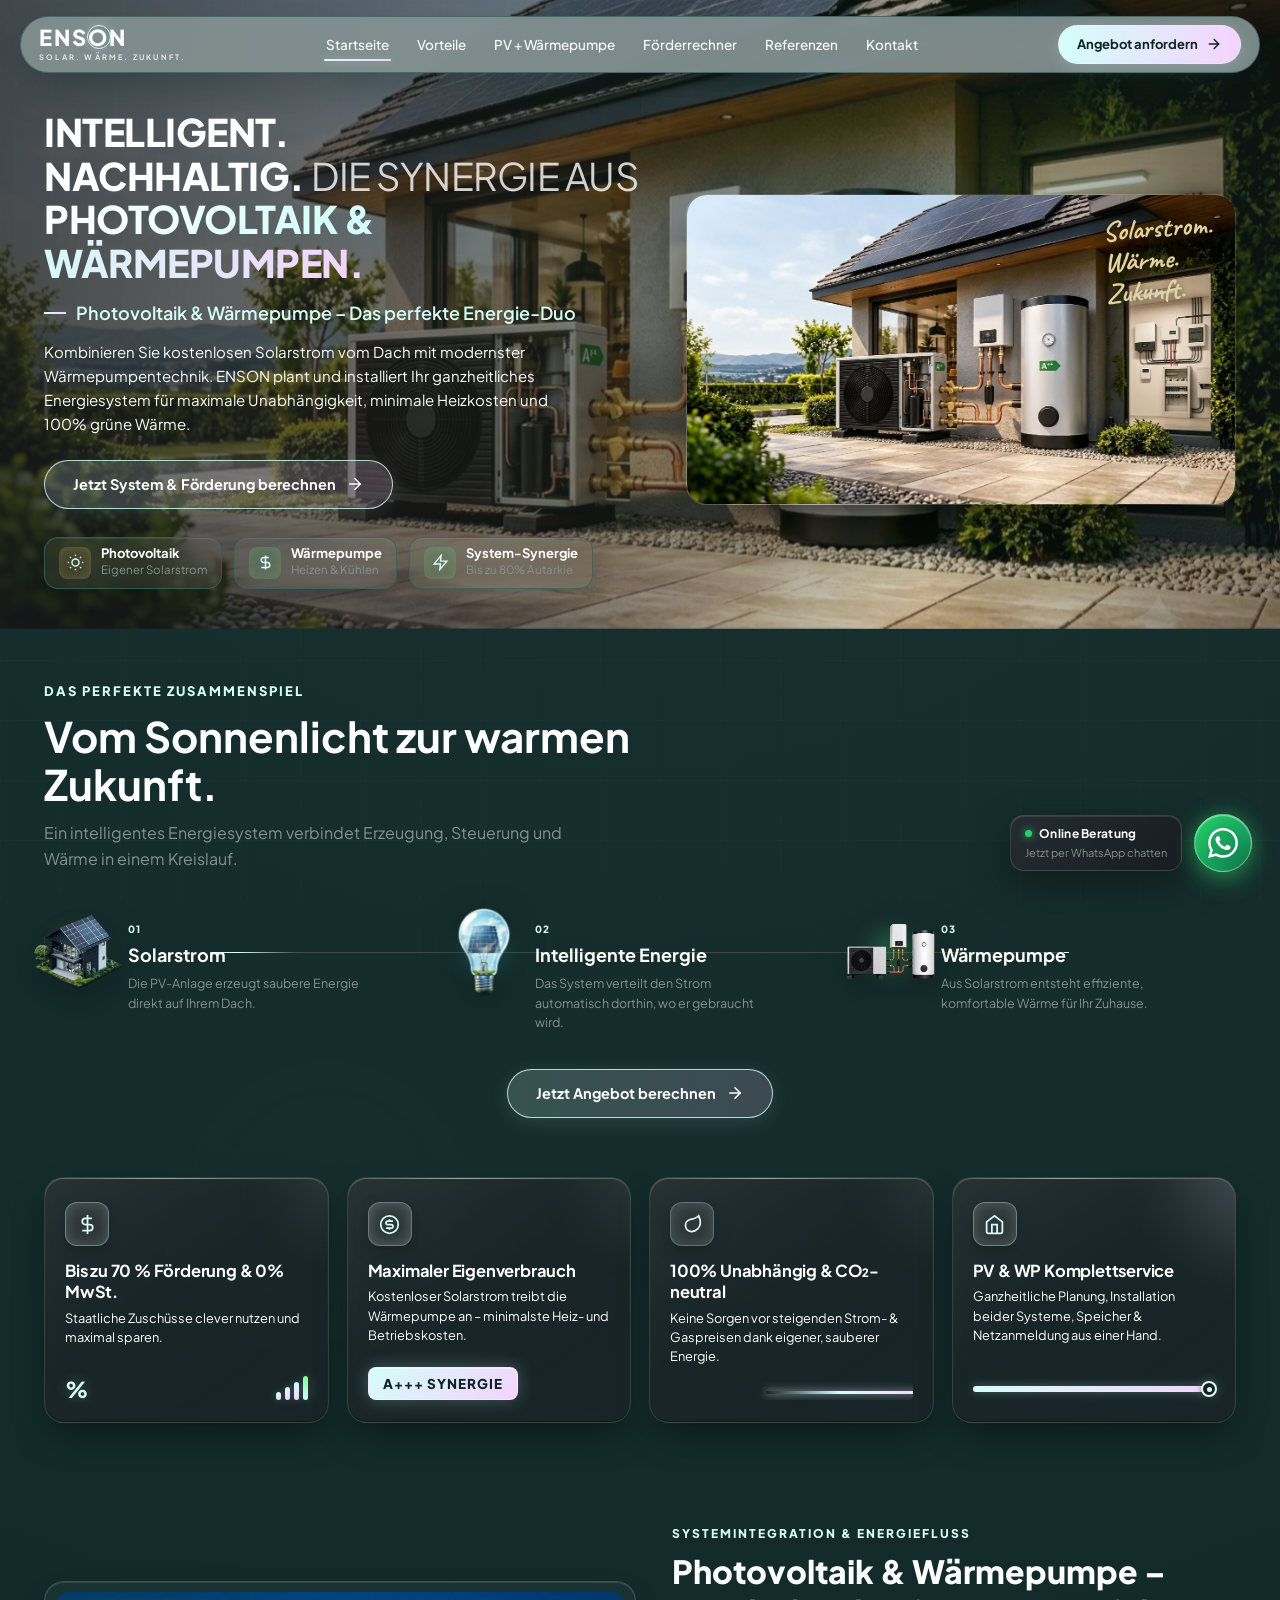
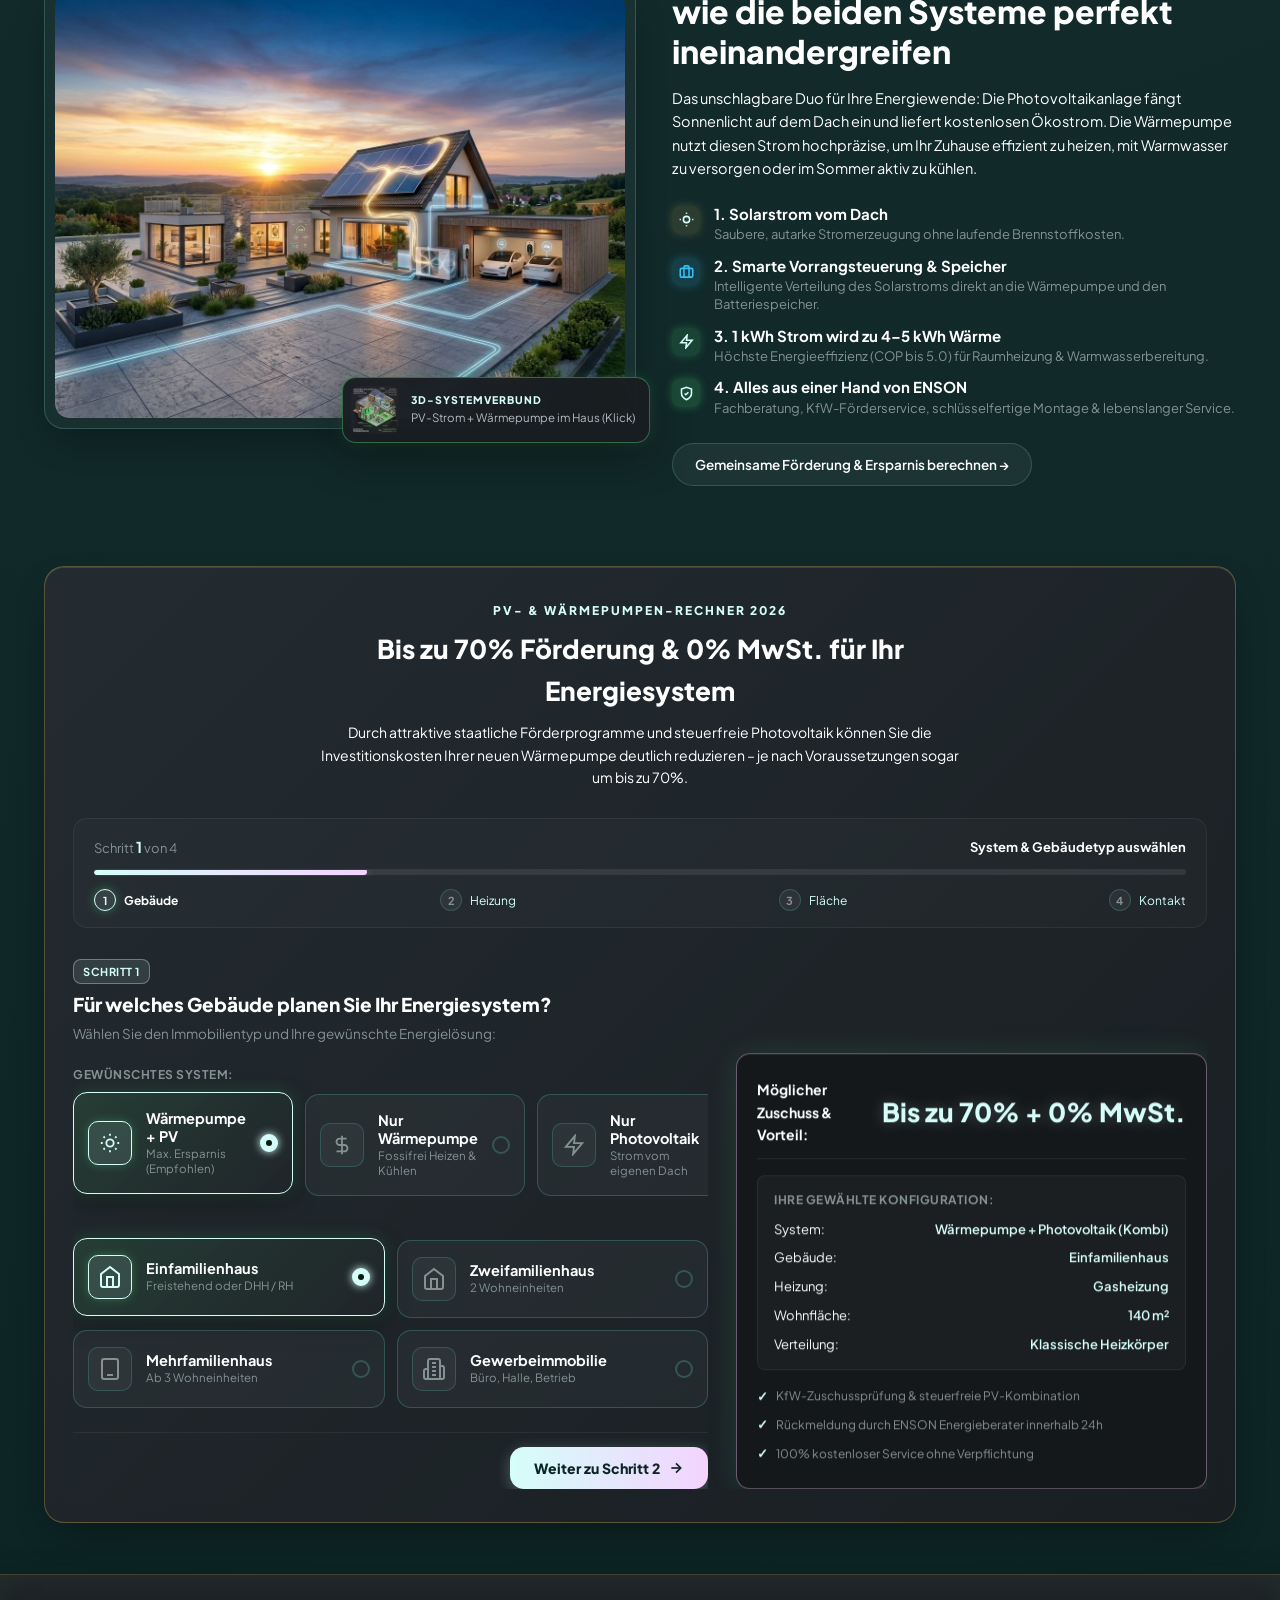
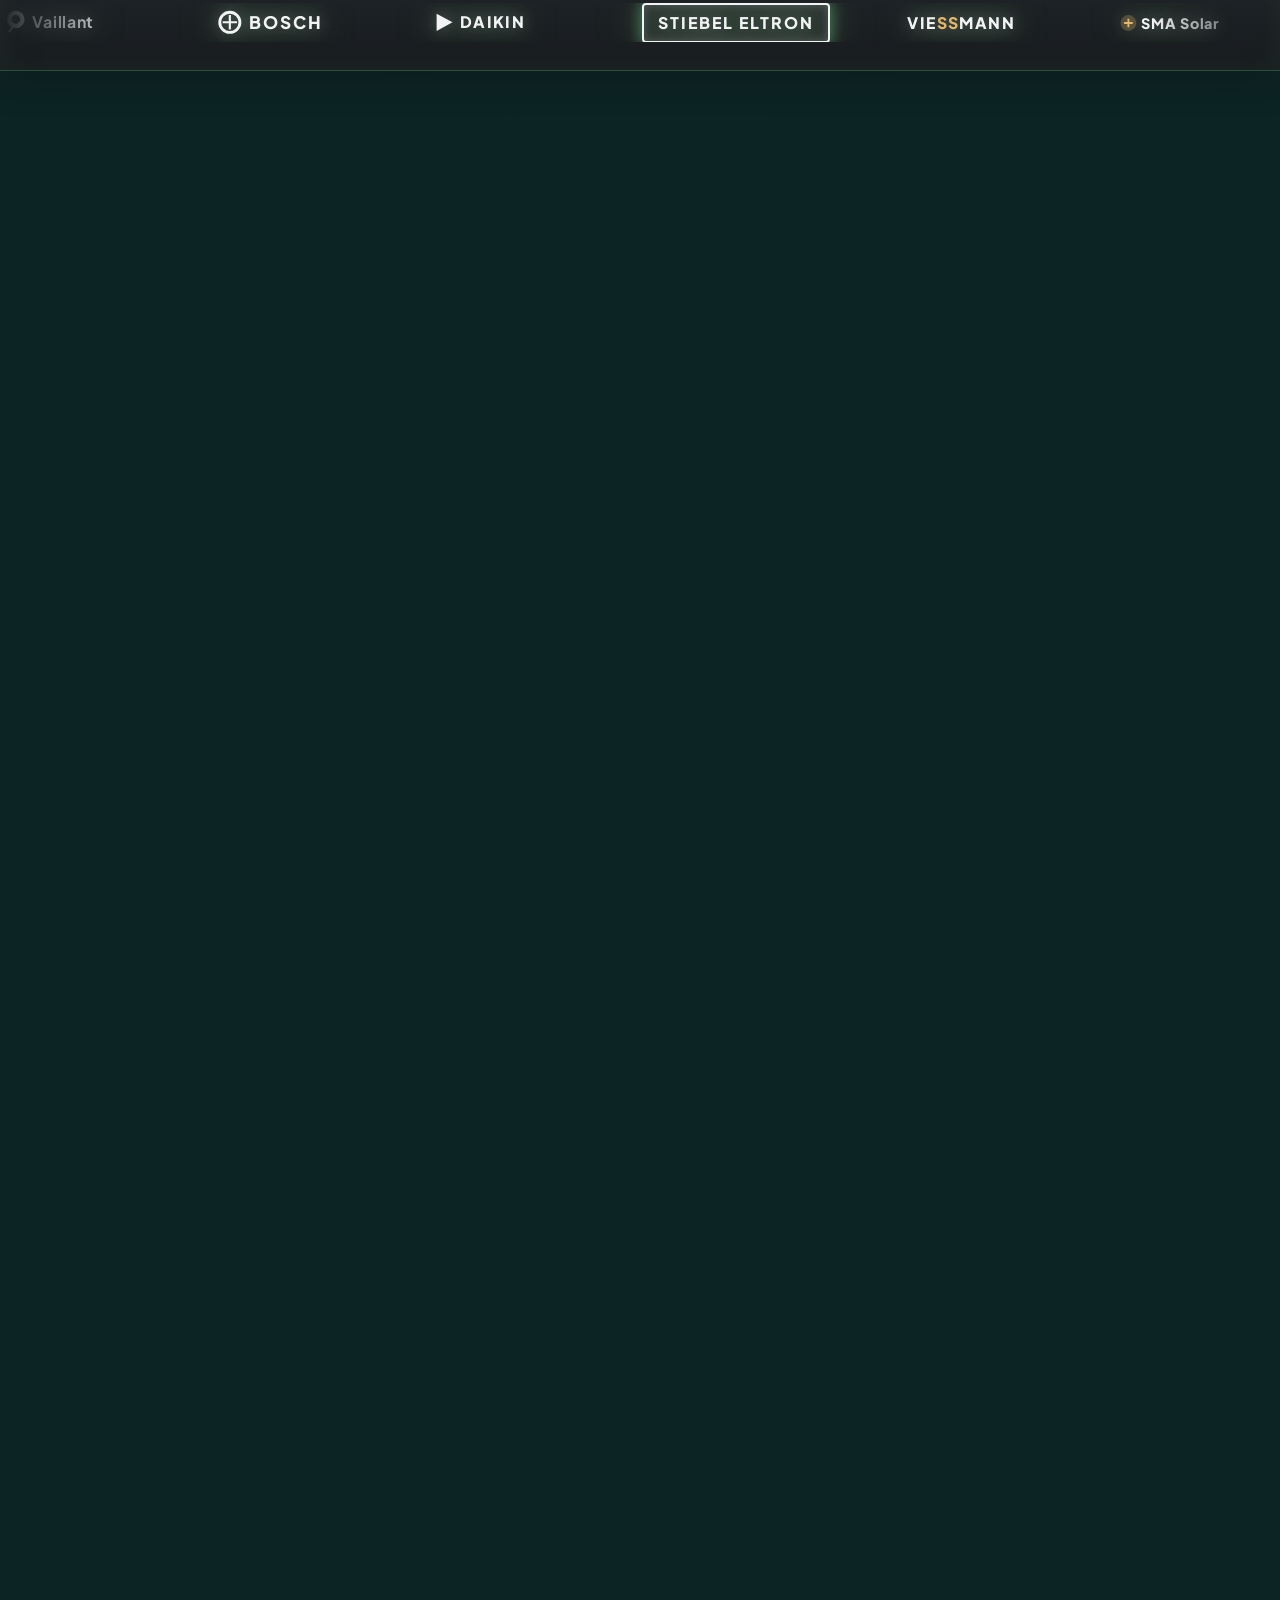
==== index.html @ 2cd6c43b "Initial commit" ====
<!DOCTYPE html>
<html lang="de">

<head>
  <meta charset="UTF-8">
  <meta name="viewport" content="width=device-width, initial-scale=1.0, maximum-scale=5.0">
  <title>ENSON | Photovoltaikanlagen & Wärmepumpen – Das smarte Energiesystem</title>
  <meta name="description"
    content="ENSON - Ihr Experte für Photovoltaikanlagen & moderne Wärmepumpen in Deutschland. Bis zu 70% KfW-Förderung, 0% MwSt., maximale Autarkie durch solaren Heizstrom und Komplettservice aus einer Hand.">
  <meta name="referrer" content="strict-origin-when-cross-origin">

  <!-- Google Fonts: Plus Jakarta Sans & Caveat -->
  <link rel="preconnect" href="https://fonts.googleapis.com">
  <link rel="preconnect" href="https://fonts.gstatic.com" crossorigin>
  <link
    href="https://fonts.googleapis.com/css2?family=Caveat:wght@600;700&family=Plus+Jakarta+Sans:ital,wght@0,300;0,400;0,500;0,600;0,700;0,800;1,400&display=swap"
    rel="stylesheet">

  <link rel="stylesheet" href="style.css">
</head>

<body>

  <!-- Background Ambient Glows & Grid Layer -->
  <div class="ambient-glow glow-top-left"></div>
  <div class="ambient-glow glow-hero-right"></div>
  <div class="ambient-glow glow-center-accent"></div>
  <div class="ambient-glow glow-bottom-right"></div>
  <div class="tech-grid-bg"></div>

  <!-- FLOATING GLASS NAVBAR -->
  <header class="navbar-wrapper">
    <nav class="navbar glass-card">
      <a href="#hero" class="brand-logo" aria-label="ENSON Homepage">
        <div class="logo-mark">
          <span class="brand-name">ENS<span class="brand-o">O</span>N</span>
          <span class="brand-sub">SOLAR. WÄRME. ZUKUNFT.</span>
        </div>
      </a>

      <div class="nav-menu" id="navMenu">
        <a href="#hero" class="nav-link active">Startseite</a>
        <a href="#benefits" class="nav-link">Vorteile</a>
        <a href="#solutions" class="nav-link">PV + Wärmepumpe</a>
        <a href="#calculator" class="nav-link">Förderrechner</a>
        <a href="#projects" class="nav-link">Referenzen</a>
        <a href="#contact" class="nav-link">Kontakt</a>
      </div>

      <div class="nav-actions">
        <a href="#calculator" class="btn-quote">
          <span>Angebot anfordern</span>
          <svg class="btn-arrow" width="16" height="16" viewBox="0 0 24 24" fill="none" stroke="currentColor"
            stroke-width="2" stroke-linecap="round" stroke-linejoin="round">
            <line x1="5" y1="12" x2="19" y2="12"></line>
            <polyline points="12 5 19 12 12 19"></polyline>
          </svg>
        </a>
        <button class="mobile-toggle" id="mobileToggle" aria-label="Menü öffnen" aria-controls="navMenu" aria-expanded="false">
          <span></span>
          <span></span>
          <span></span>
        </button>
      </div>
    </nav>
  </header>

  <!-- HERO SECTION -->
  <section class="hero-section" id="hero">
    <!-- HERO IMAGE BACKGROUND -->
    <div class="hero-video-bg-container" aria-hidden="true">
      <img class="hero-bg-image" src="assets/images/hero.webp" alt="" width="1264" height="843" fetchpriority="high" decoding="async">
      <div class="hero-video-overlay"></div>
    </div>

    <div class="container">
      <div class="hero-container">

        <!-- HERO LEFT CONTENT -->
        <div class="hero-left">
          <h1 class="hero-headline">
            INTELLIGENT.<br>
            NACHHALTIG. <span class="hero-hl-sub">DIE SYNERGIE AUS</span><br>
            <span class="gradient-text">PHOTOVOLTAIK & WÄRMEPUMPEN.</span>
          </h1>

          <div class="hero-subline-gold">
            Photovoltaik & Wärmepumpe – Das perfekte Energie-Duo
          </div>

          <p class="hero-description">
            Kombinieren Sie kostenlosen Solarstrom vom Dach mit modernster Wärmepumpentechnik. ENSON plant und installiert Ihr ganzheitliches Energiesystem für maximale Unabhängigkeit, minimale Heizkosten und 100% grüne Wärme.
          </p>

          <div class="hero-cta-group">
            <a href="#calculator" class="btn-hero-glass">
              <span>Jetzt System & Förderung berechnen</span>
              <svg width="18" height="18" viewBox="0 0 24 24" fill="none" stroke="currentColor" stroke-width="2"
                stroke-linecap="round" stroke-linejoin="round">
                <line x1="5" y1="12" x2="19" y2="12"></line>
                <polyline points="12 5 19 12 12 19"></polyline>
              </svg>
            </a>
          </div>

          <!-- 3 COMPACT BENEFIT BADGES -->
          <div class="hero-benefit-pills">
            <div class="benefit-pill glass-card" title="Kostenloser Strom vom Dach">
              <div class="pill-icon neon-solar">
                <svg viewBox="0 0 24 24" fill="none" stroke="currentColor" stroke-width="2">
                  <circle cx="12" cy="12" r="5"></circle>
                  <line x1="12" y1="1" x2="12" y2="3"></line>
                  <line x1="12" y1="21" x2="12" y2="23"></line>
                  <line x1="4.22" y1="4.22" x2="5.64" y2="5.64"></line>
                  <line x1="18.36" y1="18.36" x2="19.78" y2="19.78"></line>
                  <line x1="1" y1="12" x2="3" y2="12"></line>
                  <line x1="21" y1="12" x2="23" y2="12"></line>
                  <line x1="4.22" y1="19.78" x2="5.64" y2="18.36"></line>
                  <line x1="18.36" y1="5.64" x2="19.78" y2="4.22"></line>
                </svg>
              </div>
              <div class="pill-text">
                <span class="pill-title">Photovoltaik</span>
                <span class="pill-sub">Eigener Solarstrom</span>
              </div>
            </div>

            <div class="benefit-pill glass-card" title="Hocheffizientes Heizen & Kühlen">
              <div class="pill-icon neon-protect">
                <svg viewBox="0 0 24 24" fill="none" stroke="currentColor" stroke-width="2">
                  <path d="M12 2v20M17 5H9.5a3.5 3.5 0 0 0 0 7h5a3.5 3.5 0 0 1 0 7H6" />
                </svg>
              </div>
              <div class="pill-text">
                <span class="pill-title">Wärmepumpe</span>
                <span class="pill-sub">Heizen & Kühlen</span>
              </div>
            </div>

            <div class="benefit-pill glass-card" title="Bis zu 80% Unabhängigkeit">
              <div class="pill-icon neon-shield">
                <svg viewBox="0 0 24 24" fill="none" stroke="currentColor" stroke-width="2">
                  <path d="M13 2L3 14h9l-1 8 10-12h-9l1-8z" />
                </svg>
              </div>
              <div class="pill-text">
                <span class="pill-title">System-Synergie</span>
                <span class="pill-sub">Bis zu 80% Autarkie</span>
              </div>
            </div>
          </div>

        </div>

        <!-- HERO RIGHT VISUAL -->
        <div class="hero-right">
          <div class="hero-image-wrapper">
            <video class="hero-main-video" autoplay muted loop playsinline webkit-playsinline preload="none"
              poster="assets/images/hero.webp" aria-label="Modernes Gebäude mit ENSON Photovoltaikanlage und Wärmepumpe">
              <source data-src="hero-house.webm" type="video/webm">
            </video>

            <!-- Handwritten Script Badge in Gold -->
            <div class="hero-handwritten-tag">
              <span>Solarstrom.<br>Wärme.<br>Zukunft.</span>
            </div>

          </div>
        </div>

      </div>
    </div>
  </section>

  <!-- ENERGY SYNERGY FLOW -->
  <section class="energy-synergy-section" aria-labelledby="energy-synergy-title">
    <div class="container">
      <div class="energy-synergy-heading">
        <span class="section-kicker">Das perfekte Zusammenspiel</span>
        <h2 id="energy-synergy-title">Vom Sonnenlicht zur warmen Zukunft.</h2>
        <p>Ein intelligentes Energiesystem verbindet Erzeugung, Steuerung und Wärme in einem Kreislauf.</p>
      </div>

      <div class="energy-flow-track">
        <div class="energy-flow-line" aria-hidden="true"><span></span></div>

        <article class="energy-step energy-step-solar">
          <div class="energy-step-icon energy-step-image-wrap">
            <div class="energy-wave-halo" aria-hidden="true"></div>
            <span class="energy-wave-ring ring-1" aria-hidden="true"></span>
            <span class="energy-wave-ring ring-2" aria-hidden="true"></span>
            <span class="energy-wave-ring ring-3" aria-hidden="true"></span>
            <img src="IMG_2026%202.webp" alt="Solarstrom" width="628" height="537" loading="lazy" decoding="async">
          </div>
          <div>
            <span class="energy-step-number">01</span>
            <h3>Solarstrom</h3>
            <p>Die PV-Anlage erzeugt saubere Energie direkt auf Ihrem Dach.</p>
          </div>
        </article>

        <article class="energy-step energy-step-control">
          <div class="energy-step-icon energy-step-image-wrap">
            <div class="energy-wave-halo" aria-hidden="true"></div>
            <span class="energy-wave-ring ring-1" aria-hidden="true"></span>
            <span class="energy-wave-ring ring-2" aria-hidden="true"></span>
            <span class="energy-wave-ring ring-3" aria-hidden="true"></span>
            <img src="IMG_2026%203.webp" alt="Intelligente Energie" width="461" height="778" loading="lazy" decoding="async">
          </div>
          <div>
            <span class="energy-step-number">02</span>
            <h3>Intelligente Energie</h3>
            <p>Das System verteilt den Strom automatisch dorthin, wo er gebraucht wird.</p>
          </div>
        </article>

        <article class="energy-step energy-step-heat">
          <div class="energy-step-icon energy-step-image-wrap">
            <div class="energy-wave-halo" aria-hidden="true"></div>
            <span class="energy-wave-ring ring-1" aria-hidden="true"></span>
            <span class="energy-wave-ring ring-2" aria-hidden="true"></span>
            <span class="energy-wave-ring ring-3" aria-hidden="true"></span>
            <img src="file_0.webp" alt="Wärmepumpe" width="1352" height="912" loading="lazy" decoding="async">
          </div>
          <div>
            <span class="energy-step-number">03</span>
            <h3>Wärmepumpe</h3>
            <p>Aus Solarstrom entsteht effiziente, komfortable Wärme für Ihr Zuhause.</p>
          </div>
        </article>
      </div>

      <div class="energy-synergy-cta">
        <a href="#calculator" class="btn-hero-glass">
          <span>Jetzt Angebot berechnen</span>
          <svg width="18" height="18" viewBox="0 0 24 24" fill="none" stroke="currentColor" stroke-width="2"
            stroke-linecap="round" stroke-linejoin="round">
            <line x1="5" y1="12" x2="19" y2="12"></line>
            <polyline points="12 5 19 12 12 19"></polyline>
          </svg>
        </a>
      </div>
    </div>
  </section>

  <!-- 4 FLOATING BENEFIT CARDS -->
  <section class="benefits-section" id="benefits">
    <div class="container">
      <div class="benefit-cards-grid">

        <!-- CARD 1: FÖRDERUNG -->
        <div class="benefit-card glass-card">
          <div class="card-icon-wrap">
            <div class="neon-icon gold-glow">
              <svg viewBox="0 0 24 24" fill="none" stroke="currentColor" stroke-width="2">
                <line x1="12" y1="1" x2="12" y2="23"></line>
                <path d="M17 5H9.5a3.5 3.5 0 0 0 0 7h5a3.5 3.5 0 0 1 0 7H6"></path>
              </svg>
            </div>
          </div>
          <h3 class="card-title">Bis zu 70 % Förderung & 0% MwSt.</h3>
          <p class="card-desc">Staatliche Zuschüsse clever nutzen und maximal sparen.</p>

          <div class="card-visual-element subsidy-element">
            <div class="percent-badge-gold">%</div>
            <div class="mini-bar-chart" title="Volle Förderstufe">
              <span class="bar b1 active"></span>
              <span class="bar b2 active"></span>
              <span class="bar b3 active"></span>
              <span class="bar b4 active"></span>
            </div>
          </div>
        </div>

        <!-- CARD 2: BETRIEBSKOSTEN & EIGENVERBRAUCH -->
        <div class="benefit-card glass-card">
          <div class="card-icon-wrap">
            <div class="neon-icon green-glow">
              <svg viewBox="0 0 24 24" fill="none" stroke="currentColor" stroke-width="2">
                <circle cx="12" cy="12" r="10"></circle>
                <path d="M16 8h-6a2 2 0 1 0 0 4h4a2 2 0 1 1 0 4H8"></path>
                <line x1="12" y1="6" x2="12" y2="8"></line>
                <line x1="12" y1="16" x2="12" y2="18"></line>
              </svg>
            </div>
          </div>
          <h3 class="card-title">Maximaler Eigenverbrauch</h3>
          <p class="card-desc">Kostenloser Solarstrom treibt die Wärmepumpe an – minimalste Heiz- und Betriebskosten.</p>

          <div class="card-visual-element">
            <div class="efficiency-badge-green">
              <span>A+++ SYNERGIE</span>
            </div>
          </div>
        </div>

        <!-- CARD 3: CO2 REDUKTION & AUTARKIE -->
        <div class="benefit-card glass-card">
          <div class="card-icon-wrap">
            <div class="neon-icon wave-glow">
              <svg viewBox="0 0 24 24" fill="none" stroke="currentColor" stroke-width="2">
                <path d="M11 20A7 7 0 0 1 9.8 6.1C15.5 5 17 4.48 19 2c1 2 2 4.18 2 8 0 5.5-4.78 10-10 10Z"></path>
              </svg>
            </div>
          </div>
          <h3 class="card-title">100% Unabhängig & CO₂-neutral</h3>
          <p class="card-desc">Keine Sorgen vor steigenden Strom- & Gaspreisen dank eigener, sauberer Energie.</p>

          <div class="card-visual-element wave-container">
            <div class="energy-glow-wave"></div>
          </div>
        </div>

        <!-- CARD 4: KOMPLETTSERVICE -->
        <div class="benefit-card glass-card">
          <div class="card-icon-wrap">
            <div class="neon-icon house-glow">
              <svg viewBox="0 0 24 24" fill="none" stroke="currentColor" stroke-width="2">
                <path d="m3 9 9-7 9 7v11a2 2 0 0 1-2 2H5a2 2 0 0 1-2-2z"></path>
                <polyline points="9 22 9 12 15 12 15 22"></polyline>
              </svg>
            </div>
          </div>
          <h3 class="card-title">PV & WP Komplettservice</h3>
          <p class="card-desc">Ganzheitliche Planung, Installation beider Systeme, Speicher & Netzanmeldung aus einer Hand.</p>

          <div class="card-visual-element service-element">
            <div class="progress-bar-slider">
              <div class="slider-fill"></div>
              <div class="slider-thumb-ring">
                <span class="slider-thumb-center"></span>
              </div>
            </div>
          </div>
        </div>

      </div>
    </div>
  </section>

  <!-- PRODUCT & SOLUTIONS SECTION ("MODERNE ENERGIETECHNIK: DAS PERFEKTE DUO") -->
  <section class="solutions-section" id="solutions">
    <div class="container">
      <div class="solutions-grid">

        <!-- LEFT: INDOOR INSTALLATION & 3D CUTAWAY VISUAL -->
        <div class="solutions-left">
          <div class="indoor-visual-card glass-card">
            <div class="image-frame-indoor">
              <img src="assets/images/indoor-room.webp" alt="Fachgerechte PV & Wärmepumpen Inneninstallation"
                class="indoor-main-img" loading="lazy" decoding="async">
            </div>

            <!-- Floating 3D House Cutaway Badge -->
            <div class="cutaway-floating-badge glass-card" id="cutawayTrigger">
              <img src="assets/images/house-3d-model.webp" alt="3D-Visualisierung von Heizung und Solarenergie" class="cutaway-thumb" width="1024" height="1024" loading="lazy" decoding="async">
              <div class="cutaway-info">
                <span class="badge-tag">3D-SYSTEMVERBUND</span>
                <span class="badge-sub">PV-Strom + Wärmepumpe im Haus (Klick)</span>
              </div>
            </div>
          </div>
        </div>

        <!-- RIGHT: HEADING & BULLET FEATURES -->
        <div class="solutions-right">
          <span class="section-eyebrow-gold">SYSTEMINTEGRATION & ENERGIEFLUSS</span>
          <h2 class="section-heading">
            Photovoltaik & Wärmepumpe –<br>
            wie die beiden Systeme perfekt ineinandergreifen
          </h2>

          <p class="solutions-lead-text">
            Das unschlagbare Duo für Ihre Energiewende: Die Photovoltaikanlage fängt Sonnenlicht auf dem Dach ein und liefert kostenlosen Ökostrom. Die Wärmepumpe nutzt diesen Strom hochpräzise, um Ihr Zuhause effizient zu heizen, mit Warmwasser zu versorgen oder im Sommer aktiv zu kühlen.
          </p>

          <div class="service-features-list">
            <div class="feature-item">
              <div class="feature-icon-bolt gold-glow-icon">
                <svg viewBox="0 0 24 24" fill="none" stroke="currentColor" stroke-width="2.5">
                  <circle cx="12" cy="12" r="5"></circle>
                  <line x1="12" y1="1" x2="12" y2="3"></line>
                  <line x1="12" y1="21" x2="12" y2="23"></line>
                  <line x1="1" y1="12" x2="3" y2="12"></line>
                  <line x1="21" y1="12" x2="23" y2="12"></line>
                </svg>
              </div>
              <div class="feature-text-block">
                <span class="feature-label">1. Solarstrom vom Dach</span>
                <span class="feature-desc">Saubere, autarke Stromerzeugung ohne laufende Brennstoffkosten.</span>
              </div>
            </div>

            <div class="feature-item">
              <div class="feature-icon-bolt blue-glow-icon">
                <svg viewBox="0 0 24 24" fill="none" stroke="currentColor" stroke-width="2.5">
                  <rect x="2" y="7" width="20" height="14" rx="2" ry="2"></rect>
                  <path d="M16 21V5a2 2 0 0 0-2-2h-4a2 2 0 0 0-2 2v16"></path>
                </svg>
              </div>
              <div class="feature-text-block">
                <span class="feature-label">2. Smarte Vorrangsteuerung & Speicher</span>
                <span class="feature-desc">Intelligente Verteilung des Solarstroms direkt an die Wärmepumpe und den Batteriespeicher.</span>
              </div>
            </div>

            <div class="feature-item">
              <div class="feature-icon-bolt">
                <svg viewBox="0 0 24 24" fill="none" stroke="currentColor" stroke-width="2.5">
                  <polygon points="13 2 3 14 12 14 11 22 21 10 12 10 13 2"></polygon>
                </svg>
              </div>
              <div class="feature-text-block">
                <span class="feature-label">3. 1 kWh Strom wird zu 4–5 kWh Wärme</span>
                <span class="feature-desc">Höchste Energieeffizienz (COP bis 5.0) für Raumheizung & Warmwasserbereitung.</span>
              </div>
            </div>

            <div class="feature-item">
              <div class="feature-icon-bolt green-glow-icon">
                <svg viewBox="0 0 24 24" fill="none" stroke="currentColor" stroke-width="2.5">
                  <path d="M12 22s8-4 8-10V5l-8-3-8 3v7c0 6 8 10 8 10z"></path>
                  <polyline points="9 12 11 14 15 10"></polyline>
                </svg>
              </div>
              <div class="feature-text-block">
                <span class="feature-label">4. Alles aus einer Hand von ENSON</span>
                <span class="feature-desc">Fachberatung, KfW-Förderservice, schlüsselfertige Montage & lebenslanger Service.</span>
              </div>
            </div>
          </div>

          <div class="solutions-cta-box">
            <a href="#calculator" class="btn-secondary-glass">
              <span>Gemeinsame Förderung & Ersparnis berechnen →</span>
            </a>
          </div>

        </div>

      </div>
    </div>
  </section>

  <!-- INTERACTIVE SUBSIDY CALCULATOR & MULTI-STEP INQUIRY (FÖRDERUNGSRECHNER 2026) -->
  <section class="calculator-section" id="calculator">
    <div class="container">
      <div class="calc-card glass-card">

        <!-- Header -->
        <div class="calc-header">
          <span class="section-eyebrow-gold">PV- & Wärmepumpen-Rechner 2026</span>
          <h2 class="calc-title">Bis zu 70% Förderung & 0% MwSt. für Ihr Energiesystem</h2>
          <p class="calc-desc">Durch attraktive staatliche Förderprogramme und steuerfreie Photovoltaik können Sie die Investitionskosten Ihrer neuen Wärmepumpe deutlich reduzieren – je nach Voraussetzungen sogar um bis zu 70%.</p>
        </div>

        <!-- Wizard Progress Bar -->
        <div class="calc-wizard-progress">
          <div class="wizard-progress-header">
            <span class="wizard-step-counter">Schritt <strong id="currentStepNum">1</strong> von 4</span>
            <span class="wizard-step-hint" id="stepTitleHint">Gebäudetyp auswählen</span>
          </div>
          <div class="wizard-progress-track">
            <div class="wizard-progress-fill" id="wizardProgressFill" style="width: 25%;"></div>
          </div>
          <div class="wizard-steps-indicators">
            <div class="step-dot-item active" data-step-target="1">
              <span class="step-dot-num">1</span>
              <span class="step-dot-label">Gebäude</span>
            </div>
            <div class="step-dot-item" data-step-target="2">
              <span class="step-dot-num">2</span>
              <span class="step-dot-label">Heizung</span>
            </div>
            <div class="step-dot-item" data-step-target="3">
              <span class="step-dot-num">3</span>
              <span class="step-dot-label">Fläche</span>
            </div>
            <div class="step-dot-item" data-step-target="4">
              <span class="step-dot-num">4</span>
              <span class="step-dot-label">Kontakt</span>
            </div>
          </div>
        </div>

        <form class="calc-interactive-grid" id="subsidyInquiryForm" novalidate>
          <div class="calc-inputs">

            <!-- STEP 1: Gebäudeart & Systemwunsch -->
            <div class="calc-step active" data-step="1">
              <div class="calc-step-header">
                <span class="step-tag">Schritt 1</span>
                <h3 class="calc-step-title">Für welches Gebäude planen Sie Ihr Energiesystem?</h3>
                <p class="calc-step-desc">Wählen Sie den Immobilientyp und Ihre gewünschte Energielösung:</p>
              </div>

              <!-- System Preference Selector -->
              <div class="calc-sub-group" style="margin-bottom: 20px;">
                <label class="calc-label-sub">Gewünschtes System:</label>
                <div class="calc-options-grid three-col" id="calcSystemType">
                  <button type="button" class="calc-choice-card active" data-val="Wärmepumpe + Photovoltaik (Kombi)">
                    <div class="choice-icon gold-glow">
                      <svg width="22" height="22" viewBox="0 0 24 24" fill="none" stroke="currentColor" stroke-width="2">
                        <circle cx="12" cy="12" r="4"></circle>
                        <path d="M12 2v2M12 20v2M4.93 4.93l1.41 1.41M17.66 17.66l1.41 1.41M2 12h2M20 12h2M6.34 17.66l-1.41 1.41M19.07 4.93l-1.41 1.41"></path>
                      </svg>
                    </div>
                    <div class="choice-info">
                      <span class="choice-title">Wärmepumpe + PV</span>
                      <span class="choice-sub">Max. Ersparnis (Empfohlen)</span>
                    </div>
                    <div class="choice-radio"></div>
                  </button>

                  <button type="button" class="calc-choice-card" data-val="Nur Wärmepumpe">
                    <div class="choice-icon">
                      <svg width="22" height="22" viewBox="0 0 24 24" fill="none" stroke="currentColor" stroke-width="2">
                        <path d="M12 2v20M17 5H9.5a3.5 3.5 0 0 0 0 7h5a3.5 3.5 0 0 1 0 7H6"></path>
                      </svg>
                    </div>
                    <div class="choice-info">
                      <span class="choice-title">Nur Wärmepumpe</span>
                      <span class="choice-sub">Fossifrei Heizen & Kühlen</span>
                    </div>
                    <div class="choice-radio"></div>
                  </button>

                  <button type="button" class="calc-choice-card" data-val="Nur Photovoltaikanlage">
                    <div class="choice-icon">
                      <svg width="22" height="22" viewBox="0 0 24 24" fill="none" stroke="currentColor" stroke-width="2">
                        <polygon points="13 2 3 14 12 14 11 22 21 10 12 10 13 2"></polygon>
                      </svg>
                    </div>
                    <div class="choice-info">
                      <span class="choice-title">Nur Photovoltaik</span>
                      <span class="choice-sub">Strom vom eigenen Dach</span>
                    </div>
                    <div class="choice-radio"></div>
                  </button>
                </div>
              </div>

              <div class="calc-options-grid" id="calcBuildingType">
                <button type="button" class="calc-choice-card active" data-val="Einfamilienhaus">
                  <div class="choice-icon">
                    <svg width="24" height="24" viewBox="0 0 24 24" fill="none" stroke="currentColor" stroke-width="2">
                      <path d="m3 9 9-7 9 7v11a2 2 0 0 1-2 2H5a2 2 0 0 1-2-2z"></path>
                      <polyline points="9 22 9 12 15 12 15 22"></polyline>
                    </svg>
                  </div>
                  <div class="choice-info">
                    <span class="choice-title">Einfamilienhaus</span>
                    <span class="choice-sub">Freistehend oder DHH / RH</span>
                  </div>
                  <div class="choice-radio"></div>
                </button>

                <button type="button" class="calc-choice-card" data-val="Zweifamilienhaus">
                  <div class="choice-icon">
                    <svg width="24" height="24" viewBox="0 0 24 24" fill="none" stroke="currentColor" stroke-width="2">
                      <path d="M3 9l9-7 9 7v11a2 2 0 0 1-2 2H5a2 2 0 0 1-2-2z"></path>
                      <path d="M9 22V12h6v10"></path>
                      <path d="M9 12h6"></path>
                    </svg>
                  </div>
                  <div class="choice-info">
                    <span class="choice-title">Zweifamilienhaus</span>
                    <span class="choice-sub">2 Wohneinheiten</span>
                  </div>
                  <div class="choice-radio"></div>
                </button>

                <button type="button" class="calc-choice-card" data-val="Mehrfamilienhaus">
                  <div class="choice-icon">
                    <svg width="24" height="24" viewBox="0 0 24 24" fill="none" stroke="currentColor" stroke-width="2">
                      <rect x="4" y="2" width="16" height="20" rx="2" ry="2"></rect>
                      <line x1="9" y1="6" x2="9" y2="6.01"></line>
                      <line x1="15" y1="6" x2="15" y2="6.01"></line>
                      <line x1="9" y1="10" x2="9" y2="10.01"></line>
                      <line x1="15" y1="10" x2="15" y2="10.01"></line>
                      <line x1="9" y1="14" x2="9" y2="14.01"></line>
                      <line x1="15" y1="14" x2="15" y2="14.01"></line>
                      <line x1="9" y1="18" x2="15" y2="18"></line>
                    </svg>
                  </div>
                  <div class="choice-info">
                    <span class="choice-title">Mehrfamilienhaus</span>
                    <span class="choice-sub">Ab 3 Wohneinheiten</span>
                  </div>
                  <div class="choice-radio"></div>
                </button>

                <button type="button" class="calc-choice-card" data-val="Gewerbeimmobilie">
                  <div class="choice-icon">
                    <svg width="24" height="24" viewBox="0 0 24 24" fill="none" stroke="currentColor" stroke-width="2">
                      <path d="M6 22V4a2 2 0 0 1 2-2h8a2 2 0 0 1 2 2v18Z"></path>
                      <path d="M6 12H4a2 2 0 0 0-2 2v6a2 2 0 0 0 2 2h2"></path>
                      <path d="M18 9h2a2 2 0 0 1 2 2v9a2 2 0 0 1-2 2h-2"></path>
                      <path d="M10 6h4"></path>
                      <path d="M10 10h4"></path>
                      <path d="M10 14h4"></path>
                      <path d="M10 18h4"></path>
                    </svg>
                  </div>
                  <div class="choice-info">
                    <span class="choice-title">Gewerbeimmobilie</span>
                    <span class="choice-sub">Büro, Halle, Betrieb</span>
                  </div>
                  <div class="choice-radio"></div>
                </button>
              </div>

              <div class="wizard-nav-buttons single-next">
                <button type="button" class="wizard-btn-next" data-next-step="2">
                  <span>Weiter zu Schritt 2</span>
                  <svg width="16" height="16" viewBox="0 0 24 24" fill="none" stroke="currentColor" stroke-width="2.5">
                    <line x1="5" y1="12" x2="19" y2="12"></line>
                    <polyline points="12 5 19 12 12 19"></polyline>
                  </svg>
                </button>
              </div>
            </div>

            <!-- STEP 2: Aktuelle Heizung -->
            <div class="calc-step" data-step="2">
              <div class="calc-step-header">
                <span class="step-tag">Schritt 2</span>
                <h3 class="calc-step-title">Womit heizen Sie aktuell?</h3>
                <p class="calc-step-desc">Wählen Sie Ihr bestehendes Heizsystem:</p>
              </div>

              <div class="calc-options-grid" id="calcCurrentHeating">
                <button type="button" class="calc-choice-card active" data-val="Gasheizung">
                  <div class="choice-icon">
                    <svg width="24" height="24" viewBox="0 0 24 24" fill="none" stroke="currentColor" stroke-width="2">
                      <path
                        d="M8.5 14.5A2.5 2.5 0 0 0 11 12c0-1.38-.5-2-1-3-1.072-2.143-.224-4.054 2-6 .5 2.5 2 4.9 4 6.5 2 1.6 3 3.5 3 5.5a7 7 0 1 1-14 0c0-1.153.433-2.294 1-3a2.5 2.5 0 0 0 2.5 2.5z">
                      </path>
                    </svg>
                  </div>
                  <div class="choice-info">
                    <span class="choice-title">Gasheizung</span>
                    <span class="choice-sub">Erdgas / Flüssiggas</span>
                  </div>
                  <div class="choice-radio"></div>
                </button>

                <button type="button" class="calc-choice-card" data-val="Ölheizung">
                  <div class="choice-icon">
                    <svg width="24" height="24" viewBox="0 0 24 24" fill="none" stroke="currentColor" stroke-width="2">
                      <path d="M12 2.69l5.66 5.66a8 8 0 1 1-11.31 0z"></path>
                    </svg>
                  </div>
                  <div class="choice-info">
                    <span class="choice-title">Ölheizung</span>
                    <span class="choice-sub">Heizölkessel</span>
                  </div>
                  <div class="choice-radio"></div>
                </button>

                <button type="button" class="calc-choice-card" data-val="Strom / Nachtspeicher">
                  <div class="choice-icon">
                    <svg width="24" height="24" viewBox="0 0 24 24" fill="none" stroke="currentColor" stroke-width="2">
                      <polygon points="13 2 3 14 12 14 11 22 21 10 12 10 13 2"></polygon>
                    </svg>
                  </div>
                  <div class="choice-info">
                    <span class="choice-title">Strom / Nachtspeicher</span>
                    <span class="choice-sub">Elektroheizung</span>
                  </div>
                  <div class="choice-radio"></div>
                </button>

                <button type="button" class="calc-choice-card" data-val="Pellet / Sonstige">
                  <div class="choice-icon">
                    <svg width="24" height="24" viewBox="0 0 24 24" fill="none" stroke="currentColor" stroke-width="2">
                      <path d="M12 2v8"></path>
                      <path d="m4.93 10.93 1.41 1.41"></path>
                      <path d="M2 18h2"></path>
                      <path d="M20 18h2"></path>
                      <path d="m19.07 10.93-1.41 1.41"></path>
                      <path d="M22 22H2"></path>
                      <path d="m8 22 4-10 4 10"></path>
                    </svg>
                  </div>
                  <div class="choice-info">
                    <span class="choice-title">Pellet / Sonstige</span>
                    <span class="choice-sub">Holz, Kohle oder Fernwärme</span>
                  </div>
                  <div class="choice-radio"></div>
                </button>
              </div>

              <div class="wizard-nav-buttons">
                <button type="button" class="wizard-btn-prev" data-prev-step="1">
                  <svg width="16" height="16" viewBox="0 0 24 24" fill="none" stroke="currentColor" stroke-width="2.5">
                    <line x1="19" y1="12" x2="5" y2="12"></line>
                    <polyline points="12 19 5 12 12 5"></polyline>
                  </svg>
                  <span>Zurück</span>
                </button>
                <button type="button" class="wizard-btn-next" data-next-step="3">
                  <span>Weiter zu Schritt 3</span>
                  <svg width="16" height="16" viewBox="0 0 24 24" fill="none" stroke="currentColor" stroke-width="2.5">
                    <line x1="5" y1="12" x2="19" y2="12"></line>
                    <polyline points="12 5 19 12 12 19"></polyline>
                  </svg>
                </button>
              </div>
            </div>

            <!-- STEP 3: Wohnfläche & Wärmeverteilung -->
            <div class="calc-step" data-step="3">
              <div class="calc-step-header">
                <span class="step-tag">Schritt 3</span>
                <h3 class="calc-step-title">Wie groß ist Ihre zu beheizende Wohnfläche?</h3>
                <p class="calc-step-desc">Geben Sie die Fläche an und wählen Sie das Wärmeverteilungssystem:</p>
              </div>

              <!-- Slider Container -->
              <div class="range-wrap wizard-range-wrap">
                <div class="range-header-info">
                  <span class="range-sub-label">Wohnfläche (ca.):</span>
                  <strong class="range-val-badge" id="areaDisplay">140 m²</strong>
                </div>
                <input type="range" id="areaRange" min="50" max="400" step="10" value="140">
                <div class="range-display">
                  <span>50 m²</span>
                  <span>200 m²</span>
                  <span>400 m²</span>
                </div>
              </div>

              <!-- Distribution Options -->
              <div class="calc-sub-group">
                <label class="calc-label-sub">Wärmeverteilung im Gebäude:</label>
                <div class="calc-options-grid two-col" id="calcHeatDistribution">
                  <button type="button" class="calc-choice-card active" data-val="Klassische Heizkörper">
                    <div class="choice-icon">
                      <svg width="24" height="24" viewBox="0 0 24 24" fill="none" stroke="currentColor"
                        stroke-width="2">
                        <rect x="3" y="4" width="18" height="16" rx="2"></rect>
                        <line x1="7" y1="4" x2="7" y2="20"></line>
                        <line x1="12" y1="4" x2="12" y2="20"></line>
                        <line x1="17" y1="4" x2="17" y2="20"></line>
                      </svg>
                    </div>
                    <div class="choice-info">
                      <span class="choice-title">Klassische Heizkörper</span>
                      <span class="choice-sub">Standard Radiatoren</span>
                    </div>
                    <div class="choice-radio"></div>
                  </button>

                  <button type="button" class="calc-choice-card" data-val="Fußbodenheizung">
                    <div class="choice-icon">
                      <svg width="24" height="24" viewBox="0 0 24 24" fill="none" stroke="currentColor"
                        stroke-width="2">
                        <path d="M2 12h4c1.1 0 2 .9 2 2v2c0 1.1.9 2 2 2h4c1.1 0 2-.9 2-2v-2c0-1.1.9-2 2-2h4"></path>
                        <path d="M2 6h4c1.1 0 2 .9 2 2v2c0 1.1.9 2 2 2h4c1.1 0 2-.9 2-2V8c0-1.1.9-2 2-2h4"></path>
                      </svg>
                    </div>
                    <div class="choice-info">
                      <span class="choice-title">Fußbodenheizung</span>
                      <span class="choice-sub">Flächenheizung</span>
                    </div>
                    <div class="choice-radio"></div>
                  </button>
                </div>
              </div>

              <div class="wizard-nav-buttons">
                <button type="button" class="wizard-btn-prev" data-prev-step="2">
                  <svg width="16" height="16" viewBox="0 0 24 24" fill="none" stroke="currentColor" stroke-width="2.5">
                    <line x1="19" y1="12" x2="5" y2="12"></line>
                    <polyline points="12 19 5 12 12 5"></polyline>
                  </svg>
                  <span>Zurück</span>
                </button>
                <button type="button" class="wizard-btn-next" data-next-step="4">
                  <span>Weiter zum letzten Schritt</span>
                  <svg width="16" height="16" viewBox="0 0 24 24" fill="none" stroke="currentColor" stroke-width="2.5">
                    <line x1="5" y1="12" x2="19" y2="12"></line>
                    <polyline points="12 5 19 12 12 19"></polyline>
                  </svg>
                </button>
              </div>
            </div>

            <!-- STEP 4: Kontaktdaten -->
            <div class="calc-step" data-step="4">
              <div class="calc-step-header">
                <span class="step-tag success">Letzter Schritt</span>
                <h3 class="calc-step-title">Wohin dürfen wir Ihre kostenlose System- & Förderauswertung senden?</h3>
                <p class="calc-step-desc">Ein ENSON Energieexperte prüft Ihre Angaben und meldet sich innerhalb von 24h:
                </p>
              </div>

              <div class="calc-fields-grid">
                <div class="calc-field">
                  <label class="field-label" for="calcUserName">Vor- und Nachname *</label>
                  <input type="text" id="calcUserName" class="calc-input" placeholder="z. B. Max Mustermann" autocomplete="name" required>
                </div>
                <div class="calc-field">
                  <label class="field-label" for="calcUserPhone">Telefonnummer (für Rückfragen) *</label>
                  <input type="tel" id="calcUserPhone" class="calc-input" placeholder="z. B. +49 176 12345678" autocomplete="tel" required>
                </div>
                <div class="calc-field full-width">
                  <label class="field-label" for="calcUserEmail">E-Mail-Adresse *</label>
                  <input type="email" id="calcUserEmail" class="calc-input" placeholder="z. B. name@beispiel.de" autocomplete="email"
                    required>
                </div>
                <div class="calc-field full-width">
                  <label class="field-label" for="calcUserMsg">Ihre Nachricht / Besonderheiten (optional)</label>
                  <textarea id="calcUserMsg" class="calc-textarea" rows="2"
                    placeholder="z. B. Dachausrichtung, geplante Solarmodule, Baujahr des Hauses..."></textarea>
                </div>
              </div>

              <div class="wizard-nav-buttons">
                <button type="button" class="wizard-btn-prev" data-prev-step="3">
                  <svg width="16" height="16" viewBox="0 0 24 24" fill="none" stroke="currentColor" stroke-width="2.5">
                    <line x1="19" y1="12" x2="5" y2="12"></line>
                    <polyline points="12 19 5 12 12 5"></polyline>
                  </svg>
                  <span>Zurück</span>
                </button>
                <button type="submit" class="btn-calc-cta" id="calcSubmitBtn">
                  <span>Kostenlose System-Berechnung anfordern</span>
                  <svg width="16" height="16" viewBox="0 0 24 24" fill="none" stroke="currentColor" stroke-width="2.5">
                    <polyline points="20 6 9 17 4 12"></polyline>
                  </svg>
                </button>
              </div>
            </div>

          </div>

          <!-- SUMMARY PREVIEW SIDEBAR -->
          <div class="calc-results glass-card">
            <div class="result-rate">
              <div class="rate-left-col">
                <span class="rate-label">Möglicher Zuschuss & Vorteil:</span>
              </div>
              <span class="rate-number">Bis zu 70% + 0% MwSt.</span>
            </div>

            <div class="result-summary-box">
              <div class="summary-box-title">Ihre gewählte Konfiguration:</div>
              <div class="summary-item">
                <span>System:</span>
                <strong id="sumSystem">Wärmepumpe + Photovoltaik (Kombi)</strong>
              </div>
              <div class="summary-item">
                <span>Gebäude:</span>
                <strong id="sumBuilding">Einfamilienhaus</strong>
              </div>
              <div class="summary-item">
                <span>Heizung:</span>
                <strong id="sumHeating">Gasheizung</strong>
              </div>
              <div class="summary-item">
                <span>Wohnfläche:</span>
                <strong id="sumArea">140 m²</strong>
              </div>
              <div class="summary-item">
                <span>Verteilung:</span>
                <strong id="sumDistribution">Klassische Heizkörper</strong>
              </div>
            </div>

            <div class="calc-trust-bullets">
              <div class="trust-bullet-item">
                <span class="bullet-check">✓</span>
                <span>KfW-Zuschussprüfung & steuerfreie PV-Kombination</span>
              </div>
              <div class="trust-bullet-item">
                <span class="bullet-check">✓</span>
                <span>Rückmeldung durch ENSON Energieberater innerhalb 24h</span>
              </div>
              <div class="trust-bullet-item">
                <span class="bullet-check">✓</span>
                <span>100% kostenloser Service ohne Verpflichtung</span>
              </div>
            </div>
          </div>
        </form>

      </div>
    </div>
  </section>

  <!-- BRAND TRUST STRIP (CONTINUOUS GLOWING PARTNER MARQUEE) -->
  <section class="trust-strip" id="trust">
    <div class="trust-marquee-wrapper">
      <div class="trust-marquee-track">

        <!-- LOGO SET 1 -->
        <div class="partner-logo-item">
          <svg class="partner-svg" viewBox="0 0 200 50" fill="currentColor">
            <path
              d="M22 8c-6.6 0-12 5.4-12 12 0 4.5 2.5 8.4 6.2 10.4L10 38h4l4.5-6.2c1.1.2 2.3.2 3.5.2 6.6 0 12-5.4 12-12S28.6 8 22 8zm0 18c-3.3 0-6-2.7-6-6s2.7-6 6-6 6 2.7 6 6-2.7 6-6 6z" />
            <text x="45" y="32" font-family="'Plus Jakarta Sans', sans-serif" font-weight="700" font-size="22"
              letter-spacing="1">Vaillant</text>
          </svg>
        </div>

        <div class="partner-logo-item">
          <svg class="partner-svg" viewBox="0 0 200 50" fill="currentColor">
            <circle cx="22" cy="24" r="14" fill="none" stroke="currentColor" stroke-width="4" />
            <path d="M12 24h20M22 14v20" stroke="currentColor" stroke-width="3" />
            <text x="48" y="33" font-family="'Plus Jakarta Sans', sans-serif" font-weight="800" font-size="24"
              letter-spacing="3">BOSCH</text>
          </svg>
        </div>

        <div class="partner-logo-item">
          <svg class="partner-svg" viewBox="0 0 200 50" fill="currentColor">
            <polygon points="12,12 34,24 12,36" fill="currentColor" />
            <text x="44" y="32" font-family="'Plus Jakarta Sans', sans-serif" font-weight="800" font-size="22"
              letter-spacing="2">DAIKIN</text>
          </svg>
        </div>

        <div class="partner-logo-item">
          <div class="stiebel-box">
            <span class="stiebel-text">STIEBEL ELTRON</span>
          </div>
        </div>

        <div class="partner-logo-item">
          <svg class="partner-svg" viewBox="0 0 200 50" fill="currentColor">
            <text x="10" y="33" font-family="'Plus Jakarta Sans', sans-serif" font-weight="900" font-size="22"
              letter-spacing="2">VIE<tspan fill="#e5b869">SS</tspan>MANN</text>
          </svg>
        </div>

        <div class="partner-logo-item">
          <svg class="partner-svg" viewBox="0 0 200 50" fill="currentColor">
            <circle cx="20" cy="25" r="11" fill="#e5b869" opacity="0.25" />
            <path d="M14 25h12M20 19v12" stroke="#e5b869" stroke-width="2.5" />
            <text x="38" y="33" font-family="'Plus Jakarta Sans', sans-serif" font-weight="800" font-size="20"
              letter-spacing="1">SMA Solar</text>
          </svg>
        </div>

        <!-- LOGO SET 2 (DUPLICATE FOR SEAMLESS INFINITE LOOP) -->
        <div class="partner-logo-item">
          <svg class="partner-svg" viewBox="0 0 200 50" fill="currentColor">
            <path
              d="M22 8c-6.6 0-12 5.4-12 12 0 4.5 2.5 8.4 6.2 10.4L10 38h4l4.5-6.2c1.1.2 2.3.2 3.5.2 6.6 0 12-5.4 12-12S28.6 8 22 8zm0 18c-3.3 0-6-2.7-6-6s2.7-6 6-6 6 2.7 6 6-2.7 6-6 6z" />
            <text x="45" y="32" font-family="'Plus Jakarta Sans', sans-serif" font-weight="700" font-size="22"
              letter-spacing="1">Vaillant</text>
          </svg>
        </div>

        <div class="partner-logo-item">
          <svg class="partner-svg" viewBox="0 0 200 50" fill="currentColor">
            <circle cx="22" cy="24" r="14" fill="none" stroke="currentColor" stroke-width="4" />
            <path d="M12 24h20M22 14v20" stroke="currentColor" stroke-width="3" />
            <text x="48" y="33" font-family="'Plus Jakarta Sans', sans-serif" font-weight="800" font-size="24"
              letter-spacing="3">BOSCH</text>
          </svg>
        </div>

        <div class="partner-logo-item">
          <svg class="partner-svg" viewBox="0 0 200 50" fill="currentColor">
            <polygon points="12,12 34,24 12,36" fill="currentColor" />
            <text x="44" y="32" font-family="'Plus Jakarta Sans', sans-serif" font-weight="800" font-size="22"
              letter-spacing="2">DAIKIN</text>
          </svg>
        </div>

        <div class="partner-logo-item">
          <div class="stiebel-box">
            <span class="stiebel-text">STIEBEL ELTRON</span>
          </div>
        </div>

        <div class="partner-logo-item">
          <svg class="partner-svg" viewBox="0 0 200 50" fill="currentColor">
            <text x="10" y="33" font-family="'Plus Jakarta Sans', sans-serif" font-weight="900" font-size="22"
              letter-spacing="2">VIE<tspan fill="#e5b869">SS</tspan>MANN</text>
          </svg>
        </div>

        <div class="partner-logo-item">
          <svg class="partner-svg" viewBox="0 0 200 50" fill="currentColor">
            <circle cx="20" cy="25" r="11" fill="#e5b869" opacity="0.25" />
            <path d="M14 25h12M20 19v12" stroke="#e5b869" stroke-width="2.5" />
            <text x="38" y="33" font-family="'Plus Jakarta Sans', sans-serif" font-weight="800" font-size="20"
              letter-spacing="1">SMA Solar</text>
          </svg>
        </div>

      </div>
    </div>
  </section>

  <!-- REALIZED PROJECTS & REFERENCES SECTION (ERFOLGREICHE PROJEKTE) -->
  <section class="projects-section" id="projects">
    <div class="container">

      <!-- Section Header -->
      <div class="section-header text-center">
        <span class="section-eyebrow-gold">REFERENZEN & ECHTE PROJEKTE</span>
        <h2 class="section-heading">
          Erfolgreich realisierte<br>
          <span class="text-gradient">Photovoltaik- & Wärmepumpen-Installationen</span>
        </h2>
        <p class="section-lead">
          Werfen Sie einen Blick auf unsere aktuellen Projekte in Hamburg und Norddeutschland – perfekt integrierte Solaranlagen, hocheffiziente Wärmepumpen und smarte Speicherlösungen.
        </p>
      </div>

      <!-- Projects Grid (3 Cards) -->
      <div class="projects-grid">

        <!-- PROJECT 1: Viessmann Inneneinheit & Solarspeicher -->
        <div class="project-card glass-card">
          <div class="project-img-wrap">
            <img src="assets/images/PV-Kombispeicher & Inneneinheit.webp"
              alt="Viessmann Wärmepumpen Inneneinheit mit Solarpufferspeicher Montage durch ENSON" class="project-img"
              loading="lazy" decoding="async">
            <div class="project-overlay"></div>
            <div class="project-badges-bar">
              <span class="proj-badge tech-badge">PV-Kombispeicher & Inneneinheit</span>
            </div>
          </div>
        </div>

        <!-- PROJECT 2: Viessmann Außeneinheit & PV-Anbindung -->
        <div class="project-card glass-card">
          <div class="project-img-wrap">
            <img src="assets/images/Wärmepumpe & Solar-Direktantrieb.webp"
              alt="Viessmann Vitocal Außeneinheit gekoppelt an Photovoltaik-Dachanlage" class="project-img" loading="lazy" decoding="async">
            <div class="project-overlay"></div>
            <div class="project-badges-bar">
              <span class="proj-badge tech-badge">Wärmepumpe & Solar-Direktantrieb</span>
            </div>
          </div>
        </div>

        <!-- PROJECT 3: Vaillant aroTHERM plus Außengerät -->
        <div class="project-card glass-card">
          <div class="project-img-wrap">
            <img src="assets/images/Flüsterleise PV-Hybridtechnik.webp"
              alt="Vaillant aroTHERM plus Wärmepumpe mit solarer Eigenverbrauchsoptimierung" class="project-img"
              loading="lazy" decoding="async">
            <div class="project-overlay"></div>
            <div class="project-badges-bar">
              <span class="proj-badge tech-badge">Flüsterleise PV-Hybridtechnik</span>
            </div>
          </div>
        </div>

      </div>

      <!-- Bottom Reference Action Bar -->
      <div class="projects-bottom-bar glass-card">
        <div class="projects-bottom-text">
          <strong>Möchten auch Sie Ihr Gebäude auf die Synergie aus Photovoltaik und Wärmepumpe umstellen?</strong>
          <span>Unsere Experten beraten Sie unverbindlich vor Ort oder digital zum optimalen Gesamtsystem.</span>
        </div>
        <a href="#calculator" class="btn-quote" style="padding: 12px 24px; font-size: 14px;">
          <span>Jetzt Projekt anfragen</span>
          <svg class="btn-arrow" width="16" height="16" viewBox="0 0 24 24" fill="none" stroke="currentColor"
            stroke-width="2">
            <line x1="5" y1="12" x2="19" y2="12"></line>
            <polyline points="12 5 19 12 12 19"></polyline>
          </svg>
        </a>
      </div>

    </div>
  </section>
    <!-- CONTACT SECTION -->
    <section class="contact-section" id="contact">
      <div class="container">
        <div class="contact-grid">

          <!-- LEFT SIDE: VALUE & TRUST INDICATORS -->
          <div class="contact-left">
            <span class="section-eyebrow-gold">IHR WEG ZUR VOLLEN ENERGIEAUTARKIE</span>

            <h2 class="contact-headline">
              Jetzt unverbindliches<br>
              Angebot für PV & Wärmepumpe anfordern
            </h2>

            <p class="contact-copy">
              Lassen Sie sich von unseren Spezialisten für Photovoltaikanlagen und modernste Wärmepumpentechnik beraten –
              <strong>kostenlos, transparent und 100% unverbindlich</strong>.
            </p>

            <div class="trust-indicators-list">

              <div class="trust-item">
                <div class="trust-icon-gold">
                  <svg viewBox="0 0 24 24" fill="none" stroke="currentColor" stroke-width="2">
                    <path
                      d="M22 16.92v3a2 2 0 0 1-2.18 2 19.79 19.79 0 0 1-8.63-3.07 19.5 19.5 0 0 1-6-6 19.79 19.79 0 0 1-3.07-8.67A2 2 0 0 1 4.11 2h3a2 2 0 0 1 2 1.72 12.84 12.84 0 0 0 .7 2.81 2 2 0 0 1-.45 2.11L8.09 9.91a16 16 0 0 0 6 6l1.27-1.27a2 2 0 0 1 2.11-.45 12.84 12.84 0 0 0 2.81.7A2 2 0 0 1 22 16.92z">
                    </path>
                  </svg>
                </div>
                <div class="trust-text">
                  <strong>Persönliche</strong>
                  <span>Duale Fachberatung</span>
                </div>
              </div>

              <div class="trust-item">
                <div class="trust-icon-gold">
                  <svg viewBox="0 0 24 24" fill="none" stroke="currentColor" stroke-width="2">
                    <rect x="3" y="4" width="18" height="18" rx="2" ry="2"></rect>
                    <line x1="16" y1="2" x2="16" y2="6"></line>
                    <line x1="8" y1="2" x2="8" y2="6"></line>
                    <line x1="3" y1="10" x2="21" y2="10"></line>
                  </svg>
                </div>
                <div class="trust-text">
                  <strong>Schnelle</strong>
                  <span>Terminvergabe & Planung</span>
                </div>
              </div>

              <div class="trust-item">
                <div class="trust-icon-gold">
                  <svg viewBox="0 0 24 24" fill="none" stroke="currentColor" stroke-width="2">
                    <path d="M21 10c0 7-9 13-9 13s-9-6-9-13a9 9 0 0 1 18 0z"></path>
                    <circle cx="12" cy="10" r="3"></circle>
                  </svg>
                </div>
                <div class="trust-text">
                  <strong>Regional</strong>
                  <span>in Ihrer Nähe</span>
                </div>
              </div>

            </div>
          </div>

          <!-- RIGHT SIDE: FLOATING GLASS CONTACT FORM CARD -->
          <div class="contact-right">
            <div class="contact-form-card glass-card">

              <div class="form-badge-icon badge-top-right">
                <svg width="14" height="14" viewBox="0 0 24 24" fill="none" stroke="currentColor" stroke-width="2">
                  <line x1="12" y1="5" x2="12" y2="19"></line>
                  <line x1="5" y1="12" x2="19" y2="12"></line>
                </svg>
              </div>
              <div class="form-badge-icon badge-mid-left">
                <svg width="14" height="14" viewBox="0 0 24 24" fill="none" stroke="currentColor" stroke-width="2">
                  <line x1="4" y1="6" x2="20" y2="6"></line>
                  <line x1="4" y1="12" x2="14" y2="12"></line>
                  <line x1="4" y1="18" x2="18" y2="18"></line>
                </svg>
              </div>
              <div class="form-badge-icon badge-bot-left">
                <svg width="14" height="14" viewBox="0 0 24 24" fill="none" stroke="currentColor" stroke-width="2">
                  <path d="M14 2H6a2 2 0 0 0-2 2v16a2 2 0 0 0 2 2h12a2 2 0 0 0 2-2V8z"></path>
                  <polyline points="14 2 14 8 20 8"></polyline>
                </svg>
              </div>

              <h3 class="form-card-title">Persönliche Beratung anfragen</h3>

              <form id="leadForm" class="lead-form">

                <div class="form-row dual-fields">
                  <div class="input-group">
                    <label class="sr-only" for="userName">Vorname / Name *</label>
                    <input type="text" id="userName" name="userName" placeholder="Vorname / Name *" autocomplete="name" required>
                  </div>
                  <div class="input-group">
                    <label class="sr-only" for="userPhone">Telefon *</label>
                    <input type="tel" id="userPhone" name="userPhone" placeholder="Telefon *" autocomplete="tel" required>
                  </div>
                </div>

                <div class="form-row">
                  <div class="input-group">
                    <label class="sr-only" for="userEmail">E-Mail *</label>
                    <input type="email" id="userEmail" name="userEmail" placeholder="E-Mail *" autocomplete="email" required>
                  </div>
                </div>

                <div class="form-row">
                  <div class="input-group">
                    <label class="sr-only" for="userMessage">Ihre Nachricht</label>
                    <textarea id="userMessage" name="userMessage" rows="3"
                      placeholder="Ihre Nachricht / Gewünschtes System (PV, Wärmepumpe oder Kombisystem)"></textarea>
                  </div>
                </div>

                <div class="form-actions-row">
                  <button type="submit" class="btn-submit-gold">
                    <span>Jetzt absenden →</span>
                  </button>

                  <div class="direct-phones-group">
                    <a href="tel:+4917661892855" class="direct-phone-link">
                      <svg width="15" height="15" viewBox="0 0 24 24" fill="none" stroke="currentColor"
                        stroke-width="2">
                        <path
                          d="M22 16.92v3a2 2 0 0 1-2.18 2 19.79 19.79 0 0 1-8.63-3.07 19.5 19.5 0 0 1-6-6 19.79 19.79 0 0 1-3.07-8.67A2 2 0 0 1 4.11 2h3a2 2 0 0 1 2 1.72 12.84 12.84 0 0 0 .7 2.81 2 2 0 0 1-.45 2.11L8.09 9.91a16 16 0 0 0 6 6l1.27-1.27a2 2 0 0 1 2.11-.45 12.84 12.84 0 0 0 2.81.7A2 2 0 0 1 22 16.92z">
                        </path>
                      </svg>
                      <span>+49 176 61892855</span>
                    </a>
                    <a href="tel:+4917641083917" class="direct-phone-link">
                      <svg width="15" height="15" viewBox="0 0 24 24" fill="none" stroke="currentColor"
                        stroke-width="2">
                        <path
                          d="M22 16.92v3a2 2 0 0 1-2.18 2 19.79 19.79 0 0 1-8.63-3.07 19.5 19.5 0 0 1-6-6 19.79 19.79 0 0 1-3.07-8.67A2 2 0 0 1 4.11 2h3a2 2 0 0 1 2 1.72 12.84 12.84 0 0 0 .7 2.81 2 2 0 0 1-.45 2.11L8.09 9.91a16 16 0 0 0 6 6l1.27-1.27a2 2 0 0 1 2.11-.45 12.84 12.84 0 0 0 2.81.7A2 2 0 0 1 22 16.92z">
                        </path>
                      </svg>
                      <span>+49 176 41083917</span>
                    </a>
                  </div>
                </div>

                <p class="form-privacy-note">
                  🔒 Ihre Daten werden verschlüsselt nach DSGVO übertragen und vertraulich behandelt.
                </p>

              </form>

            </div>
          </div>

        </div>
      </div>
    </section>

    <!-- FOOTER -->
    <footer class="footer-section">
      <div class="container">
        <div class="footer-grid">

          <!-- Col 1: Logo & Socials -->
          <div class="footer-col brand-col">
            <a href="#hero" class="brand-logo footer-logo">
              <div class="logo-mark">
                <span class="brand-name">ENS<span class="brand-o">O</span>N</span>
                <span class="brand-sub">SOLAR. WÄRME. ZUKUNFT.</span>
              </div>
            </a>

            <!-- Social Media Links -->
            <div class="footer-social-links">
              <a href="https://www.facebook.com/share/1EvDwyA97J/" target="_blank" rel="noopener noreferrer"
                class="social-icon-btn" aria-label="ENSON Facebook">
                <svg viewBox="0 0 24 24" fill="currentColor">
                  <path
                    d="M24 12.073c0-6.627-5.373-12-12-12s-12 5.373-12 12c0 5.99 4.388 10.954 10.125 11.854v-8.385H7.078v-3.47h3.047V9.43c0-3.007 1.792-4.669 4.533-4.669 1.312 0 2.686.235 2.686.235v2.953H15.83c-1.491 0-1.956.925-1.956 1.874v2.25h3.328l-.532 3.47h-2.796v8.385C19.612 23.027 24 18.062 24 12.073z" />
                </svg>
              </a>
              <a href="https://www.linkedin.com/company/enson-energy" target="_blank" rel="noopener noreferrer"
                class="social-icon-btn" aria-label="ENSON LinkedIn">
                <svg viewBox="0 0 24 24" fill="currentColor">
                  <path
                    d="M19 0h-14c-2.761 0-5 2.239-5 5v14c0 2.761 2.239 5 5 5h14c2.762 0 5-2.239 5-5v-14c0-2.761-2.238-5-5-5zm-11 19h-3v-11h3v11zm-1.5-12.268c-.966 0-1.75-.79-1.75-1.764s.784-1.764 1.75-1.764 1.75.79 1.75 1.764-.783 1.764-1.75 1.764zm13.5 12.268h-3v-5.604c0-3.368-4-3.113-4 0v5.604h-3v-11h3v1.765c1.396-2.586 7-2.777 7 2.476v6.759z" />
                </svg>
              </a>
              <a href="https://www.instagram.com/enson__gmbh?igsi=amg0Y2lnNDJranox" target="_blank"
                rel="noopener noreferrer" class="social-icon-btn" aria-label="ENSON Instagram">
                <svg viewBox="0 0 24 24" fill="currentColor">
                  <path
                    d="M12 2.163c3.204 0 3.584.012 4.85.07 3.252.148 4.771 1.691 4.919 4.919.058 1.265.069 1.645.069 4.849 0 3.205-.012 3.584-.069 4.849-.149 3.225-1.664 4.771-4.919 4.919-1.266.058-1.644.07-4.85.07-3.204 0-3.584-.012-4.849-.07-3.26-.149-4.771-1.699-4.919-4.92-.058-1.265-.07-1.644-.07-4.849 0-3.204.013-3.583.07-4.849.149-3.227 1.664-4.771 4.919-4.919 1.266-.057 1.645-.069 4.849-.069zm0-2.163c-3.259 0-3.667.014-4.947.072-4.358.2-6.78 2.618-6.98 6.98-.059 1.281-.073 1.689-.073 4.948 0 3.259.014 3.668.072 4.948.2 4.358 2.618 6.78 6.98 6.98 1.281.058 1.689.072 4.948.072 3.259 0 3.668-.014 4.948-.072 4.354-.2 6.782-2.618 6.979-6.98.059-1.28.073-1.689.073-4.948 0-3.259-.014-3.667-.072-4.947-.196-4.354-2.617-6.78-6.979-6.98-1.281-.059-1.69-.073-4.949-.073zm0 5.838c-3.403 0-6.162 2.759-6.162 6.162s2.759 6.163 6.162 6.163 6.162-2.759 6.162-6.163c0-3.403-2.759-6.162-6.162-6.162zm0 10.162c-2.209 0-4-1.79-4-4 0-2.209 1.791-4 4-4s4 1.791 4 4c0 2.21-1.791 4-4 4zm6.406-11.845c-.796 0-1.441.645-1.441 1.44s.645 1.44 1.441 1.44c.795 0 1.439-.645 1.439-1.44s-.644-1.44-1.439-1.44z" />
                </svg>
              </a>
            </div>
          </div>

          <!-- Col 2: Address -->
          <div class="footer-col address-col">
            <div class="footer-contact-item">
              <svg width="18" height="18" viewBox="0 0 24 24" fill="none" stroke="currentColor" stroke-width="2">
                <path d="M21 10c0 7-9 13-9 13s-9-6-9-13a9 9 0 0 1 18 0z"></path>
                <circle cx="12" cy="10" r="3"></circle>
              </svg>
              <div>
                <strong>ENSON GmbH</strong><br>
                Meckesallee 31<br>
                22089 Hamburg<br>
                Deutschland
              </div>
            </div>
          </div>

          <!-- Col 3: Direct Phone & Mail -->
          <div class="footer-col contact-col">
            <div class="footer-contact-item">
              <svg width="18" height="18" viewBox="0 0 24 24" fill="none" stroke="currentColor" stroke-width="2">
                <path
                  d="M22 16.92v3a2 2 0 0 1-2.18 2 19.79 19.79 0 0 1-8.63-3.07 19.5 19.5 0 0 1-6-6 19.79 19.79 0 0 1-3.07-8.67A2 2 0 0 1 4.11 2h3a2 2 0 0 1 2 1.72 12.84 12.84 0 0 0 .7 2.81 2 2 0 0 1-.45 2.11L8.09 9.91a16 16 0 0 0 6 6l1.27-1.27a2 2 0 0 1 2.11-.45 12.84 12.84 0 0 0 2.81.7A2 2 0 0 1 22 16.92z">
                </path>
              </svg>
              <div class="footer-phone-links">
                <a href="tel:+4917661892855">+49 176 61892855</a>
                <a href="tel:+4917641083917">+49 176 41083917</a>
              </div>
            </div>
            <div class="footer-contact-item">
              <svg width="18" height="18" viewBox="0 0 24 24" fill="none" stroke="currentColor" stroke-width="2">
                <path d="M4 4h16c1.1 0 2 .9 2 2v12c0 1.1-.9 2-2 2H4c-1.1 0-2-.9-2-2V6c0-1.1.9-2 2-2z"></path>
                <polyline points="22,6 12,13 2,6"></polyline>
              </svg>
              <a href="mailto:info@enson-gmbh.de">info@enson-gmbh.de</a>
            </div>
          </div>

          <!-- Col 4: Legal Links -->
          <div class="footer-col legal-col">
            <ul class="legal-links">
              <li><a href="impressum.html">Impressum</a></li>
              <li><a href="datenschutz.html">Datenschutz</a></li>
            </ul>
          </div>

          <!-- Col 5: Handwritten Signature Slogan -->
          <div class="footer-col signature-col">
            <div class="footer-handwritten-slogan">
              Energie für Generationen
            </div>
          </div>

        </div>

        <div class="footer-bottom-bar">
          <p>© 2026 ENSON GmbH. Alle Rechte vorbehalten. Deutsche Ingenieursqualität für Photovoltaik & Wärmepumpen.</p>
        </div>
      </div>
    </footer>

    <!-- 3D MODEL MODAL PREVIEW -->
    <div class="modal-backdrop" id="cutawayModal">
      <div class="modal-content glass-card">
        <button class="modal-close" id="modalClose" aria-label="Schließen">&times;</button>
        <div class="modal-body">
          <img src="assets/images/house-3d-model.webp" alt="3D-Architektur-Schnittmodell für Photovoltaik und Wärmepumpe" class="modal-cutaway-img" width="1024" height="1024" loading="lazy" decoding="async">
          <div class="modal-desc">
            <h3>Intelligenter Energie- & Wärmefluss im Gebäude</h3>
            <p>Das ENSON Gesamtsystem vernetzt Ihre Photovoltaikanlage auf dem Dach nahtlos mit Batteriespeicher, Wechselrichter und hocheffizienter Wärmepumpe. Der eigens produzierte Solarstrom speist prioritär die Wärmepumpe zur Heizung, Warmwasserbereitung und Sommerkühlung (Effizienzklasse A+++) – für bis zu 80% Unabhängigkeit vom öffentlichen Stromnetz.</p>
          </div>
        </div>
      </div>
    </div>

    <!-- FLOATING WHATSAPP BUTTON (RIGHT-ALIGNED LUXURY WIDGET) -->
    <a href="https://wa.me/4917661892855?text=Hallo%20ENSON%20Team%2C%20ich%20interessiere%20mich%20f%C3%BCr%20eine%20Photovoltaik-%20und%20W%C3%A4rmepumpen-Beratung."
      target="_blank" rel="noopener noreferrer" class="whatsapp-float-btn" aria-label="Chat auf WhatsApp">
      <div class="whatsapp-tooltip">
        <div class="whatsapp-tooltip-header">
          <span class="whatsapp-status-dot"></span>
          <span class="whatsapp-tooltip-title">Online Beratung</span>
        </div>
        <span class="whatsapp-tooltip-sub">Jetzt per WhatsApp chatten</span>
      </div>
      <div class="whatsapp-icon-wrap">
        <div class="whatsapp-pulse-ring"></div>
        <div class="whatsapp-pulse-ring delay"></div>
        <div class="whatsapp-icon-box">
          <svg viewBox="0 0 24 24" width="32" height="32" fill="#ffffff">
            <path
              d="M.057 24l1.687-6.163c-1.041-1.804-1.588-3.849-1.587-5.946.003-6.556 5.338-11.891 11.893-11.891 3.181.001 6.167 1.24 8.413 3.488 2.245 2.248 3.481 5.236 3.48 8.414-.003 6.557-5.338 11.892-11.893 11.892-1.99-.001-3.951-.5-5.688-1.448l-6.305 1.654zm6.597-3.807c1.676.995 3.276 1.591 5.392 1.592 5.448 0 9.886-4.434 9.889-9.885.002-5.462-4.415-9.89-9.881-9.892-5.452 0-9.887 4.434-9.889 9.884-.001 2.225.651 3.891 1.746 5.634l-.999 3.648 3.742-.981zm11.387-5.464c-.074-.124-.272-.198-.57-.347-.297-.149-1.758-.868-2.031-.967-.272-.099-.47-.149-.669.149-.198.297-.768.967-.941 1.165-.173.198-.347.223-.644.074-.297-.149-1.255-.462-2.39-1.475-.883-.788-1.48-1.761-1.653-2.059-.173-.297-.018-.458.13-.606.134-.133.297-.347.446-.521.151-.172.2-.296.3-.495.099-.198.05-.372-.025-.521-.075-.148-.669-1.611-.916-2.206-.242-.579-.487-.501-.669-.51l-.57-.01c-.198 0-.52.074-.792.372s-1.04 1.016-1.04 2.479 1.065 2.876 1.213 3.074c.149.198 2.095 3.2 5.076 4.487.709.306 1.263.489 1.694.626.712.226 1.36.194 1.872.118.571-.085 1.758-.719 2.006-1.413.248-.695.248-1.29.173-1.414z" />
          </svg>
        </div>
      </div>
    </a>

    <!-- TOAST NOTIFICATION -->
    <div class="toast-notification" id="toastNotification">
      <div class="toast-icon">✓</div>
      <div class="toast-message">
        <strong>Vielen Dank für Ihre Anfrage!</strong>
        <span>Ein ENSON Energie- und Solarexperte wird sich innerhalb von 24 Stunden bei Ihnen melden.</span>
      </div>
    </div>

    <script src="app.js"></script>
</body>

</html>
---- style.css ----
/* ==========================================================================
   ENSON WÄRMEPUMPEN - PREMIUM GERMAN LANDING PAGE STYLES
   Dark Luxury Energy-Tech Aesthetic | Glassmorphism | Neon Green & Gold Accents
   100% Mobile Optimized - Zero Horizontal Overflow
   ========================================================================== */

:root {
  /* Requested palette */
  --bg-primary: #0C2424;
  --bg-secondary: #183030;
  --bg-surface-dark: #0C2424;
  --bg-surface-elevated: #183030;

  --bg-card: rgba(132, 146, 146, 0.08);
  --bg-card-hover: rgba(132, 146, 146, 0.14);
  --bg-card-solid: #183030;
  --bg-glass-nav: rgba(132, 146, 146, 0.88);

  --border-glass: rgba(57, 97, 96, 0.8);
  --border-glass-light: rgba(132, 146, 146, 0.4);
  --border-metallic: rgba(132, 146, 146, 0.25);
  --border-gold: rgba(213, 254, 250, 0.38);
  --border-neon: rgba(244, 211, 254, 0.38);

  --gold-accent: #D5FEFA;
  --gold-primary: #D5FEFA;
  --gold-dark: #F4D3FE;
  --gold-glow: rgba(213, 254, 250, 0.2);
  --gold-dim: rgba(213, 254, 250, 0.14);

  --neon-green: #D5FEFA;
  --green-dark: #F4D3FE;
  --neon-green-glow: rgba(213, 254, 250, 0.25);
  --neon-green-dim: rgba(213, 254, 250, 0.1);

  --header-gray: #849292;
  --divider-line: #396160;

  --text-white: #FFFFFF;
  --text-heading: #FFFFFF;
  --text-body: #FFFFFF;
  --text-muted: #849292;
  --text-dim: #D5FEFA;

  --font-main: 'Plus Jakarta Sans', -apple-system, BlinkMacSystemFont, 'Segoe UI', Roboto, sans-serif;
  --font-script: 'Caveat', cursive, sans-serif;

  --glass-blur: blur(10px);
  --radius-sm: 8px;
  --radius-md: 14px;
  --radius-lg: 20px;
  --radius-full: 9999px;

  --shadow-subtle: 0 10px 30px -10px rgba(0, 0, 0, 0.35);
  --shadow-card: 0 16px 40px -15px rgba(0, 0, 0, 0.45), inset 0 1px 0 rgba(255, 255, 255, 0.12);
  --shadow-metallic: 0 20px 45px -10px rgba(15, 18, 20, 0.6), inset 0 1px 1px rgba(255, 255, 255, 0.15);
  --shadow-neon: 0 0 20px rgba(213, 254, 250, 0.22);
  --shadow-gold: 0 0 20px rgba(244, 211, 254, 0.2);
}

/* Strict Zero-Horizontal-Scroll Global Reset */
*,
*::before,
*::after {
  box-sizing: border-box;
  margin: 0;
  padding: 0;
}

html,
body {
  width: 100%;
  max-width: 100%;
  overflow-x: hidden !important;
  position: relative;
  touch-action: pan-y;
  -webkit-overflow-scrolling: touch;
}

html {
  scroll-behavior: smooth;
  font-family: var(--font-main);
  background-color: var(--bg-primary);
  color: var(--text-body);
  line-height: 1.6;
  -webkit-font-smoothing: antialiased;
  -moz-osx-font-smoothing: grayscale;
}

body {
  min-height: 100vh;
  background: radial-gradient(circle at 50% 0%, #183030 0%, #0C2424 52%, #0C2424 100%);
}

/* Keep below-the-fold sections out of the initial render work. */
.energy-synergy-section,
.benefits-section,
.solutions-section,
.projects-section,
.contact-section {
  content-visibility: auto;
  contain-intrinsic-size: 1px 700px;
}

.container {
  width: 100%;
  max-width: 1240px;
  margin: 0 auto;
  padding: 0 24px;
}

/* Ambient Background Layer (Restrained & Elegant) */
.ambient-glow {
  position: absolute;
  border-radius: 50%;
  filter: blur(100px);
  pointer-events: none;
  z-index: 0;
  opacity: 0.3;
  max-width: 80vw;
  max-height: 80vw;
}

.glow-top-left {
  top: 0;
  left: 0;
  width: 380px;
  height: 380px;
  background: radial-gradient(circle, rgba(92, 255, 138, 0.1), transparent 70%);
}

.glow-hero-right {
  top: 100px;
  right: 0;
  width: 450px;
  height: 450px;
  background: radial-gradient(circle, rgba(92, 255, 138, 0.12), rgba(201, 168, 91, 0.08) 50%, transparent 70%);
}

.glow-center-accent {
  top: 1000px;
  left: 10%;
  width: 400px;
  height: 400px;
  background: radial-gradient(circle, rgba(201, 168, 91, 0.09), transparent 70%);
}

.glow-bottom-right {
  bottom: 100px;
  right: 0;
  width: 400px;
  height: 400px;
  background: radial-gradient(circle, rgba(92, 255, 138, 0.1), transparent 70%);
}

.tech-grid-bg {
  position: fixed;
  top: 0;
  left: 0;
  width: 100%;
  height: 100%;
  background-image:
    linear-gradient(to right, rgba(255, 255, 255, 0.015) 1px, transparent 1px),
    linear-gradient(to bottom, rgba(255, 255, 255, 0.015) 1px, transparent 1px);
  background-size: 60px 60px;
  pointer-events: none;
  z-index: 0;
}

/* Common Glassmorphism Card Style */
.glass-card {
  background: var(--bg-card);
  backdrop-filter: var(--glass-blur);
  -webkit-backdrop-filter: var(--glass-blur);
  border: 1px solid var(--border-glass);
  box-shadow: var(--shadow-card);
  position: relative;
  transition: all 0.35s cubic-bezier(0.16, 1, 0.3, 1);
}

.glass-card:hover {
  border-color: var(--border-glass-light);
}

/* ==========================================================================
   HEADER & FLOATING GLASS NAVBAR
   ========================================================================== */
.navbar-wrapper {
  position: fixed;
  top: 16px;
  left: 0;
  width: 100%;
  z-index: 1000;
  display: flex;
  justify-content: center;
  padding: 0 20px;
  box-sizing: border-box;
}

.navbar {
  width: 100%;
  max-width: 1240px;
  background: rgba(132, 146, 146, 0.92);
  border-radius: var(--radius-full);
  padding: 8px 18px;
  display: flex;
  align-items: center;
  justify-content: space-between;
  border: 1px solid var(--border-glass);
  box-shadow: 0 20px 40px -10px rgba(12, 36, 36, 0.4);
  backdrop-filter: var(--glass-blur);
  -webkit-backdrop-filter: var(--glass-blur);
}

.brand-logo {
  text-decoration: none;
  display: flex;
  align-items: center;
}

.logo-mark {
  display: flex;
  flex-direction: column;
}

.brand-name {
  font-size: 22px;
  font-weight: 800;
  letter-spacing: 2px;
  color: var(--text-white);
  line-height: 1;
}

.brand-o {
  position: relative;
  display: inline-block;
  color: var(--text-white);
}

.brand-o::after {
  content: '';
  position: absolute;
  top: 50%;
  left: 50%;
  transform: translate(-50%, -50%);
  width: 24px;
  height: 24px;
  border-radius: 50%;
  border: 1.5px solid var(--gold-primary);
  box-shadow: 0 0 10px var(--gold-glow);
  pointer-events: none;
}

.brand-sub {
  font-size: 7.5px;
  font-weight: 700;
  letter-spacing: 2.2px;
  color: rgba(255, 255, 255, 0.78);
  margin-top: 3px;
}

.nav-menu {
  display: flex;
  align-items: center;
  gap: 24px;
}

.nav-link {
  text-decoration: none;
  color: var(--text-body);
  font-size: 13.5px;
  font-weight: 500;
  position: relative;
  transition: color 0.25s ease;
  padding: 6px 2px;
}

.nav-link:hover,
.nav-link.active {
  color: var(--text-white);
}

.nav-link.active::after {
  content: '';
  position: absolute;
  bottom: 0;
  left: 0;
  width: 100%;
  height: 2px;
  background: linear-gradient(90deg, #D5FEFA 0%, #F4D3FE 100%);
  border-radius: 2px;
  box-shadow: 0 0 8px rgba(213, 254, 250, 0.3);
}

.nav-actions {
  display: flex;
  align-items: center;
  gap: 10px;
}

.btn-quote {
  display: inline-flex;
  align-items: center;
  gap: 8px;
  background: linear-gradient(90deg, #D5FEFA 0%, #F4D3FE 100%);
  color: #0C2424;
  font-size: 13px;
  font-weight: 700;
  text-decoration: none;
  padding: 8px 18px;
  border-radius: var(--radius-full);
  box-shadow: 0 4px 15px rgba(213, 254, 250, 0.2);
  transition: all 0.3s ease;
  border: 1px solid rgba(255, 255, 255, 0.15);
  white-space: nowrap;
}

.btn-quote:hover {
  transform: translateY(-2px);
  box-shadow: 0 6px 20px rgba(201, 168, 91, 0.4);
}

.btn-quote .btn-arrow {
  transition: transform 0.25s ease;
}

.btn-quote:hover .btn-arrow {
  transform: translateX(3px);
}

.mobile-toggle {
  display: none;
  background: rgba(180, 187, 195, 0.08);
  border: 1px solid var(--border-glass);
  border-radius: 8px;
  cursor: pointer;
  flex-direction: column;
  justify-content: center;
  align-items: center;
  gap: 5px;
  width: 38px;
  height: 38px;
  padding: 0;
}

.mobile-toggle span {
  display: block;
  width: 20px;
  height: 2px;
  background: var(--text-white);
  transition: all 0.3s ease;
}

.sr-only {
  position: absolute;
  width: 1px;
  height: 1px;
  padding: 0;
  margin: -1px;
  overflow: hidden;
  clip: rect(0, 0, 0, 0);
  white-space: nowrap;
  border: 0;
}

:focus-visible {
  outline: 2px solid var(--gold-accent);
  outline-offset: 3px;
}

@media (prefers-reduced-motion: reduce) {
  *,
  *::before,
  *::after {
    animation-duration: 0.01ms !important;
    animation-iteration-count: 1 !important;
    scroll-behavior: auto !important;
    transition-duration: 0.01ms !important;
  }
}

.mobile-toggle.active span:nth-child(1) {
  transform: translateY(7px) rotate(45deg);
}

.mobile-toggle.active span:nth-child(2) {
  opacity: 0;
}

.mobile-toggle.active span:nth-child(3) {
  transform: translateY(-7px) rotate(-45deg);
}

/* ==========================================================================
   HERO SECTION
   ========================================================================== */
.hero-section {
  position: relative;
  padding-top: 110px;
  padding-bottom: 40px;
  z-index: 10;
  overflow: hidden;
  width: 100%;
  background-color: var(--bg-primary);
  background-image:
    linear-gradient(to right, rgba(32, 37, 41, 0.96) 0%, rgba(32, 37, 41, 0.88) 40%, rgba(32, 37, 41, 0.4) 75%, rgba(32, 37, 41, 0.85) 100%),
    url('assets/images/hero.webp');
  background-position: center right;
  background-repeat: no-repeat;
  background-size: cover;
}

/* ==========================================================================
   HERO VIDEO BACKGROUND SYSTEM
   ========================================================================== */
.hero-video-bg-container {
  position: absolute;
  top: 0;
  left: 0;
  width: 100%;
  height: 100%;
  overflow: hidden;
  z-index: 1;
  pointer-events: none;
}

.hero-bg-image {
  position: absolute;
  top: 50%;
  left: 50%;
  min-width: 100%;
  min-height: 100%;
  width: 100%;
  height: 100%;
  object-fit: cover;
  object-position: center center;
  transform: translate(-50%, -50%);
  z-index: 1;
  opacity: 0.95;
  filter: brightness(1.0) contrast(1.06) saturate(1.15);
  will-change: transform;
}

.hero-video-overlay {
  position: absolute;
  top: 0;
  left: 0;
  width: 100%;
  height: 100%;
  background: linear-gradient(
    90deg,
    rgba(20, 24, 27, 0.78) 0%,
    rgba(20, 24, 27, 0.55) 42%,
    rgba(20, 24, 27, 0.15) 72%,
    rgba(20, 24, 27, 0.45) 100%
  );
  z-index: 2;
  pointer-events: none;
}

.hero-video-overlay::after {
  content: '';
  position: absolute;
  top: 0;
  left: 0;
  width: 100%;
  height: 100%;
  background: radial-gradient(circle at 75% 35%, rgba(92, 255, 138, 0.08) 0%, transparent 60%),
              radial-gradient(circle at 20% 70%, rgba(201, 168, 91, 0.06) 0%, transparent 50%);
  pointer-events: none;
}

.hero-section > .container {
  position: relative;
  z-index: 5;
}

.hero-container {
  display: grid;
  grid-template-columns: 1.1fr 1fr;
  gap: 36px;
  align-items: center;
  width: 100%;
}

.hero-left {
  position: relative;
  z-index: 5;
  width: 100%;
}

.hero-headline {
  font-size: 38px;
  font-weight: 800;
  letter-spacing: -0.5px;
  line-height: 1.15;
  color: var(--text-heading);
  text-transform: uppercase;
  margin-bottom: 14px;
}

.hero-hl-sub {
  font-weight: 400;
  color: rgba(255, 255, 255, 0.8);
}

.gradient-text {
  background: linear-gradient(90deg, #FFFFFF 0%, #D5FEFA 45%, #F4D3FE 100%);
  -webkit-background-clip: text;
  -webkit-text-fill-color: transparent;
}

.hero-subline-gold {
  color: #D5FEFA;
  font-size: 18px;
  font-weight: 600;
  margin-bottom: 12px;
  display: flex;
  align-items: center;
  gap: 10px;
}

.hero-subline-gold::before {
  content: '';
  display: inline-block;
  width: 22px;
  height: 2px;
  background: linear-gradient(90deg, #D5FEFA 0%, #F4D3FE 100%);
  box-shadow: 0 0 8px rgba(213, 254, 250, 0.25);
  flex-shrink: 0;
}

.hero-description {
  color: var(--text-body);
  font-size: 15px;
  line-height: 1.6;
  max-width: 520px;
  margin-bottom: 24px;
}

.hero-cta-group {
  margin-bottom: 28px;
}

.btn-hero-glass {
  display: inline-flex;
  align-items: center;
  gap: 10px;
  padding: 12px 28px;
  background: linear-gradient(90deg, rgba(213, 254, 250, 0.18) 0%, rgba(244, 211, 254, 0.18) 100%);
  border: 1.5px solid rgba(213, 254, 250, 0.8);
  border-radius: var(--radius-full);
  color: var(--text-white);
  font-size: 14.5px;
  font-weight: 700;
  text-decoration: none;
  transition: all 0.3s ease;
  box-shadow: 0 4px 20px rgba(213, 254, 250, 0.12);
}

.btn-hero-glass:hover {
  background: linear-gradient(90deg, #D5FEFA 0%, #F4D3FE 100%);
  color: #0C2424;
  box-shadow: 0 6px 25px rgba(213, 254, 250, 0.28);
  transform: translateY(-2px);
}

.hero-benefit-pills {
  display: flex;
  align-items: center;
  gap: 12px;
  flex-wrap: wrap;
  width: 100%;
}

.benefit-pill {
  display: flex;
  align-items: center;
  gap: 10px;
  padding: 8px 14px;
  border-radius: var(--radius-md);
  background: rgba(180, 187, 195, 0.08);
  backdrop-filter: blur(14px);
  -webkit-backdrop-filter: blur(14px);
  border: 1px solid var(--border-glass);
  box-shadow: 0 8px 24px -6px rgba(0, 0, 0, 0.25), inset 0 1px 0 rgba(255, 255, 255, 0.08);
  transition: all 0.3s ease;
}

.benefit-pill:hover {
  background: rgba(180, 187, 195, 0.14);
  border-color: var(--neon-green-glow);
  transform: translateY(-2px);
  box-shadow: 0 10px 28px -6px rgba(0, 0, 0, 0.35), 0 0 15px rgba(92, 255, 138, 0.2);
}

.pill-icon {
  width: 32px;
  height: 32px;
  border-radius: 8px;
  display: flex;
  align-items: center;
  justify-content: center;
  background: rgba(92, 255, 138, 0.1);
  color: var(--neon-green);
  box-shadow: inset 0 0 10px rgba(92, 255, 138, 0.15);
  flex-shrink: 0;
}

.pill-icon.neon-solar {
  background: rgba(201, 168, 91, 0.15);
  color: var(--gold-accent);
  box-shadow: inset 0 0 10px rgba(201, 168, 91, 0.25);
}

.pill-icon svg {
  width: 17px;
  height: 17px;
}

.pill-text {
  display: flex;
  flex-direction: column;
}

.pill-title {
  font-size: 13px;
  font-weight: 700;
  color: var(--text-white);
  line-height: 1.2;
}

.pill-sub {
  font-size: 11.5px;
  color: var(--text-muted);
}

.hero-right {
  position: relative;
  width: 100%;
}

.hero-image-wrapper {
  position: relative;
  border-radius: var(--radius-lg);
  overflow: hidden;
  box-shadow: 0 25px 60px -15px rgba(0, 0, 0, 0.85);
  border: 1px solid rgba(255, 255, 255, 0.1);
  width: 100%;
}

.hero-main-img,
.hero-main-video {
  width: 100%;
  height: auto;
  display: block;
  object-fit: cover;
  border-radius: var(--radius-lg);
}

.hero-main-video {
  aspect-ratio: 16 / 9;
}

.energy-flow-canvas {
  position: absolute;
  top: 0;
  left: 0;
  width: 100%;
  height: 100%;
  pointer-events: none;
  z-index: 2;
}

.hero-handwritten-tag {
  position: absolute;
  top: 18px;
  right: 20px;
  z-index: 3;
  transform: rotate(-4deg);
}

.hero-handwritten-tag span {
  font-family: var(--font-script);
  font-size: 28px;
  font-weight: 700;
  color: #E2D3A1;
  text-shadow: 0 2px 10px rgba(0, 0, 0, 0.6), 0 0 15px rgba(201, 168, 91, 0.35);
  line-height: 1.1;
  display: block;
}

.pv-marker {
  position: absolute;
  top: 30%;
  left: 45%;
  z-index: 4;
}

.storage-marker {
  position: absolute;
  top: 73%;
  left: 18.5%;
  z-index: 4;
}

.hp-marker {
  position: absolute;
  top: 70%;
  left: 50%;
  z-index: 4;
}

.pulse-marker {
  width: 20px;
  height: 20px;
  cursor: pointer;
}

.pulse-dot {
  width: 12px;
  height: 12px;
  background: var(--neon-green);
  border-radius: 50%;
  position: absolute;
  top: 4px;
  left: 4px;
  box-shadow: 0 0 12px var(--neon-green);
}

.pulse-dot.gold-dot {
  background: var(--gold-accent);
  box-shadow: 0 0 12px var(--gold-accent);
}

.pulse-dot.blue-dot {
  background: #D5FEFA;
  box-shadow: 0 0 12px #D5FEFA;
}

.pulse-ring {
  width: 24px;
  height: 24px;
  border: 2px solid var(--neon-green);
  border-radius: 50%;
  position: absolute;
  top: -2px;
  left: -2px;
  animation: pulseAnimation 2s infinite ease-out;
}

.pulse-ring.gold-ring {
  border-color: var(--gold-accent);
}

.pulse-ring.blue-ring {
  border-color: #D5FEFA;
}

@keyframes pulseAnimation {
  0% {
    transform: scale(0.6);
    opacity: 1;
  }

  100% {
    transform: scale(2.2);
    opacity: 0;
  }
}

.marker-card {
  position: absolute;
  bottom: 28px;
  left: -80px;
  padding: 8px 14px;
  border-radius: var(--radius-sm);
  background: rgba(32, 37, 41, 0.95);
  border: 1px solid var(--border-glass-light);
  box-shadow: var(--shadow-subtle), 0 0 20px rgba(0, 0, 0, 0.6);
  white-space: nowrap;
  opacity: 0;
  pointer-events: none;
  transform: translateY(10px);
  transition: all 0.3s ease;
  z-index: 10;
}

.pulse-marker:hover .marker-card {
  opacity: 1;
  transform: translateY(0);
}

.marker-brand {
  font-size: 11px;
  font-weight: 700;
  color: var(--text-heading);
  display: block;
}

.marker-status {
  font-size: 10px;
  color: var(--neon-green);
}

.marker-status.gold-status {
  color: var(--gold-accent);
}

.marker-status.blue-status {
  color: #38bdf8;
}

/* ==========================================================================
   ENERGY SYNERGY FLOW
   ========================================================================== */
.energy-synergy-section {
  position: relative;
  padding: 48px 0 36px;
  z-index: 10;
}

.energy-synergy-heading {
  max-width: 700px;
  margin-bottom: 38px;
}

.section-kicker {
  display: inline-block;
  margin-bottom: 10px;
  color: var(--gold-accent);
  font-size: 13px;
  font-weight: 800;
  letter-spacing: 2px;
  text-transform: uppercase;
}

.energy-synergy-heading h2 {
  color: var(--text-heading);
  font-size: clamp(28px, 3.6vw, 42px);
  line-height: 1.15;
  margin-bottom: 12px;
}

.energy-synergy-heading p {
  max-width: 560px;
  color: var(--text-muted);
  font-size: 16px;
}

.energy-synergy-cta {
  margin-top: 28px;
  display: flex;
  justify-content: center;
}

.energy-flow-track {
  position: relative;
  display: grid;
  grid-template-columns: repeat(3, 1fr);
  gap: 28px;
  padding: 8px 0;
}

.energy-flow-line {
  position: absolute;
  top: 42px;
  left: 14%;
  right: 14%;
  height: 1px;
  overflow: hidden;
  background: rgba(201, 168, 91, 0.25);
}

.energy-flow-line::before,
.energy-flow-line::after {
  content: '';
  position: absolute;
  top: -2px;
  width: 5px;
  height: 5px;
  border-radius: 50%;
  background: var(--gold-accent);
  box-shadow: 0 0 12px var(--gold-accent);
}

.energy-flow-line::before { left: 0; }
.energy-flow-line::after { right: 0; background: var(--neon-green); box-shadow: 0 0 12px var(--neon-green); }

.energy-flow-line span {
  position: absolute;
  top: -1px;
  left: -10%;
  width: 20%;
  height: 3px;
  border-radius: 50%;
  background: linear-gradient(90deg, transparent, var(--gold-accent), var(--neon-green), transparent);
  box-shadow: 0 0 12px var(--gold-accent);
  animation: energyTrackFlow 3.2s linear infinite;
}

.energy-step {
  position: relative;
  z-index: 1;
  display: grid;
  grid-template-columns: 68px 1fr;
  gap: 16px;
  align-items: start;
  min-width: 0;
  transition: transform 0.35s cubic-bezier(0.2, 0.8, 0.2, 1);
  --pulse-color: rgba(216, 194, 122, 0.75);
  --pulse-glow: rgba(216, 194, 122, 0.45);
  --pulse-glow-outer: rgba(201, 168, 91, 0.22);
  --pulse-glow-inner: rgba(255, 230, 150, 0.3);
  --pulse-core: rgba(216, 194, 122, 0.12);
  --pulse-halo: rgba(216, 194, 122, 0.3);
}

.energy-step:hover {
  transform: translateY(-3px);
}

/* Step 01: Solarstrom (Warm Champagne Sun Gold) */
.energy-step-solar {
  --pulse-color: rgba(229, 191, 98, 0.85);
  --pulse-glow: rgba(216, 194, 122, 0.5);
  --pulse-glow-outer: rgba(201, 168, 91, 0.25);
  --pulse-glow-inner: rgba(255, 235, 160, 0.35);
  --pulse-core: rgba(229, 191, 98, 0.14);
  --pulse-halo: rgba(216, 194, 122, 0.35);
}

/* Step 02: Intelligente Energie (Smart Tech Cyan) */
.energy-step-control {
  --pulse-color: rgba(56, 222, 245, 0.85);
  --pulse-glow: rgba(56, 222, 245, 0.5);
  --pulse-glow-outer: rgba(56, 222, 245, 0.24);
  --pulse-glow-inner: rgba(140, 245, 255, 0.35);
  --pulse-core: rgba(56, 222, 245, 0.14);
  --pulse-halo: rgba(56, 222, 245, 0.32);
}

/* Step 03: Wärmepumpe (Renewable Neon Green) */
.energy-step-heat {
  --pulse-color: rgba(92, 255, 138, 0.85);
  --pulse-glow: rgba(92, 255, 138, 0.5);
  --pulse-glow-outer: rgba(92, 255, 138, 0.24);
  --pulse-glow-inner: rgba(160, 255, 190, 0.35);
  --pulse-core: rgba(92, 255, 138, 0.14);
  --pulse-halo: rgba(92, 255, 138, 0.32);
}

.energy-step-icon {
  display: grid;
  place-items: center;
  width: 68px;
  height: 68px;
  border: 1px solid rgba(255, 255, 255, 0.2);
  border-radius: 50%;
  background: rgba(32, 37, 41, 0.92);
  box-shadow: 0 0 0 7px rgba(32, 37, 41, 0.6), 0 12px 24px rgba(0, 0, 0, 0.28);
}

.energy-step-icon svg {
  width: 28px;
  height: 28px;
}

.energy-step-image-wrap {
  position: relative;
  z-index: 1;
  overflow: visible;
  background: transparent;
  border: none;
  box-shadow: none;
  display: flex;
  align-items: center;
  justify-content: center;
}

/* Ambient Backlight Halo behind image */
.energy-wave-halo {
  position: absolute;
  top: 50%;
  left: 50%;
  width: 64px;
  height: 64px;
  border-radius: 50%;
  background: radial-gradient(circle, var(--pulse-halo) 0%, transparent 72%);
  filter: blur(8px);
  pointer-events: none;
  z-index: 0;
  transform: translate(-50%, -50%);
  animation: energyHaloBreathe 3.6s ease-in-out infinite alternate;
  will-change: transform, opacity;
}

/* Concentric Smooth Light Wave Rings */
.energy-wave-ring {
  position: absolute;
  top: 50%;
  left: 50%;
  width: 58px;
  height: 58px;
  border-radius: 50%;
  border: 1.5px solid var(--pulse-color);
  background: radial-gradient(circle, var(--pulse-core) 0%, transparent 66%);
  box-shadow: 0 0 12px var(--pulse-glow), 0 0 24px var(--pulse-glow-outer), inset 0 0 8px var(--pulse-glow-inner);
  pointer-events: none;
  z-index: 0;
  opacity: 0;
  transform: translate(-50%, -50%) scale(0.65);
  animation: energyWaveSpread 3.6s cubic-bezier(0.22, 1, 0.36, 1) infinite;
  will-change: transform, opacity;
}

.energy-wave-ring.ring-1 {
  animation-delay: 0s;
}

.energy-wave-ring.ring-2 {
  animation-delay: 1.2s;
}

.energy-wave-ring.ring-3 {
  animation-delay: 2.4s;
}

.energy-step-image-wrap img {
  position: relative;
  z-index: 2;
  display: block;
  width: 90px;
  height: 90px;
  object-fit: contain;
  border-radius: 0;
  transform: translateZ(0);
  filter: drop-shadow(0 10px 18px rgba(0, 0, 0, 0.28));
  transition: transform 0.4s cubic-bezier(0.22, 1, 0.36, 1), filter 0.4s ease;
}

.energy-step:hover .energy-step-image-wrap img {
  transform: scale(1.05) translateY(-2px);
  filter: drop-shadow(0 14px 22px rgba(0, 0, 0, 0.42)) drop-shadow(0 0 10px var(--pulse-glow));
}

.energy-step:hover .energy-wave-halo {
  filter: blur(10px) brightness(1.22);
  transform: translate(-50%, -50%) scale(1.1);
}

.energy-step-solar .energy-step-icon { color: var(--gold-accent); border-color: transparent; }
.energy-step-control .energy-step-icon { color: #D5FEFA; border-color: transparent; }
.energy-step-heat .energy-step-icon { color: var(--neon-green); border-color: transparent; }

.energy-step-number {
  display: block;
  margin: 3px 0 4px;
  color: var(--text-dim);
  font-size: 10px;
  font-weight: 800;
  letter-spacing: 1px;
}

.energy-step h3 {
  margin-bottom: 5px;
  color: var(--text-heading);
  font-size: 18px;
}

.energy-step p {
  max-width: 240px;
  color: var(--text-muted);
  font-size: 12.5px;
  line-height: 1.55;
}

@keyframes energyTrackFlow {
  from { transform: translateX(0); }
  to { transform: translateX(600%); }
}

@keyframes energyWaveSpread {
  0% {
    opacity: 0;
    transform: translate(-50%, -50%) scale(0.65);
  }
  15% {
    opacity: 0.85;
  }
  45% {
    opacity: 0.45;
  }
  78% {
    opacity: 0.12;
  }
  100% {
    opacity: 0;
    transform: translate(-50%, -50%) scale(1.68);
  }
}

@keyframes energyHaloBreathe {
  0% {
    transform: translate(-50%, -50%) scale(0.92);
    opacity: 0.55;
  }
  50% {
    transform: translate(-50%, -50%) scale(1.12);
    opacity: 0.88;
  }
  100% {
    transform: translate(-50%, -50%) scale(0.92);
    opacity: 0.55;
  }
}

@media (max-width: 700px) {
  .energy-synergy-section {
    padding: 34px 0 26px;
  }

  .energy-synergy-heading {
    margin-bottom: 24px;
  }

  .energy-flow-track {
    display: flex;
    flex-direction: column;
    gap: 22px;
    padding-left: 8px;
  }

  .energy-flow-line {
    top: 42px;
    bottom: 42px;
    left: 41px;
    right: auto;
    width: 1px;
    height: auto;
  }

  .energy-flow-line span {
    top: -10%;
    left: -1px;
    width: 3px;
    height: 20%;
    animation-name: energyTrackFlowVertical;
  }

  .energy-step {
    grid-template-columns: 68px 1fr;
  }
}

@media (prefers-reduced-motion: reduce) {
  .energy-flow-line span,
  .energy-wave-ring,
  .energy-wave-halo {
    animation: none !important;
  }

  .energy-wave-ring.ring-1 {
    opacity: 0.35;
    transform: translate(-50%, -50%) scale(1.1);
  }

  .energy-wave-ring.ring-2,
  .energy-wave-ring.ring-3 {
    display: none;
  }
}

@keyframes energyTrackFlowVertical {
  from { transform: translateY(0); }
  to { transform: translateY(600%); }
}

/* ==========================================================================
   4 FLOATING BENEFIT CARDS (ULTRA-PREMIUM FROSTED GLASSMORPHISM)
   ========================================================================== */
.benefits-section {
  position: relative;
  padding: 24px 0 50px 0;
  z-index: 10;
  width: 100%;
}

.benefit-cards-grid {
  display: grid;
  grid-template-columns: repeat(4, 1fr);
  gap: 18px;
  width: 100%;
}

.benefit-card {
  position: relative;
  padding: 24px 20px 22px 20px;
  border-radius: var(--radius-lg, 18px);
  background: linear-gradient(145deg, rgba(255, 255, 255, 0.08) 0%, rgba(255, 255, 255, 0.02) 45%, rgba(143, 152, 159, 0.04) 100%), rgba(24, 28, 32, 0.72);
  backdrop-filter: blur(12px) saturate(150%);
  -webkit-backdrop-filter: blur(12px) saturate(150%);
  border: 1px solid rgba(255, 255, 255, 0.12);
  box-shadow: 0 16px 36px -10px rgba(0, 0, 0, 0.5), inset 0 1px 1px 0 rgba(255, 255, 255, 0.22), inset 0 -1px 0 0 rgba(0, 0, 0, 0.35);
  display: flex;
  flex-direction: column;
  justify-content: space-between;
  min-height: 220px;
  overflow: hidden;
  transition: transform 0.35s cubic-bezier(0.16, 1, 0.3, 1), box-shadow 0.35s cubic-bezier(0.16, 1, 0.3, 1), border-color 0.35s ease, background 0.35s ease;
}

/* Glass Specular Top Highlight Streak */
.benefit-card::before {
  content: '';
  position: absolute;
  top: 0;
  left: 0;
  right: 0;
  height: 1px;
  background: linear-gradient(90deg, transparent 0%, rgba(255, 255, 255, 0.45) 40%, rgba(255, 255, 255, 0.1) 80%, transparent 100%);
  pointer-events: none;
  z-index: 1;
}

/* Subtle Ambient Color Glow inside the card */
.benefit-card::after {
  content: '';
  position: absolute;
  top: -30%;
  right: -30%;
  width: 140px;
  height: 140px;
  border-radius: 50%;
  pointer-events: none;
  opacity: 0.18;
  filter: blur(35px);
  transition: opacity 0.4s ease, transform 0.4s ease;
  z-index: 0;
}

.benefit-card:nth-child(1)::after {
  background: radial-gradient(circle, var(--gold-accent), transparent 70%);
}

.benefit-card:nth-child(2)::after {
  background: radial-gradient(circle, var(--neon-green), transparent 70%);
}

.benefit-card:nth-child(3)::after {
  background: radial-gradient(circle, #D5FEFA, transparent 70%);
}

.benefit-card:nth-child(4)::after {
  background: radial-gradient(circle, #D5FEFA, #F4D3FE 70%);
}

/* Common Hover Lifting & Glass Lighting */
.benefit-card:hover {
  transform: translateY(-6px);
  background: linear-gradient(145deg, rgba(255, 255, 255, 0.12) 0%, rgba(255, 255, 255, 0.03) 45%, rgba(143, 152, 159, 0.06) 100%), rgba(28, 33, 38, 0.82);
}

.benefit-card:hover::after {
  opacity: 0.35;
  transform: scale(1.2);
}

/* Distinctive Individual Glows on Hover */
.benefit-card:nth-child(1):hover {
  border-color: rgba(201, 168, 91, 0.45);
  box-shadow: 0 24px 48px -12px rgba(15, 18, 20, 0.7), 0 0 25px rgba(201, 168, 91, 0.2), inset 0 1px 2px 0 rgba(255, 255, 255, 0.35);
}

.benefit-card:nth-child(2):hover {
  border-color: rgba(92, 255, 138, 0.45);
  box-shadow: 0 24px 48px -12px rgba(15, 18, 20, 0.7), 0 0 25px rgba(92, 255, 138, 0.2), inset 0 1px 2px 0 rgba(255, 255, 255, 0.35);
}

.benefit-card:nth-child(3):hover {
  border-color: rgba(56, 189, 248, 0.45);
  box-shadow: 0 24px 48px -12px rgba(15, 18, 20, 0.7), 0 0 25px rgba(56, 189, 248, 0.2), inset 0 1px 2px 0 rgba(255, 255, 255, 0.35);
}

.benefit-card:nth-child(4):hover {
  border-color: rgba(216, 194, 122, 0.45);
  box-shadow: 0 24px 48px -12px rgba(15, 18, 20, 0.7), 0 0 25px rgba(216, 194, 122, 0.2), inset 0 1px 2px 0 rgba(255, 255, 255, 0.35);
}

.card-icon-wrap {
  margin-bottom: 14px;
  position: relative;
  z-index: 2;
}

.neon-icon {
  width: 44px;
  height: 44px;
  border-radius: 12px;
  display: flex;
  align-items: center;
  justify-content: center;
  background: rgba(255, 255, 255, 0.05);
  backdrop-filter: blur(10px);
  -webkit-backdrop-filter: blur(10px);
  border: 1px solid rgba(255, 255, 255, 0.12);
  box-shadow: 0 6px 16px rgba(0, 0, 0, 0.25), inset 0 1px 0 rgba(255, 255, 255, 0.15);
  transition: all 0.3s cubic-bezier(0.16, 1, 0.3, 1);
}

.benefit-card:hover .neon-icon {
  transform: scale(1.08) rotate(-2deg);
}

.neon-icon svg {
  width: 21px;
  height: 21px;
  transition: transform 0.3s ease;
}

.gold-glow {
  color: var(--gold-accent);
  box-shadow: 0 6px 16px rgba(0, 0, 0, 0.25), inset 0 0 14px var(--gold-glow);
  border-color: var(--border-gold);
}

.green-glow {
  color: var(--neon-green);
  box-shadow: 0 6px 16px rgba(0, 0, 0, 0.25), inset 0 0 14px var(--neon-green-glow);
  border-color: var(--border-neon);
}

.wave-glow {
  color: #D5FEFA;
  box-shadow: 0 6px 16px rgba(0, 0, 0, 0.25), inset 0 0 14px rgba(213, 254, 250, 0.18);
  border-color: rgba(213, 254, 250, 0.3);
}

.house-glow {
  color: var(--gold-accent);
  box-shadow: 0 6px 16px rgba(0, 0, 0, 0.25), inset 0 0 14px var(--gold-glow);
  border-color: var(--border-gold);
}

.card-title {
  position: relative;
  z-index: 2;
  font-size: 16.5px;
  font-weight: 700;
  color: var(--text-heading);
  margin-bottom: 6px;
  line-height: 1.3;
  letter-spacing: -0.2px;
}

.card-desc {
  position: relative;
  z-index: 2;
  font-size: 12.8px;
  color: var(--text-body);
  line-height: 1.5;
  margin-bottom: 16px;
}

.card-visual-element {
  position: relative;
  z-index: 2;
  margin-top: auto;
}

.subsidy-element {
  display: flex;
  align-items: flex-end;
  justify-content: space-between;
}

.percent-badge-gold {
  font-size: 22px;
  font-weight: 800;
  color: var(--neon-green);
  text-shadow: 0 0 14px var(--neon-green-glow);
  line-height: 1;
}

.mini-bar-chart {
  display: flex;
  align-items: flex-end;
  gap: 4px;
  height: 24px;
}

.mini-bar-chart .bar {
  width: 5px;
  background: linear-gradient(180deg, var(--neon-green), var(--green-dark));
  border-radius: 3px;
  box-shadow: 0 0 8px var(--neon-green-glow);
  transition: all 0.3s ease;
}

.mini-bar-chart .bar.b1 {
  height: 35%;
}

.mini-bar-chart .bar.b2 {
  height: 55%;
}

.mini-bar-chart .bar.b3 {
  height: 75%;
}

.mini-bar-chart .bar.b4,
.mini-bar-chart .bar.b4.active {
  height: 100%;
  background: linear-gradient(180deg, #7aff9e, var(--neon-green));
  box-shadow: 0 0 12px var(--neon-green-glow);
}

.benefit-card:hover .mini-bar-chart .bar {
  box-shadow: 0 0 12px var(--neon-green);
}

.efficiency-badge-green {
  display: inline-flex;
  align-items: center;
  justify-content: center;
  background: linear-gradient(135deg, #D5FEFA, #F4D3FE);
  color: #0C2424;
  font-size: 13.5px;
  font-weight: 900;
  letter-spacing: 1px;
  padding: 5px 14px;
  border-radius: var(--radius-sm);
  box-shadow: 0 0 18px rgba(213, 254, 250, 0.25), inset 0 1px 0 rgba(255, 255, 255, 0.4);
  border: 1px solid rgba(255, 255, 255, 0.25);
  transition: transform 0.3s ease, box-shadow 0.3s ease;
}

.benefit-card:hover .efficiency-badge-green {
  box-shadow: 0 0 22px rgba(92, 255, 138, 0.6), inset 0 1px 0 rgba(255, 255, 255, 0.5);
  transform: scale(1.04);
}

.wave-container {
  height: 18px;
  width: 100%;
  position: relative;
  overflow: hidden;
  border-radius: 4px;
}

.energy-glow-wave {
  width: 100%;
  height: 2.5px;
  background: linear-gradient(90deg, transparent, #D5FEFA 30%, #F4D3FE 70%, transparent);
  box-shadow: 0 0 12px rgba(213, 254, 250, 0.45), 0 0 6px rgba(244, 211, 254, 0.45);
  position: absolute;
  top: 50%;
  left: 39.5%;
  animation: waveFlow 3.2s ease-in-out infinite alternate;
}

@keyframes waveFlow {
  0% {
    transform: translateX(-100%);
  }

  100% {
    transform: translateX(100%);
  }
}

.progress-bar-slider {
  width: 100%;
  height: 6px;
  background: rgba(255, 255, 255, 0.1);
  border-radius: 4px;
  position: relative;
  margin: 8px 0;
  box-shadow: inset 0 1px 2px rgba(0, 0, 0, 0.4);
}

.slider-fill {
  width: 100%;
  height: 100%;
  background: linear-gradient(90deg, #D5FEFA 0%, #F4D3FE 100%);
  border-radius: 4px;
  box-shadow: 0 0 10px rgba(213, 254, 250, 0.3);
}

.slider-thumb-ring {
  width: 16px;
  height: 16px;
  border: 2px solid var(--neon-green);
  border-radius: 50%;
  background: #1A1E22;
  position: absolute;
  top: -5px;
  right: -2px;
  left: auto;
  display: flex;
  align-items: center;
  justify-content: center;
  box-shadow: 0 0 12px var(--neon-green-glow), 0 2px 6px rgba(0, 0, 0, 0.5);
  transition: transform 0.3s ease;
}

.benefit-card:hover .slider-thumb-ring {
  transform: scale(1.15);
}

.slider-thumb-center {
  width: 5px;
  height: 5px;
  border-radius: 50%;
  background: var(--neon-green);
}

/* ==========================================================================
   PRODUCT & SOLUTIONS SECTION ("MODERNE HEIZTECHNIK")
   ========================================================================== */
.solutions-section {
  position: relative;
  padding: 50px 0;
  z-index: 10;
  width: 100%;
}

.solutions-grid {
  display: grid;
  grid-template-columns: 1.05fr 1fr;
  gap: 36px;
  align-items: center;
  width: 100%;
}

.indoor-visual-card {
  border-radius: var(--radius-lg);
  padding: 10px;
  position: relative;
  width: 100%;
}

.image-frame-indoor {
  border-radius: calc(var(--radius-lg) - 6px);
  overflow: hidden;
  position: relative;
  width: 100%;
}

.indoor-main-img {
  width: 100%;
  height: auto;
  display: block;
  object-fit: cover;
  border-radius: calc(var(--radius-lg) - 6px);
}

/* Floating 3D House Cutaway Badge */
.cutaway-floating-badge {
  position: absolute;
  bottom: -15px;
  right: -15px;
  display: flex;
  align-items: center;
  gap: 12px;
  padding: 8px 14px 8px 8px;
  border-radius: var(--radius-md);
  cursor: pointer;
  background: rgba(26, 30, 34, 0.96);
  border: 1px solid rgba(92, 255, 138, 0.35);
  box-shadow: 0 15px 35px rgba(15, 18, 20, 0.5), 0 0 15px rgba(92, 255, 138, 0.15);
  transition: all 0.3s ease;
  max-width: calc(100% - 20px);
}

.cutaway-floating-badge:hover {
  transform: scale(1.02);
  box-shadow: 0 20px 40px rgba(15, 18, 20, 0.65), 0 0 25px rgba(92, 255, 138, 0.3);
}

.cutaway-thumb {
  width: 48px;
  height: 48px;
  border-radius: 8px;
  object-fit: cover;
  flex-shrink: 0;
}

.cutaway-info {
  display: flex;
  flex-direction: column;
  overflow: hidden;
}

.badge-tag {
  font-size: 10.5px;
  font-weight: 800;
  color: var(--neon-green);
  letter-spacing: 1px;
  white-space: nowrap;
}

.badge-sub {
  font-size: 11.5px;
  color: #B4BBC3;
  white-space: nowrap;
  text-overflow: ellipsis;
  overflow: hidden;
}

.section-eyebrow-gold {
  color: var(--gold-accent);
  font-size: 12px;
  font-weight: 800;
  letter-spacing: 2px;
  text-transform: uppercase;
  display: block;
  margin-bottom: 8px;
}

.section-heading {
  font-size: 32px;
  font-weight: 800;
  color: var(--text-heading);
  line-height: 1.25;
  margin-bottom: 16px;
}

.solutions-lead-text {
  font-size: 14.5px;
  color: var(--text-body);
  line-height: 1.6;
  margin-bottom: 24px;
}

.service-features-list {
  display: flex;
  flex-direction: column;
  gap: 12px;
  margin-bottom: 26px;
  width: 100%;
}

.feature-item {
  display: flex;
  align-items: flex-start;
  gap: 14px;
}

.feature-icon-bolt {
  width: 28px;
  height: 28px;
  border-radius: 8px;
  background: rgba(92, 255, 138, 0.12);
  display: flex;
  align-items: center;
  justify-content: center;
  color: var(--neon-green);
  box-shadow: 0 0 10px rgba(92, 255, 138, 0.2);
  flex-shrink: 0;
  margin-top: 2px;
}

.feature-icon-bolt.gold-glow-icon {
  background: rgba(201, 168, 91, 0.15);
  color: var(--gold-accent);
  box-shadow: 0 0 10px rgba(201, 168, 91, 0.25);
}

.feature-icon-bolt.blue-glow-icon {
  background: rgba(56, 189, 248, 0.15);
  color: #38bdf8;
  box-shadow: 0 0 10px rgba(56, 189, 248, 0.25);
}

.feature-icon-bolt.green-glow-icon {
  background: rgba(92, 255, 138, 0.15);
  color: var(--neon-green);
  box-shadow: 0 0 10px rgba(92, 255, 138, 0.25);
}

.feature-icon-bolt svg {
  width: 15px;
  height: 15px;
}

.feature-text-block {
  display: flex;
  flex-direction: column;
}

.feature-label {
  font-size: 15px;
  font-weight: 700;
  color: var(--text-heading);
  line-height: 1.3;
}

.feature-desc {
  font-size: 13px;
  color: var(--text-muted);
  line-height: 1.4;
  margin-top: 2px;
}

.btn-secondary-glass {
  display: inline-flex;
  align-items: center;
  padding: 10px 22px;
  border-radius: var(--radius-full);
  background: rgba(180, 187, 195, 0.08);
  border: 1px solid var(--border-glass);
  color: var(--text-heading);
  font-size: 13.5px;
  font-weight: 600;
  text-decoration: none;
  transition: all 0.3s ease;
}

.btn-secondary-glass:hover {
  background: rgba(180, 187, 195, 0.16);
  border-color: var(--neon-green);
  color: var(--neon-green);
}

/* ==========================================================================
   INTERACTIVE SUBSIDY CALCULATOR (FÖRDERUNGSRECHNER)
   ========================================================================== */
.calculator-section {
  position: relative;
  padding: 30px 0 50px 0;
  z-index: 10;
  width: 100%;
}

.calc-card {
  padding: 34px 28px;
  border-radius: var(--radius-lg);
  border: 1px solid rgba(201, 168, 91, 0.35);
  background: linear-gradient(135deg, rgba(38, 44, 50, 0.9) 0%, rgba(26, 30, 34, 0.95) 100%);
  box-shadow: var(--shadow-card);
  width: 100%;
  box-sizing: border-box;
  overflow: hidden;
}

.calc-header {
  text-align: center;
  max-width: 650px;
  margin: 0 auto 30px auto;
}

.calc-title {
  font-size: 26px;
  font-weight: 800;
  color: var(--text-heading);
  margin-bottom: 10px;
}

.calc-desc {
  font-size: 14px;
  color: var(--text-body);
}

/* ==========================================================================
   INTERACTIVE MULTI-STEP WIZARD (FÖRDERUNGS-CHECK 2026)
   ========================================================================== */
.calc-wizard-progress {
  margin-bottom: 28px;
  background: rgba(255, 255, 255, 0.02);
  border: 1px solid rgba(255, 255, 255, 0.06);
  border-radius: var(--radius-md);
  padding: 16px 20px;
}

.wizard-progress-header {
  display: flex;
  justify-content: space-between;
  align-items: center;
  margin-bottom: 10px;
}

.wizard-step-counter {
  font-size: 13px;
  color: var(--text-muted);
}

.wizard-step-counter strong {
  color: var(--neon-green);
  font-size: 15px;
}

.wizard-step-hint {
  font-size: 13px;
  font-weight: 700;
  color: var(--text-heading);
}

.wizard-progress-track {
  width: 100%;
  height: 6px;
  background: rgba(180, 187, 195, 0.12);
  border-radius: 3px;
  overflow: hidden;
  margin-bottom: 14px;
}

.wizard-progress-fill {
  height: 100%;
  background: linear-gradient(90deg, #D5FEFA 0%, #F4D3FE 100%);
  border-radius: 3px;
  box-shadow: 0 0 10px rgba(213, 254, 250, 0.25);
  transition: width 0.4s cubic-bezier(0.16, 1, 0.3, 1);
}

.wizard-steps-indicators {
  display: flex;
  justify-content: space-between;
  gap: 8px;
}

.step-dot-item {
  display: flex;
  align-items: center;
  gap: 8px;
  font-size: 12px;
  color: var(--text-dim);
  transition: all 0.3s ease;
}

.step-dot-num {
  width: 22px;
  height: 22px;
  border-radius: 50%;
  background: rgba(255, 255, 255, 0.05);
  border: 1px solid var(--border-glass);
  display: flex;
  align-items: center;
  justify-content: center;
  font-size: 11px;
  font-weight: 700;
  color: var(--text-muted);
  transition: all 0.3s ease;
}

.step-dot-item.active {
  color: var(--text-heading);
  font-weight: 700;
}

.step-dot-item.active .step-dot-num {
  background: var(--neon-green-dim);
  border-color: var(--neon-green);
  color: var(--neon-green);
  box-shadow: 0 0 10px rgba(92, 255, 138, 0.3);
}

.step-dot-item.completed .step-dot-num {
  background: var(--neon-green);
  border-color: var(--neon-green);
  color: #081B10;
}

/* Wizard Grid & Steps */
.calc-interactive-grid {
  display: grid;
  grid-template-columns: 1.35fr 1fr;
  gap: 28px;
  align-items: start;
  width: 100%;
  overflow: hidden;
}

.calc-inputs {
  min-width: 0;
  overflow: hidden;
}

.calc-step {
  display: none;
  opacity: 0;
  transform: translateY(12px);
  transition: opacity 0.35s ease, transform 0.35s cubic-bezier(0.16, 1, 0.3, 1);
}

.calc-step.active {
  display: block;
  opacity: 1;
  transform: translateY(0);
  animation: stepSlideIn 0.35s cubic-bezier(0.16, 1, 0.3, 1);
}

@keyframes stepSlideIn {
  from {
    opacity: 0;
    transform: translateY(12px);
  }

  to {
    opacity: 1;
    transform: translateY(0);
  }
}

.calc-step-header {
  margin-bottom: 20px;
}

.step-tag {
  display: inline-block;
  padding: 3px 9px;
  background: var(--neon-green-dim);
  border: 1px solid var(--border-neon);
  border-radius: var(--radius-sm);
  color: var(--neon-green);
  font-size: 11px;
  font-weight: 700;
  letter-spacing: 0.5px;
  text-transform: uppercase;
  margin-bottom: 8px;
}

.step-tag.success {
  background: rgba(201, 168, 91, 0.15);
  border-color: var(--border-gold);
  color: var(--gold-accent);
}

.calc-step-title {
  font-size: 19px;
  font-weight: 800;
  color: var(--text-heading);
  margin: 0 0 6px 0;
  line-height: 1.3;
}

.calc-step-desc {
  font-size: 13.5px;
  color: var(--text-muted);
  margin: 0;
}

.calc-sub-group {
  width: 100%;
  box-sizing: border-box;
  overflow: hidden;
}

.calc-label-sub {
  display: block;
  font-size: 12px;
  font-weight: 700;
  color: var(--text-muted);
  text-transform: uppercase;
  letter-spacing: 0.5px;
  margin-bottom: 10px;
}

/* Choice Cards Grid */
.calc-options-grid {
  display: grid;
  grid-template-columns: repeat(2, 1fr);
  gap: 12px;
  margin-bottom: 24px;
}

.calc-options-grid.two-col {
  grid-template-columns: repeat(2, 1fr);
}

.calc-options-grid.three-col {
  grid-template-columns: repeat(3, 1fr);
}

.calc-choice-card {
  background: rgba(180, 187, 195, 0.05);
  border: 1.5px solid var(--border-glass);
  border-radius: var(--radius-md);
  padding: 16px 14px;
  display: flex;
  align-items: center;
  gap: 14px;
  cursor: pointer;
  outline: none;
  transition: all 0.28s cubic-bezier(0.16, 1, 0.3, 1);
  text-align: left;
  font-family: inherit;
  color: inherit;
  position: relative;
}

.calc-choice-card:hover {
  background: rgba(180, 187, 195, 0.1);
  border-color: var(--border-glass-light);
  transform: translateY(-2px);
  box-shadow: 0 8px 20px rgba(0, 0, 0, 0.25);
}

.calc-choice-card.active {
  background: linear-gradient(135deg, rgba(92, 255, 138, 0.1) 0%, rgba(32, 37, 41, 0.8) 100%);
  border-color: var(--neon-green);
  box-shadow: 0 8px 24px rgba(0, 0, 0, 0.35), 0 0 16px rgba(92, 255, 138, 0.18);
  transform: translateY(-2px);
}

.choice-icon {
  width: 44px;
  height: 44px;
  border-radius: 10px;
  background: rgba(255, 255, 255, 0.04);
  border: 1px solid var(--border-glass);
  display: flex;
  align-items: center;
  justify-content: center;
  color: var(--text-muted);
  flex-shrink: 0;
  transition: all 0.25s ease;
}

.calc-choice-card.active .choice-icon {
  background: var(--neon-green-dim);
  border-color: var(--neon-green);
  color: var(--neon-green);
  box-shadow: 0 0 10px rgba(92, 255, 138, 0.25);
}

.choice-info {
  flex: 1;
  min-width: 0;
}

.choice-title {
  display: block;
  font-size: 14.5px;
  font-weight: 700;
  color: var(--text-heading);
  margin-bottom: 2px;
}

.choice-sub {
  display: block;
  font-size: 11.5px;
  color: var(--text-muted);
  line-height: 1.3;
}

.choice-radio {
  width: 18px;
  height: 18px;
  border-radius: 50%;
  border: 2px solid var(--border-glass);
  background: transparent;
  flex-shrink: 0;
  position: relative;
  transition: all 0.25s ease;
}

.calc-choice-card.active .choice-radio {
  border-color: var(--neon-green);
  background: var(--neon-green);
  box-shadow: 0 0 8px var(--neon-green);
}

.calc-choice-card.active .choice-radio::after {
  content: '';
  width: 6px;
  height: 6px;
  border-radius: 50%;
  background: #081B10;
  position: absolute;
  top: 50%;
  left: 50%;
  transform: translate(-50%, -50%);
}

/* Range Wrap in Wizard */
.wizard-range-wrap {
  margin-bottom: 20px;
  padding: 18px;
  background: rgba(255, 255, 255, 0.03);
  border: 1px solid rgba(255, 255, 255, 0.08);
  border-radius: var(--radius-md);
}

.range-header-info {
  display: flex;
  justify-content: space-between;
  align-items: center;
  margin-bottom: 12px;
}

.range-sub-label {
  font-size: 14px;
  font-weight: 700;
  color: var(--text-heading);
}

.range-val-badge {
  font-size: 18px;
  font-weight: 800;
  color: var(--gold-accent);
  background: rgba(201, 168, 91, 0.15);
  border: 1px solid var(--border-gold);
  padding: 4px 14px;
  border-radius: var(--radius-sm);
  box-shadow: 0 0 12px var(--gold-glow);
}

/* Wizard Navigation Buttons */
.wizard-nav-buttons {
  display: flex;
  align-items: center;
  justify-content: space-between;
  gap: 12px;
  padding-top: 14px;
  border-top: 1px solid rgba(255, 255, 255, 0.06);
}

.wizard-nav-buttons.single-next {
  justify-content: flex-end;
}

.wizard-btn-prev {
  display: inline-flex;
  align-items: center;
  gap: 8px;
  background: rgba(255, 255, 255, 0.05);
  border: 1px solid var(--border-glass);
  color: var(--text-body);
  font-size: 13.5px;
  font-weight: 600;
  padding: 11px 20px;
  border-radius: var(--radius-md);
  cursor: pointer;
  transition: all 0.25s ease;
  font-family: inherit;
}

.wizard-btn-prev:hover {
  background: rgba(255, 255, 255, 0.1);
  color: var(--text-heading);
  border-color: var(--border-glass-light);
  transform: translateX(-3px);
}

.wizard-btn-next {
  display: inline-flex;
  align-items: center;
  gap: 8px;
  background: linear-gradient(90deg, #D5FEFA 0%, #F4D3FE 100%);
  color: #0C2424;
  font-size: 14px;
  font-weight: 800;
  padding: 12px 24px;
  border-radius: var(--radius-md);
  border: none;
  cursor: pointer;
  transition: all 0.3s cubic-bezier(0.16, 1, 0.3, 1);
  box-shadow: 0 4px 16px rgba(213, 254, 250, 0.28);
  font-family: inherit;
}

.wizard-btn-next:hover {
  background: linear-gradient(90deg, #D5FEFA 0%, #F4D3FE 100%);
  transform: translateY(-2px);
  box-shadow: 0 6px 22px rgba(213, 254, 250, 0.35);
}

/* Contact Fields in Step 4 */
.calc-fields-grid {
  display: grid;
  grid-template-columns: repeat(2, 1fr);
  gap: 14px;
  margin-bottom: 24px;
}

.calc-field.full-width {
  grid-column: 1 / -1;
}

.field-label {
  display: block;
  font-size: 12.5px;
  font-weight: 600;
  color: var(--text-body);
  margin-bottom: 6px;
}

.calc-input,
.calc-textarea {
  width: 100%;
  box-sizing: border-box;
  background: rgba(15, 18, 20, 0.8);
  border: 1px solid var(--border-glass);
  border-radius: var(--radius-sm);
  padding: 12px 14px;
  color: var(--text-heading);
  font-size: 13.5px;
  font-family: var(--font-main);
  outline: none;
  transition: all 0.25s ease;
}

.calc-input:focus,
.calc-textarea:focus {
  border-color: var(--neon-green);
  box-shadow: 0 0 14px rgba(92, 255, 138, 0.25);
  background: rgba(20, 25, 29, 0.95);
}

.calc-input::placeholder,
.calc-textarea::placeholder {
  color: var(--text-dim);
}

.calc-textarea {
  resize: vertical;
  min-height: 64px;
}

/* Results / Summary Box */
.calc-results {
  padding: 24px 20px;
  border-radius: var(--radius-md);
  border: 1px solid var(--border-neon);
  background: rgba(21, 24, 27, 0.92);
  box-shadow: 0 0 30px rgba(92, 255, 138, 0.12);
  width: 100%;
  box-sizing: border-box;
  position: sticky;
  top: 100px;
}

.result-rate {
  display: flex;
  align-items: center;
  justify-content: space-between;
  margin-bottom: 16px;
  padding-bottom: 12px;
  border-bottom: 1px solid rgba(255, 255, 255, 0.08);
}

.rate-left-col {
  display: flex;
  flex-direction: column;
  gap: 3px;
}

.rate-badge {
  font-size: 11px;
  font-weight: 700;
  text-transform: uppercase;
  letter-spacing: 0.5px;
  color: var(--gold-accent);
}

.rate-label {
  font-size: 14px;
  font-weight: 700;
  color: var(--text-heading);
}

.rate-number {
  font-size: 26px;
  font-weight: 900;
  color: var(--neon-green);
  text-shadow: 0 0 15px var(--neon-green-glow);
  white-space: nowrap;
}

.result-summary-box {
  background: rgba(255, 255, 255, 0.03);
  border: 1px solid rgba(255, 255, 255, 0.06);
  border-radius: var(--radius-sm);
  padding: 14px 16px;
  margin-bottom: 16px;
  display: flex;
  flex-direction: column;
  gap: 8px;
}

.summary-box-title {
  font-size: 12px;
  text-transform: uppercase;
  letter-spacing: 0.5px;
  color: var(--text-muted);
  font-weight: 700;
  margin-bottom: 2px;
}

.summary-item {
  display: flex;
  justify-content: space-between;
  font-size: 13px;
  color: var(--text-body);
}

.summary-item strong {
  color: var(--neon-green);
  font-weight: 600;
  text-align: right;
  max-width: 60%;
}

.calc-trust-bullets {
  display: flex;
  flex-direction: column;
  gap: 8px;
}

.trust-bullet-item {
  display: flex;
  align-items: center;
  gap: 8px;
  font-size: 12px;
  color: var(--text-muted);
}

.bullet-check {
  color: var(--neon-green);
  font-weight: 900;
  font-size: 13px;
}

.btn-calc-cta {
  display: inline-flex;
  align-items: center;
  justify-content: center;
  gap: 8px;
  padding: 13px 22px;
  border-radius: var(--radius-md);
  background: linear-gradient(90deg, #D5FEFA 0%, #F4D3FE 100%);
  color: #0C2424;
  font-weight: 800;
  font-size: 14px;
  border: none;
  cursor: pointer;
  box-shadow: 0 4px 18px rgba(213, 254, 250, 0.28);
  transition: all 0.3s cubic-bezier(0.16, 1, 0.3, 1);
  font-family: inherit;
  box-sizing: border-box;
}

.btn-calc-cta:hover {
  transform: translateY(-2px);
  box-shadow: 0 6px 24px rgba(213, 254, 250, 0.32);
  background: linear-gradient(90deg, #D5FEFA 0%, #F4D3FE 100%);
}

/* ==========================================================================
   BRAND TRUST STRIP (GLOWING INFINITE CONTINUOUS MARQUEE)
   ========================================================================== */
.trust-strip {
  position: relative;
  background: linear-gradient(180deg, rgba(32, 37, 41, 0.98) 0%, rgba(24, 28, 31, 0.98) 100%);
  border-top: 1px solid rgba(201, 168, 91, 0.25);
  border-bottom: 1px solid rgba(92, 255, 138, 0.2);
  box-shadow: inset 0 0 30px rgba(92, 255, 138, 0.05), 0 10px 30px rgba(15, 18, 20, 0.4);
  padding: 28px 0;
  z-index: 10;
  width: 100%;
  overflow: hidden;
}

.trust-marquee-wrapper {
  width: 100%;
  overflow: hidden;
  position: relative;
  mask-image: linear-gradient(to right, transparent 0%, black 10%, black 90%, transparent 100%);
  -webkit-mask-image: linear-gradient(to right, transparent 0%, black 10%, black 90%, transparent 100%);
}

.trust-marquee-track {
  display: flex;
  align-items: center;
  gap: 70px;
  width: max-content;
  animation: scrollLogos 24s linear infinite;
  will-change: transform;
}

.trust-marquee-track:hover {
  animation-play-state: paused;
}

@keyframes scrollLogos {
  0% {
    transform: translateX(0);
  }

  100% {
    transform: translateX(-50%);
  }
}

.partner-logo-item {
  display: flex;
  align-items: center;
  justify-content: center;
  color: #F1F3F4;
  filter: drop-shadow(0 0 8px rgba(241, 243, 244, 0.3)) drop-shadow(0 0 16px rgba(92, 255, 138, 0.3)) drop-shadow(0 0 24px rgba(201, 168, 91, 0.2));
  transition: all 0.3s ease;
  flex-shrink: 0;
}

.partner-logo-item:hover {
  filter: drop-shadow(0 0 12px #FFFFFF) drop-shadow(0 0 24px var(--neon-green)) drop-shadow(0 0 36px var(--gold-accent));
  transform: scale(1.08);
}

.partner-svg {
  height: 36px;
  width: auto;
  max-width: 165px;
}

.stiebel-box {
  border: 2px solid currentColor;
  padding: 5px 14px;
  border-radius: 4px;
  box-shadow: 0 0 14px rgba(92, 255, 138, 0.4), inset 0 0 8px rgba(255, 255, 255, 0.2);
}

.stiebel-text {
  font-weight: 900;
  font-size: 16px;
  letter-spacing: 2px;
}

/* ==========================================================================
   REALIZED PROJECTS & REFERENCES SECTION (ERFOLGREICHE INSTALLATIONEN)
   ========================================================================== */
.projects-section {
  position: relative;
  padding: 70px 0 50px 0;
  z-index: 10;
  width: 100%;
}

.projects-grid {
  display: grid;
  grid-template-columns: repeat(3, 1fr);
  gap: 24px;
  margin-top: 36px;
  margin-bottom: 32px;
}

.project-card {
  border-radius: var(--radius-lg);
  background: linear-gradient(180deg, rgba(38, 44, 50, 0.85) 0%, rgba(22, 26, 30, 0.95) 100%);
  border: 1px solid var(--border-glass);
  box-shadow: 0 14px 35px rgba(0, 0, 0, 0.35);
  overflow: hidden;
  display: flex;
  flex-direction: column;
  transition: all 0.35s cubic-bezier(0.16, 1, 0.3, 1);
  position: relative;
}

.project-card:hover {
  transform: translateY(-6px);
  border-color: rgba(92, 255, 138, 0.4);
  box-shadow: 0 20px 45px rgba(0, 0, 0, 0.5), 0 0 30px rgba(92, 255, 138, 0.18);
}

.project-img-wrap {
  position: relative;
  width: 100%;
  height: 340px;
  overflow: hidden;
  background: #14171a;
  display: flex;
}

.project-img {
  width: 100%;
  height: 100%;
  object-fit: cover;
  object-position: center;
  transition: transform 0.6s cubic-bezier(0.16, 1, 0.3, 1), filter 0.4s ease;
}

.project-card:hover .project-img {
  transform: scale(1.06);
}

.project-overlay {
  position: absolute;
  inset: 0;
  background: linear-gradient(180deg, rgba(0, 0, 0, 0.15) 0%, rgba(15, 18, 20, 0.4) 60%, rgba(15, 18, 20, 0.75) 100%);
  pointer-events: none;
  transition: opacity 0.3s ease;
}

.project-badges-bar {
  position: absolute;
  top: 14px;
  left: 14px;
  right: 14px;
  display: flex;
  justify-content: space-between;
  align-items: center;
  gap: 8px;
  z-index: 2;
  flex-wrap: wrap;
}

.proj-badge {
  display: inline-block;
  font-size: 11.5px;
  font-weight: 700;
  padding: 5px 12px;
  border-radius: var(--radius-sm);
  backdrop-filter: blur(10px);
  -webkit-backdrop-filter: blur(10px);
  text-transform: uppercase;
  letter-spacing: 0.5px;
  box-shadow: 0 4px 12px rgba(0, 0, 0, 0.3);
}

.proj-badge.brand-badge {
  background: rgba(201, 168, 91, 0.25);
  border: 1px solid var(--border-gold);
  color: var(--gold-accent);
}

.proj-badge.brand-badge.vaillant {
  background: rgba(92, 255, 138, 0.2);
  border-color: var(--border-neon);
  color: var(--neon-green);
}

.proj-badge.tech-badge {
  background: rgba(20, 24, 28, 0.82);
  border: 1px solid var(--border-glass);
  color: #ffffff;
}

/* Bottom Reference Action Bar */
.projects-bottom-bar {
  display: flex;
  align-items: center;
  justify-content: space-between;
  gap: 20px;
  padding: 20px 28px;
  border-radius: var(--radius-lg);
  border: 1px solid rgba(201, 168, 91, 0.3);
  background: linear-gradient(135deg, rgba(38, 44, 50, 0.9) 0%, rgba(24, 28, 32, 0.95) 100%);
  flex-wrap: wrap;
  box-shadow: 0 10px 30px rgba(0, 0, 0, 0.25);
}

.projects-bottom-text {
  display: flex;
  flex-direction: column;
  gap: 4px;
}

.projects-bottom-text strong {
  font-size: 15px;
  color: var(--text-heading);
}

.projects-bottom-text span {
  font-size: 13px;
  color: var(--text-muted);
}

/* Projects Section Responsive */
@media (max-width: 991px) {
  .projects-grid {
    grid-template-columns: repeat(2, 1fr);
    gap: 20px;
  }

  .project-img-wrap {
    height: 300px;
  }
}

@media (max-width: 768px) {
  .projects-section {
    padding: 45px 0 35px 0;
  }
  
  .projects-grid {
    display: flex;
    gap: 16px;
    margin-top: 24px;
    margin-bottom: 24px;
    padding: 4px 4px 14px;
    overflow-x: auto;
    overscroll-behavior-x: contain;
    scroll-snap-type: x mandatory;
    scrollbar-width: thin;
    touch-action: pan-x;
  }

  .project-card {
    flex: 0 0 auto;
    width: min(82vw, 340px);
    min-width: min(82vw, 340px);
    scroll-snap-align: start;
  }
  
  .project-img-wrap {
    height: 250px;
  }
  
  .projects-bottom-bar {
    padding: 18px 16px;
    flex-direction: column;
    align-items: stretch;
    text-align: center;
    gap: 14px;
  }
  
  .projects-bottom-bar .btn-quote {
    justify-content: center;
    width: 100%;
  }
}

/* ==========================================================================
   LEAD GENERATION & CONTACT FORM SECTION
   ========================================================================== */
.contact-section {
  position: relative;
  padding: 60px 0;
  z-index: 10;
  width: 100%;
}

.contact-grid {
  display: grid;
  grid-template-columns: 1fr 1.1fr;
  gap: 40px;
  align-items: center;
  width: 100%;
}

.contact-left {
  position: relative;
  width: 100%;
}

.contact-headline {
  font-size: 34px;
  font-weight: 800;
  color: var(--text-heading);
  line-height: 1.2;
  margin-bottom: 16px;
}

.contact-copy {
  font-size: 14.5px;
  color: var(--text-body);
  line-height: 1.6;
  margin-bottom: 24px;
}

.contact-copy strong {
  color: var(--text-heading);
}

.trust-indicators-list {
  display: flex;
  flex-direction: column;
  gap: 14px;
  width: 100%;
}

.trust-item {
  display: flex;
  align-items: center;
  gap: 14px;
}

.trust-icon-gold {
  width: 38px;
  height: 38px;
  border-radius: 10px;
  background: var(--gold-dim);
  border: 1px solid var(--border-gold);
  display: flex;
  align-items: center;
  justify-content: center;
  color: var(--gold-accent);
  box-shadow: 0 0 15px var(--gold-glow);
  flex-shrink: 0;
}

.trust-icon-gold svg {
  width: 18px;
  height: 18px;
}

.trust-text {
  display: flex;
  flex-direction: column;
}

.trust-text strong {
  font-size: 14.5px;
  color: var(--text-heading);
}

.trust-text span {
  font-size: 12.5px;
  color: var(--text-muted);
}

/* Floating Glass Contact Form Card */
.contact-form-card {
  padding: 30px 24px;
  border-radius: var(--radius-lg);
  border: 1px solid var(--border-glass);
  background: linear-gradient(135deg, rgba(38, 44, 50, 0.92) 0%, rgba(26, 30, 34, 0.96) 100%);
  position: relative;
  box-shadow: var(--shadow-metallic);
  width: 100%;
}

/* Scoped badges so they never cause horizontal scroll */
.form-badge-icon {
  position: absolute;
  width: 22px;
  height: 22px;
  border-radius: 6px;
  background: rgba(180, 187, 195, 0.06);
  border: 1px solid var(--border-glass);
  display: flex;
  align-items: center;
  justify-content: center;
  color: var(--text-muted);
}

.badge-top-right {
  top: 10px;
  right: 12px;
}

.badge-mid-left {
  top: 40%;
  left: 10px;
}

.badge-bot-left {
  bottom: 20px;
  left: 10px;
}

.form-card-title {
  font-size: 19px;
  font-weight: 700;
  color: var(--text-heading);
  margin-bottom: 18px;
}

.lead-form {
  display: flex;
  flex-direction: column;
  gap: 12px;
  width: 100%;
}

.form-row {
  width: 100%;
}

.dual-fields {
  display: grid;
  grid-template-columns: 1fr 1fr;
  gap: 10px;
  width: 100%;
}

.input-group {
  width: 100%;
}

.input-group input,
.input-group textarea {
  width: 100%;
  padding: 11px 14px;
  background: rgba(21, 24, 27, 0.85);
  border: 1px solid rgba(180, 187, 195, 0.16);
  border-radius: var(--radius-sm);
  color: var(--text-heading);
  font-size: 13.5px;
  font-family: var(--font-main);
  outline: none;
  transition: all 0.25s ease;
  box-sizing: border-box;
}

.input-group input:focus,
.input-group textarea:focus {
  border-color: var(--gold-primary);
  box-shadow: 0 0 12px var(--gold-glow);
  background: rgba(21, 24, 27, 0.96);
}

.input-group input::placeholder,
.input-group textarea::placeholder {
  color: var(--text-dim);
}

.input-group textarea {
  resize: vertical;
  min-height: 75px;
}

.form-actions-row {
  display: flex;
  align-items: center;
  justify-content: space-between;
  gap: 14px;
  margin-top: 4px;
  width: 100%;
}

.btn-submit-gold {
  background: linear-gradient(135deg, var(--gold-accent) 0%, var(--gold-primary) 60%, var(--gold-dark) 100%);
  color: #171B1E;
  font-size: 14px;
  font-weight: 800;
  border: none;
  padding: 11px 22px;
  border-radius: var(--radius-full);
  cursor: pointer;
  box-shadow: 0 4px 15px var(--gold-glow);
  transition: all 0.3s ease;
  white-space: nowrap;
}

.btn-submit-gold:hover {
  transform: translateY(-2px);
  box-shadow: 0 6px 20px rgba(201, 168, 91, 0.45);
}

.direct-phones-group {
  display: flex;
  flex-direction: column;
  gap: 6px;
}

.direct-phone-link {
  display: inline-flex;
  align-items: center;
  gap: 8px;
  color: var(--text-heading);
  font-size: 13.5px;
  font-weight: 700;
  text-decoration: none;
  transition: color 0.2s ease;
  white-space: nowrap;
}

.direct-phone-link svg {
  color: var(--gold-accent);
  flex-shrink: 0;
}

.direct-phone-link:hover {
  color: var(--gold-accent);
}

.form-privacy-note {
  font-size: 11px;
  color: var(--text-dim);
  margin-top: 2px;
}

/* ==========================================================================
   FOOTER
   ========================================================================== */
.footer-section {
  position: relative;
  background: #171B1E;
  border-top: 1px solid rgba(180, 187, 195, 0.12);
  padding: 45px 0 20px 0;
  z-index: 10;
  width: 100%;
}

.footer-grid {
  display: grid;
  grid-template-columns: 1.2fr 1fr 1fr 0.8fr 1.2fr;
  gap: 24px;
  align-items: center;
  padding-bottom: 26px;
  border-bottom: 1px solid rgba(180, 187, 195, 0.08);
  width: 100%;
}

.footer-social-links {
  display: flex;
  align-items: center;
  gap: 10px;
  margin-top: 14px;
}

.social-icon-btn {
  width: 36px;
  height: 36px;
  border-radius: 50%;
  background: rgba(180, 187, 195, 0.06);
  border: 1px solid var(--border-glass);
  color: var(--text-body);
  display: flex;
  align-items: center;
  justify-content: center;
  text-decoration: none;
  transition: all 0.3s cubic-bezier(0.16, 1, 0.3, 1);
  box-shadow: 0 4px 12px rgba(0, 0, 0, 0.25);
}

.social-icon-btn svg {
  width: 17px;
  height: 17px;
}

.social-icon-btn:hover {
  background: rgba(92, 255, 138, 0.12);
  border-color: var(--neon-green);
  color: var(--neon-green);
  box-shadow: 0 0 16px rgba(92, 255, 138, 0.35);
  transform: translateY(-3px);
}

.footer-phone-links {
  display: flex;
  flex-direction: column;
  gap: 4px;
}

.footer-contact-item {
  display: flex;
  align-items: flex-start;
  gap: 10px;
  font-size: 13px;
  color: var(--text-muted);
  margin-bottom: 8px;
}

.footer-contact-item svg {
  color: var(--gold-accent);
  margin-top: 2px;
  flex-shrink: 0;
}

.footer-contact-item a {
  color: var(--text-muted);
  text-decoration: none;
  transition: color 0.2s ease;
}

.footer-contact-item a:hover {
  color: var(--text-heading);
}

.legal-links {
  list-style: none;
  display: flex;
  flex-direction: column;
  gap: 6px;
}

.legal-links a {
  color: var(--text-dim);
  text-decoration: none;
  font-size: 13px;
  transition: color 0.2s ease;
}

.legal-links a:hover {
  color: var(--text-heading);
}

.footer-handwritten-slogan {
  font-family: var(--font-script);
  font-size: 32px;
  font-weight: 700;
  color: #E2D3A1;
  text-shadow: 0 0 15px rgba(201, 168, 91, 0.35);
  transform: rotate(-3deg);
  text-align: right;
}

.footer-bottom-bar {
  padding-top: 16px;
  text-align: center;
  font-size: 11.5px;
  color: var(--text-dim);
}

/* ==========================================================================
   PERFECTED 3D CUTAWAY MODAL (DESKTOP & MOBILE RESPONSIVE)
   ========================================================================== */
.modal-backdrop {
  position: fixed;
  inset: 0;
  width: 100%;
  height: 100%;
  background: rgba(15, 18, 20, 0.85);
  backdrop-filter: blur(12px);
  -webkit-backdrop-filter: blur(12px);
  z-index: 2000;
  display: flex;
  align-items: center;
  justify-content: center;
  padding: 16px;
  opacity: 0;
  pointer-events: none;
  transition: opacity 0.3s cubic-bezier(0.16, 1, 0.3, 1);
  box-sizing: border-box;
}

.modal-backdrop.active {
  opacity: 1;
  pointer-events: auto;
}

.modal-content {
  width: 100%;
  max-width: 580px;
  max-height: 88vh;
  overflow-y: auto;
  border-radius: var(--radius-lg);
  padding: 24px;
  position: relative;
  background: rgba(30, 35, 40, 0.98);
  border: 1px solid rgba(92, 255, 138, 0.35);
  box-shadow: 0 25px 60px rgba(15, 18, 20, 0.6), 0 0 30px rgba(92, 255, 138, 0.15);
  transform: scale(0.94);
  transition: transform 0.3s cubic-bezier(0.16, 1, 0.3, 1);
  box-sizing: border-box;
}

.modal-backdrop.active .modal-content {
  transform: scale(1);
}

.modal-close {
  position: absolute;
  top: 12px;
  right: 14px;
  width: 36px;
  height: 36px;
  border-radius: 50%;
  background: rgba(180, 187, 195, 0.08);
  border: 1px solid var(--border-glass);
  color: var(--text-white);
  font-size: 24px;
  display: flex;
  align-items: center;
  justify-content: center;
  cursor: pointer;
  line-height: 1;
  transition: all 0.2s ease;
  z-index: 10;
}

.modal-close:hover {
  background: rgba(180, 187, 195, 0.2);
  color: var(--neon-green);
  transform: rotate(90deg);
}

.modal-body {
  display: flex;
  flex-direction: column;
}

.modal-cutaway-img {
  width: 100%;
  max-height: 280px;
  object-fit: contain;
  background: rgba(21, 24, 27, 0.6);
  border-radius: var(--radius-md);
  border: 1px solid var(--border-glass);
  margin-bottom: 16px;
}

.modal-desc h3 {
  font-size: 19px;
  font-weight: 700;
  color: var(--text-heading);
  margin-bottom: 8px;
}

.modal-desc p {
  font-size: 13.5px;
  color: var(--text-body);
  line-height: 1.6;
}

/* Toast */
.toast-notification {
  position: fixed;
  bottom: 96px;
  right: 28px;
  background: rgba(30, 35, 40, 0.98);
  border: 1px solid var(--neon-green);
  box-shadow: 0 10px 30px rgba(15, 18, 20, 0.5), 0 0 20px rgba(92, 255, 138, 0.25);
  backdrop-filter: blur(10px);
  padding: 14px 18px;
  border-radius: var(--radius-md);
  display: flex;
  align-items: center;
  gap: 12px;
  z-index: 3000;
  transform: translateY(100px);
  opacity: 0;
  visibility: hidden;
  pointer-events: none;
  transition: all 0.4s cubic-bezier(0.16, 1, 0.3, 1);
  max-width: calc(100% - 40px);
  box-sizing: border-box;
}

.toast-notification.active {
  transform: translateY(0);
  opacity: 1;
  visibility: visible;
  pointer-events: auto;
}

.toast-icon {
  width: 30px;
  height: 30px;
  border-radius: 50%;
  background: var(--neon-green);
  color: #081B10;
  display: flex;
  align-items: center;
  justify-content: center;
  font-weight: 900;
  flex-shrink: 0;
}

.toast-message {
  display: flex;
  flex-direction: column;
}

.toast-message strong {
  font-size: 13.5px;
  color: var(--text-heading);
}

.toast-message span {
  font-size: 11.5px;
  color: var(--text-muted);
}

/* ==========================================================================
   COMPREHENSIVE RESPONSIVE BREAKPOINTS (TABLETS & PHONES)
   ========================================================================== */

/* Tablet (max-width: 1080px) */
@media (max-width: 1080px) {
  .hero-container {
    grid-template-columns: 1fr;
    gap: 36px;
  }

  .hero-video-overlay {
    background: linear-gradient(
      180deg,
      rgba(26, 30, 34, 0.94) 0%,
      rgba(26, 30, 34, 0.85) 35%,
      rgba(26, 30, 34, 0.60) 65%,
      rgba(26, 30, 34, 0.92) 100%
    );
  }

  .benefit-cards-grid {
    grid-template-columns: repeat(2, 1fr);
  }

  .solutions-grid {
    grid-template-columns: 1fr;
    gap: 40px;
  }

  .calc-interactive-grid {
    grid-template-columns: 1fr;
  }

  .contact-grid {
    grid-template-columns: 1fr;
    gap: 40px;
  }

  .footer-grid {
    grid-template-columns: repeat(2, 1fr);
    gap: 30px;
  }

  .footer-handwritten-slogan {
    text-align: left;
  }
}

/* Mobile Devices (max-width: 768px) */
@media (max-width: 768px) {
  .container {
    padding: 0 16px;
    width: 100%;
    box-sizing: border-box;
  }

  .navbar-wrapper {
    top: 10px;
    padding: 0 12px;
  }

  .navbar {
    padding: 6px 14px;
    border-radius: var(--radius-lg);
  }

  .navbar .brand-name {
    font-size: 23px;
    letter-spacing: 1.8px;
  }

  .navbar .brand-o::after {
    display: none;
  }

  .brand-sub {
    font-size: 7px;
  }

  .btn-quote {
    padding: 6px 12px;
    font-size: 12px;
  }

  .btn-quote span {
    display: inline-block;
  }

  .btn-quote .btn-arrow {
    display: none;
  }

  .mobile-toggle {
    display: flex;
  }

  /* Mobile Slide-Down Menu */
  .nav-menu {
    position: fixed;
    top: 64px;
    left: 12px;
    right: 12px;
    width: auto;
    background: rgba(26, 30, 34, 0.98);
    backdrop-filter: blur(24px);
    -webkit-backdrop-filter: blur(24px);
    border: 1px solid var(--border-glass);
    border-radius: var(--radius-lg);
    flex-direction: column;
    padding: 16px;
    gap: 10px;
    display: none;
    box-shadow: 0 20px 50px rgba(15, 18, 20, 0.7);
    z-index: 1001;
    box-sizing: border-box;
  }

  .nav-menu.open {
    display: flex;
  }

  .nav-link {
    width: 100%;
    font-size: 14.5px;
    font-weight: 600;
    padding: 10px 12px;
    border-radius: var(--radius-sm);
    background: rgba(180, 187, 195, 0.04);
    box-sizing: border-box;
  }

  .nav-link.active {
    background: rgba(92, 255, 138, 0.1);
    color: var(--neon-green);
  }

  .nav-link.active::after {
    display: none;
  }

  /* Hero Mobile */
  .hero-section {
    padding-top: 75px;
    padding-bottom: 28px;
    background-color: var(--bg-primary);
    background-image: none;
  }

  .hero-bg-image {
    object-position: 50% 28%;
    opacity: 0.92;
    filter: brightness(0.98) contrast(1.06) saturate(1.15);
    transform: translate(-50%, -50%) scale(1.04);
  }

  .hero-video-overlay {
    background: linear-gradient(
      180deg,
      rgba(20, 24, 27, 0.72) 0%,
      rgba(20, 24, 27, 0.48) 32%,
      rgba(20, 24, 27, 0.22) 65%,
      rgba(20, 24, 27, 0.82) 100%
    );
  }

  .hero-container {
    gap: 22px;
  }

  .hero-headline {
    font-size: 25px;
    line-height: 1.2;
    text-shadow: 0 2px 16px rgba(0, 0, 0, 0.95), 0 0 32px rgba(0, 0, 0, 0.9);
  }

  .hero-subline-gold {
    font-size: 14.5px;
    gap: 8px;
    text-shadow: 0 2px 10px rgba(0, 0, 0, 0.95);
  }

  .hero-description {
    font-size: 13.5px;
    margin-bottom: 18px;
    color: #E2E8F0;
    text-shadow: 0 1px 12px rgba(0, 0, 0, 0.95);
  }

  .hero-cta-group {
    margin-bottom: 20px;
  }

  .btn-hero-glass {
    width: 100%;
    justify-content: center;
    padding: 12px 18px;
    background: rgba(26, 30, 34, 0.75);
    backdrop-filter: blur(12px);
    -webkit-backdrop-filter: blur(12px);
    box-shadow: 0 4px 20px rgba(0, 0, 0, 0.6), 0 0 15px rgba(201, 168, 91, 0.25);
  }

  .hero-benefit-pills {
    display: flex;
    flex-direction: column;
    align-items: flex-start;
    gap: 6px;
    width: fit-content;
    max-width: 80%;
  }

  .benefit-pill {
    width: auto;
    display: inline-flex;
    flex-direction: row;
    align-items: center;
    text-align: left;
    gap: 8px;
    padding: 6px 14px;
    box-sizing: border-box;
    border-radius: var(--radius-sm);
    background: rgba(26, 30, 34, 0.68);
    backdrop-filter: blur(14px);
    -webkit-backdrop-filter: blur(14px);
    border: 1px solid rgba(255, 255, 255, 0.14);
    box-shadow: 0 4px 15px rgba(0, 0, 0, 0.4);
  }

  .benefit-pill .pill-icon {
    width: 24px;
    height: 24px;
    border-radius: 6px;
    flex-shrink: 0;
  }

  .benefit-pill .pill-icon svg {
    width: 13px;
    height: 13px;
  }

  .benefit-pill .pill-title {
    font-size: 11.5px;
    font-weight: 700;
    line-height: 1.15;
  }

  .benefit-pill .pill-sub {
    font-size: 10px;
    line-height: 1.15;
  }

  .hero-handwritten-tag {
    top: 10px;
    right: 12px;
  }

  .hero-handwritten-tag span {
    font-size: 22px;
  }

  /* Benefit Cards Mobile - Compact Connected Energy Flow Design */
  .benefit-cards-grid {
    position: relative;
    display: flex;
    flex-direction: column;
    gap: 12px;
    padding: 6px 0;
  }

  /* Flowing Glowing Green Connector Line from first to last card */
  .benefit-cards-grid::before {
    content: '';
    position: absolute;
    top: 26px;
    bottom: 26px;
    left: 31px;
    width: 2.5px;
    background: linear-gradient(180deg,
        rgba(92, 255, 138, 0.2) 0%,
        rgba(92, 255, 138, 0.95) 30%,
        rgba(92, 255, 138, 1) 60%,
        rgba(92, 255, 138, 0.2) 100%);
    background-size: 100% 250%;
    animation: energyLineFlow 2.8s linear infinite;
    box-shadow: 0 0 8px rgba(92, 255, 138, 0.6), 0 0 16px rgba(92, 255, 138, 0.3);
    z-index: 1;
    border-radius: 3px;
  }

  @keyframes energyLineFlow {
    0% {
      background-position: 0% 0%;
    }

    100% {
      background-position: 0% 250%;
    }
  }

  .benefit-card {
    position: relative;
    z-index: 2;
    min-height: auto;
    padding: 13px 15px;
    display: grid;
    grid-template-columns: auto 1fr;
    grid-template-rows: auto auto auto;
    column-gap: 13px;
    row-gap: 3px;
    align-items: center;
    background: linear-gradient(145deg, rgba(255, 255, 255, 0.08) 0%, rgba(255, 255, 255, 0.02) 50%, rgba(143, 152, 159, 0.04) 100%), rgba(24, 28, 32, 0.85);
    border: 1px solid rgba(255, 255, 255, 0.12);
    border-radius: var(--radius-md);
    box-shadow: 0 8px 24px -4px rgba(0, 0, 0, 0.45), inset 0 1px 1px 0 rgba(255, 255, 255, 0.2);
    backdrop-filter: blur(16px) saturate(160%);
    -webkit-backdrop-filter: blur(16px) saturate(160%);
  }

  .benefit-card .card-icon-wrap {
    grid-column: 1;
    grid-row: 1 / 4;
    margin-bottom: 0;
    align-self: center;
  }

  .benefit-card .neon-icon {
    width: 38px;
    height: 38px;
    border-radius: 10px;
    background: rgba(255, 255, 255, 0.06);
    backdrop-filter: blur(8px);
    -webkit-backdrop-filter: blur(8px);
    border: 1px solid rgba(255, 255, 255, 0.14);
    box-shadow: 0 4px 12px rgba(0, 0, 0, 0.4), inset 0 1px 1px rgba(255, 255, 255, 0.2);
    position: relative;
    z-index: 3;
  }

  .benefit-card .neon-icon svg {
    width: 18px;
    height: 18px;
  }

  .benefit-card .card-title {
    grid-column: 2;
    grid-row: 1;
    font-size: 14px;
    font-weight: 700;
    margin-bottom: 1px;
    line-height: 1.25;
    color: var(--text-heading);
  }

  .benefit-card .card-desc {
    grid-column: 2;
    grid-row: 2;
    font-size: 11.5px;
    color: var(--text-muted);
    line-height: 1.4;
    margin-bottom: 4px;
  }

  .benefit-card .card-visual-element {
    grid-column: 2;
    grid-row: 3;
    margin-top: 0;
  }

  .benefit-card .subsidy-element {
    justify-content: flex-start;
    gap: 12px;
  }

  .benefit-card .percent-badge-gold {
    font-size: 16px;
  }

  .benefit-card .mini-bar-chart {
    height: 14px;
    gap: 3px;
  }

  .benefit-card .mini-bar-chart .bar {
    width: 3.5px;
  }

  .benefit-card .efficiency-badge-green {
    font-size: 10.5px;
    padding: 2px 8px;
    border-radius: 4px;
  }

  .benefit-card .wave-container {
    height: 10px;
  }

  .benefit-card .progress-bar-slider {
    margin: 3px 0 0 0;
    height: 4px;
  }

  .benefit-card .slider-thumb-ring {
    width: 12px;
    height: 12px;
    top: -4px;
    right: -2px;
    left: auto;
  }

  .benefit-card .slider-labels {
    font-size: 9px;
    margin-top: 3px;
  }

  /* Solutions 3D Cutaway Badge on Mobile */
  .cutaway-floating-badge {
    position: relative;
    bottom: auto;
    right: auto;
    margin-top: 12px;
    width: 100%;
    max-width: 100%;
    box-sizing: border-box;
  }

  .section-heading {
    font-size: 23px;
  }

  .solutions-lead-text {
    font-size: 13.5px;
  }

  /* Calculator Mobile Wizard */
  .calc-card {
    padding: 20px 14px;
    overflow: hidden;
  }

  .calc-title {
    font-size: 18px;
    line-height: 1.3;
  }

  .calc-desc {
    font-size: 12.5px;
  }

  .calc-wizard-progress {
    padding: 12px 14px;
    margin-bottom: 20px;
    overflow: hidden;
    width: 100%;
    box-sizing: border-box;
  }

  .wizard-progress-header {
    font-size: 12px;
    flex-wrap: wrap;
    gap: 4px;
  }

  .wizard-step-hint {
    font-size: 11px;
    white-space: nowrap;
    overflow: hidden;
    text-overflow: ellipsis;
    max-width: 55%;
  }

  .wizard-steps-indicators {
    gap: 4px;
  }

  .step-dot-label {
    display: none;
  }

  .step-dot-num {
    width: 24px;
    height: 24px;
    font-size: 12px;
  }

  .calc-interactive-grid {
    grid-template-columns: 1fr;
    gap: 20px;
    width: 100%;
    overflow: hidden;
  }

  .calc-inputs {
    width: 100%;
    min-width: 0;
    overflow: hidden;
  }

  .calc-step-title {
    font-size: 16px;
    word-break: break-word;
  }

  .calc-sub-group {
    overflow: hidden;
    width: 100%;
  }

  .calc-options-grid,
  .calc-options-grid.two-col,
  .calc-options-grid.three-col {
    grid-template-columns: 1fr;
    gap: 8px;
  }

  .calc-choice-card {
    padding: 12px 10px;
    gap: 10px;
    width: 100%;
    box-sizing: border-box;
    overflow: hidden;
  }

  .choice-icon {
    width: 36px;
    height: 36px;
    flex-shrink: 0;
  }

  .choice-icon svg {
    width: 18px;
    height: 18px;
  }

  .choice-info {
    min-width: 0;
    overflow: hidden;
  }

  .choice-title {
    font-size: 13px;
    overflow: hidden;
    text-overflow: ellipsis;
    white-space: nowrap;
  }

  .choice-sub {
    font-size: 10.5px;
  }

  .wizard-nav-buttons {
    flex-wrap: nowrap;
    gap: 8px;
  }

  .wizard-btn-prev,
  .wizard-btn-next,
  .btn-calc-cta {
    padding: 10px 14px;
    font-size: 12.5px;
    flex: 1;
    justify-content: center;
    min-width: 0;
  }

  .calc-fields-grid {
    grid-template-columns: 1fr;
    gap: 10px;
  }

  /* Summary Sidebar on Mobile: compact and no overflow */
  .calc-results {
    padding: 16px 14px;
    position: static;
    width: 100%;
    box-sizing: border-box;
    overflow: hidden;
  }

  .result-rate {
    flex-direction: column;
    align-items: flex-start;
    gap: 4px;
    margin-bottom: 12px;
    padding-bottom: 10px;
  }

  .rate-number {
    font-size: 16px;
    white-space: normal;
    word-break: break-word;
  }

  .result-summary-box {
    padding: 10px 12px;
    margin-bottom: 12px;
  }

  .summary-item {
    flex-direction: column;
    gap: 1px;
    align-items: flex-start;
    font-size: 12px;
    padding: 4px 0;
    border-bottom: 1px solid rgba(255,255,255,0.04);
  }

  .summary-item:last-child {
    border-bottom: none;
  }

  .summary-item strong {
    text-align: left;
    max-width: 100%;
    font-size: 12px;
    word-break: break-word;
  }

  .trust-bullet-item {
    font-size: 11px;
    gap: 6px;
  }

  .btn-calc-cta {
    width: 100%;
    font-size: 13px;
    padding: 12px 16px;
  }

  /* Trust Strip Mobile */
  .trust-strip {
    padding: 20px 0;
  }

  .trust-marquee-track {
    gap: 45px;
    animation: scrollLogos 20s linear infinite;
  }

  .partner-svg {
    height: 28px;
    max-width: 125px;
  }

  /* Contact Section Mobile */
  .contact-section {
    padding: 40px 0;
  }

  .contact-headline {
    font-size: 24px;
  }

  .contact-copy {
    font-size: 13.5px;
    margin-bottom: 18px;
  }

  .contact-form-card {
    padding: 20px 14px;
  }

  .dual-fields {
    grid-template-columns: 1fr;
    gap: 10px;
  }

  .form-actions-row {
    flex-direction: column;
    align-items: stretch;
    gap: 12px;
  }

  .btn-submit-gold {
    width: 100%;
    text-align: center;
    padding: 11px;
  }

  .direct-phone-link {
    justify-content: center;
    font-size: 14px;
  }

  /* Footer Mobile Redesign */
  .footer-section {
    padding: 36px 0 18px 0;
  }

  .footer-grid {
    grid-template-columns: 1fr 1fr;
    gap: 12px;
    align-items: stretch;
    padding-bottom: 20px;
  }

  .brand-col {
    grid-column: 1 / -1;
    display: flex;
    align-items: center;
    justify-content: space-between;
    flex-wrap: wrap;
    gap: 12px;
    padding-bottom: 14px;
    border-bottom: 1px solid rgba(255, 255, 255, 0.08);
  }

  .footer-logo {
    justify-content: flex-start;
  }

  .footer-social-links {
    margin-top: 0;
    justify-content: flex-end;
  }

  .address-col {
    grid-column: 1;
    background: rgba(180, 187, 195, 0.04);
    border: 1px solid var(--border-glass);
    border-radius: var(--radius-md);
    padding: 12px 10px;
    display: flex;
    flex-direction: column;
    justify-content: center;
  }

  .contact-col {
    grid-column: 2;
    background: rgba(180, 187, 195, 0.04);
    border: 1px solid var(--border-glass);
    border-radius: var(--radius-md);
    padding: 12px 10px;
    display: flex;
    flex-direction: column;
    justify-content: center;
  }

  .footer-contact-item {
    font-size: 11.5px;
    line-height: 1.4;
    margin-bottom: 6px;
    gap: 8px;
    align-items: flex-start;
    justify-content: flex-start;
    text-align: left;
  }

  .footer-contact-item:last-child {
    margin-bottom: 0;
  }

  .footer-contact-item svg {
    width: 15px;
    height: 15px;
    margin-top: 2px;
  }

  .footer-phone-links {
    align-items: flex-start;
    gap: 3px;
  }

  .footer-phone-links a,
  .footer-contact-item a {
    font-size: 11px;
    word-break: break-all;
  }

  .signature-col {
    grid-column: 1 / -1;
    text-align: center;
    margin-top: 6px;
  }

  .footer-handwritten-slogan {
    text-align: center;
    font-size: 28px;
    color: #E2D3A1;
    transform: rotate(-1deg);
  }

  .legal-col {
    grid-column: 1 / -1;
    display: flex;
    justify-content: center;
    padding-top: 4px;
  }

  .legal-links {
    flex-direction: row;
    justify-content: center;
    gap: 24px;
  }

  .legal-links a {
    font-size: 12px;
    color: var(--text-dim);
  }

  .legal-links a:hover {
    color: var(--text-heading);
  }

  /* Modal Mobile */
  .modal-backdrop {
    padding: 12px;
  }

  .modal-content {
    max-width: 100%;
    max-height: 85vh;
    padding: 16px 12px;
  }

  .modal-close {
    top: 8px;
    right: 8px;
    width: 30px;
    height: 30px;
    font-size: 18px;
  }

  .modal-cutaway-img {
    max-height: 180px;
    margin-bottom: 10px;
  }

  .modal-desc h3 {
    font-size: 16px;
    margin-bottom: 6px;
  }

  .modal-desc p {
    font-size: 12px;
    line-height: 1.5;
  }
}

/* Very Small Screen Phones (max-width: 380px) */
@media (max-width: 380px) {
  .navbar .brand-name {
    font-size: 20px;
  }

  .hero-headline {
    font-size: 22px;
  }

  .section-heading {
    font-size: 21px;
  }

  .contact-headline {
    font-size: 22px;
  }

  .footer-grid {
    grid-template-columns: 1fr;
    gap: 10px;
  }

  .address-col,
  .contact-col {
    grid-column: 1 / -1;
  }

  .footer-social-links {
    justify-content: flex-start;
  }
}

/* ==========================================================================
   FLOATING WHATSAPP BUTTON (RIGHT-ALIGNED LUXURY GERMAN TECH WIDGET)
   ========================================================================== */
.whatsapp-float-btn {
  position: fixed;
  bottom: 28px;
  right: 28px;
  z-index: 2500;
  display: flex;
  align-items: center;
  gap: 12px;
  text-decoration: none;
  cursor: pointer;
  outline: none;
  transition: transform 0.3s cubic-bezier(0.16, 1, 0.3, 1);
}

.whatsapp-float-btn:hover {
  transform: translateY(-4px);
}

.whatsapp-icon-wrap {
  position: relative;
  width: 58px;
  height: 58px;
  display: flex;
  align-items: center;
  justify-content: center;
  flex-shrink: 0;
}

.whatsapp-icon-box {
  width: 58px;
  height: 58px;
  border-radius: 50%;
  background: linear-gradient(135deg, #25D366 0%, #159C5E 65%, #0E6C41 100%);
  color: #ffffff;
  display: flex;
  align-items: center;
  justify-content: center;
  box-shadow: 0 10px 28px -4px rgba(37, 211, 102, 0.45), 0 0 22px rgba(92, 255, 138, 0.28), inset 0 1px 1px rgba(255, 255, 255, 0.5);
  border: 1.5px solid rgba(255, 255, 255, 0.35);
  position: relative;
  z-index: 2;
  transition: all 0.3s cubic-bezier(0.16, 1, 0.3, 1);
}

.whatsapp-icon-box svg {
  width: 30px;
  height: 30px;
  display: block;
  fill: #ffffff;
  filter: drop-shadow(0 2px 4px rgba(0, 0, 0, 0.2));
  transition: transform 0.3s ease;
}

.whatsapp-float-btn:hover .whatsapp-icon-box {
  background: linear-gradient(135deg, #2BF074 0%, #17B26A 65%, #0F7849 100%);
  box-shadow: 0 14px 34px -4px rgba(37, 211, 102, 0.6), 0 0 28px rgba(92, 255, 138, 0.45), inset 0 1px 2px rgba(255, 255, 255, 0.7);
  transform: scale(1.04);
}

.whatsapp-float-btn:hover .whatsapp-icon-box svg {
  transform: scale(1.08) rotate(-4deg);
}

.whatsapp-pulse-ring {
  position: absolute;
  left: 0;
  top: 0;
  width: 58px;
  height: 58px;
  border-radius: 50%;
  border: 1.5px solid rgba(37, 211, 102, 0.65);
  animation: waPulse 2.6s infinite cubic-bezier(0.25, 0, 0, 1);
  pointer-events: none;
  z-index: 1;
}

.whatsapp-pulse-ring.delay {
  animation-delay: 1.3s;
}

@keyframes waPulse {
  0% {
    transform: scale(0.95);
    opacity: 0.9;
  }

  100% {
    transform: scale(1.85);
    opacity: 0;
  }
}

.whatsapp-tooltip {
  background: linear-gradient(135deg, rgba(38, 44, 50, 0.95) 0%, rgba(24, 28, 32, 0.98) 100%);
  backdrop-filter: blur(16px);
  -webkit-backdrop-filter: blur(16px);
  border: 1px solid rgba(180, 187, 195, 0.22);
  border-radius: var(--radius-md);
  padding: 8px 14px;
  display: flex;
  flex-direction: column;
  box-shadow: 0 14px 35px rgba(15, 18, 20, 0.6), inset 0 1px 0 rgba(255, 255, 255, 0.1);
  pointer-events: none;
  transition: all 0.3s cubic-bezier(0.16, 1, 0.3, 1);
  white-space: nowrap;
}

.whatsapp-float-btn:hover .whatsapp-tooltip {
  border-color: rgba(92, 255, 138, 0.4);
  box-shadow: 0 16px 40px rgba(15, 18, 20, 0.7), 0 0 15px rgba(92, 255, 138, 0.15);
}

.whatsapp-tooltip-header {
  display: flex;
  align-items: center;
  gap: 7px;
}

.whatsapp-status-dot {
  width: 7px;
  height: 7px;
  border-radius: 50%;
  background: #25D366;
  box-shadow: 0 0 8px #25D366;
  animation: dotPulse 2s infinite ease-in-out;
}

@keyframes dotPulse {

  0%,
  100% {
    opacity: 1;
    transform: scale(1);
  }

  50% {
    opacity: 0.5;
    transform: scale(0.85);
  }
}

.whatsapp-tooltip-title {
  font-size: 12px;
  font-weight: 700;
  color: var(--text-heading);
  letter-spacing: 0.3px;
}

.whatsapp-tooltip-sub {
  font-size: 11px;
  color: var(--text-muted);
  margin-top: 1px;
}

@media (max-width: 768px) {
  .toast-notification {
    bottom: 84px;
    right: 18px;
  }

  .whatsapp-float-btn {
    bottom: 18px;
    right: 18px;
    left: auto;
    gap: 0;
  }

  .whatsapp-tooltip {
    display: none;
  }

  .whatsapp-icon-wrap,
  .whatsapp-icon-box {
    width: 52px;
    height: 52px;
  }

  .whatsapp-icon-box svg {
    width: 28px;
    height: 28px;
  }

  .whatsapp-pulse-ring {
    width: 52px;
    height: 52px;
  }
}

/* ==========================================================================
   LEGAL PAGES & PROFESSIONAL INTERACTIVE ACCORDION (IMPRESSUM & DATENSCHUTZ)
   ========================================================================== */
.legal-page-main {
  min-height: 100vh;
  padding-top: 130px;
  padding-bottom: 90px;
  position: relative;
  z-index: 10;
}

.legal-container {
  max-width: 920px;
  margin: 0 auto;
  padding: 0 24px;
}

/* Legal Header & Breadcrumbs */
.legal-header {
  text-align: center;
  margin-bottom: 36px;
}

.legal-back-nav {
  display: inline-flex;
  align-items: center;
  gap: 8px;
  color: var(--neon-green);
  text-decoration: none;
  font-size: 14px;
  font-weight: 600;
  padding: 8px 16px;
  background: var(--bg-card);
  border: 1px solid var(--border-glass);
  border-radius: var(--radius-full);
  margin-bottom: 24px;
  transition: all 0.3s ease;
  backdrop-filter: var(--glass-blur);
}

.legal-back-nav:hover {
  background: var(--bg-card-hover);
  border-color: var(--neon-green);
  transform: translateX(-4px);
}

.legal-badge {
  display: inline-flex;
  align-items: center;
  gap: 8px;
  padding: 6px 14px;
  background: var(--neon-green-dim);
  border: 1px solid var(--border-neon);
  border-radius: var(--radius-full);
  color: var(--neon-green);
  font-size: 12px;
  font-weight: 700;
  letter-spacing: 1px;
  text-transform: uppercase;
  margin-bottom: 16px;
}

.legal-badge-dot {
  width: 6px;
  height: 6px;
  border-radius: 50%;
  background: var(--neon-green);
  box-shadow: 0 0 8px var(--neon-green);
}

.legal-title {
  font-size: clamp(28px, 4vw, 44px);
  font-weight: 800;
  color: var(--text-heading);
  letter-spacing: -0.5px;
  margin-bottom: 12px;
  line-height: 1.2;
}

.legal-title .text-gradient {
  background: linear-gradient(135deg, #ffffff 30%, var(--neon-green) 100%);
  -webkit-background-clip: text;
  -webkit-text-fill-color: transparent;
}

.legal-subtitle {
  font-size: 15px;
  color: var(--text-muted);
  max-width: 620px;
  margin: 0 auto 28px;
  line-height: 1.6;
}

/* Legal Quick Switch Tabs */
.legal-tabs-wrapper {
  display: flex;
  align-items: center;
  justify-content: center;
  gap: 12px;
  margin-bottom: 32px;
  flex-wrap: wrap;
}

.legal-tab-btn {
  display: inline-flex;
  align-items: center;
  gap: 8px;
  padding: 10px 22px;
  background: var(--bg-card);
  border: 1px solid var(--border-glass);
  border-radius: var(--radius-md);
  color: var(--text-body);
  text-decoration: none;
  font-size: 14px;
  font-weight: 600;
  transition: all 0.3s ease;
}

.legal-tab-btn:hover {
  border-color: var(--border-glass-light);
  color: var(--text-heading);
  background: var(--bg-card-hover);
}

.legal-tab-btn.active {
  background: linear-gradient(135deg, rgba(92, 255, 138, 0.15) 0%, rgba(32, 37, 41, 0.9) 100%);
  border-color: var(--neon-green);
  color: var(--neon-green);
  box-shadow: 0 4px 20px rgba(92, 255, 138, 0.15);
}

/* Accordion Controls Bar */
.accordion-controls-bar {
  display: flex;
  align-items: center;
  justify-content: space-between;
  margin-bottom: 18px;
  padding: 0 4px;
  flex-wrap: wrap;
  gap: 12px;
}

.accordion-status-count {
  font-size: 13px;
  color: var(--text-muted);
  font-weight: 500;
}

.toggle-all-btn {
  display: inline-flex;
  align-items: center;
  gap: 8px;
  background: var(--bg-card);
  border: 1px solid var(--border-glass);
  color: var(--neon-green);
  font-size: 13px;
  font-weight: 600;
  padding: 8px 16px;
  border-radius: var(--radius-md);
  cursor: pointer;
  transition: all 0.25s ease;
  font-family: inherit;
}

.toggle-all-btn:hover {
  background: var(--bg-card-hover);
  border-color: var(--neon-green);
  transform: translateY(-1px);
}

/* Accordion Component */
.accordion-group {
  display: flex;
  flex-direction: column;
  gap: 14px;
}

.accordion-item {
  background: var(--bg-card);
  backdrop-filter: var(--glass-blur);
  -webkit-backdrop-filter: var(--glass-blur);
  border: 1px solid var(--border-glass);
  border-radius: var(--radius-md);
  overflow: hidden;
  transition: all 0.35s cubic-bezier(0.16, 1, 0.3, 1);
  box-shadow: 0 8px 24px rgba(0, 0, 0, 0.15);
}

.accordion-item:hover {
  border-color: var(--border-glass-light);
  box-shadow: 0 12px 30px rgba(0, 0, 0, 0.25);
}

.accordion-item.active {
  border-color: rgba(92, 255, 138, 0.35);
  background: linear-gradient(180deg, rgba(38, 44, 50, 0.9) 0%, rgba(26, 30, 34, 0.95) 100%);
  box-shadow: 0 14px 36px rgba(0, 0, 0, 0.35), 0 0 20px rgba(92, 255, 138, 0.08);
}

.accordion-header {
  width: 100%;
  padding: 18px 22px;
  background: transparent;
  border: none;
  cursor: pointer;
  display: flex;
  align-items: center;
  justify-content: space-between;
  gap: 16px;
  text-align: left;
  outline: none;
  color: inherit;
  font-family: inherit;
}

.accordion-header-left {
  display: flex;
  align-items: center;
  gap: 14px;
  flex: 1;
  min-width: 0;
}

.accordion-num {
  width: 32px;
  height: 32px;
  border-radius: 8px;
  background: rgba(255, 255, 255, 0.05);
  border: 1px solid var(--border-glass);
  color: var(--text-muted);
  font-size: 13px;
  font-weight: 700;
  display: flex;
  align-items: center;
  justify-content: center;
  flex-shrink: 0;
  transition: all 0.3s ease;
}

.accordion-item.active .accordion-num {
  background: var(--neon-green-dim);
  border-color: var(--neon-green);
  color: var(--neon-green);
  box-shadow: 0 0 12px rgba(92, 255, 138, 0.25);
}

.accordion-title {
  font-size: 16px;
  font-weight: 700;
  color: var(--text-heading);
  margin: 0;
  transition: color 0.3s ease;
  letter-spacing: -0.2px;
}

.accordion-item.active .accordion-title {
  color: #ffffff;
}

.accordion-chevron {
  width: 28px;
  height: 28px;
  border-radius: 50%;
  background: rgba(255, 255, 255, 0.04);
  display: flex;
  align-items: center;
  justify-content: center;
  color: var(--text-muted);
  flex-shrink: 0;
  transition: all 0.35s cubic-bezier(0.16, 1, 0.3, 1);
}

.accordion-chevron svg {
  transition: transform 0.35s cubic-bezier(0.16, 1, 0.3, 1);
}

.accordion-item.active .accordion-chevron {
  background: var(--neon-green-dim);
  color: var(--neon-green);
}

.accordion-item.active .accordion-chevron svg {
  transform: rotate(180deg);
}

/* Accordion Collapsible Content */
.accordion-content {
  max-height: 0;
  overflow: hidden;
  opacity: 0;
  transition: max-height 0.4s cubic-bezier(0.16, 1, 0.3, 1), opacity 0.3s ease;
}

.accordion-item.active .accordion-content {
  max-height: 2000px;
  opacity: 1;
}

.accordion-body {
  padding: 0 22px 22px 68px;
  font-size: 14.5px;
  line-height: 1.7;
  color: var(--text-body);
  border-top: 1px solid rgba(255, 255, 255, 0.05);
  margin-top: 4px;
  padding-top: 18px;
}

.accordion-body p {
  margin: 0 0 14px 0;
}

.accordion-body p:last-child {
  margin-bottom: 0;
}

.accordion-body a {
  color: var(--neon-green);
  text-decoration: none;
  font-weight: 600;
  transition: all 0.2s ease;
  word-break: break-all;
}

.accordion-body a:hover {
  text-decoration: underline;
  text-shadow: 0 0 8px rgba(92, 255, 138, 0.4);
}

/* Legal Cards Grid Inside Accordion */
.legal-info-grid {
  display: grid;
  grid-template-columns: repeat(auto-fit, minmax(240px, 1fr));
  gap: 14px;
  margin-top: 12px;
}

.legal-info-card {
  background: rgba(255, 255, 255, 0.03);
  border: 1px solid rgba(255, 255, 255, 0.06);
  border-radius: var(--radius-md);
  padding: 14px 16px;
  transition: all 0.25s ease;
}

.legal-info-card:hover {
  background: rgba(255, 255, 255, 0.05);
  border-color: rgba(255, 255, 255, 0.12);
}

.legal-info-card-label {
  font-size: 12px;
  text-transform: uppercase;
  letter-spacing: 0.5px;
  color: var(--text-muted);
  font-weight: 700;
  margin-bottom: 6px;
}

.legal-info-card-value {
  font-size: 14.5px;
  color: var(--text-heading);
  font-weight: 600;
  line-height: 1.5;
}

/* Legal Article Tags */
.legal-tag-list {
  display: flex;
  flex-direction: column;
  gap: 12px;
  margin-top: 12px;
  width: 100%;
}

.legal-tag-item {
  display: flex;
  flex-direction: column;
  align-items: flex-start;
  gap: 8px;
  padding: 14px 16px;
  background: rgba(255, 255, 255, 0.02);
  border: 1px solid rgba(255, 255, 255, 0.06);
  border-radius: 8px;
  box-sizing: border-box;
  width: 100%;
}

.legal-pill {
  display: inline-block;
  padding: 4px 10px;
  background: var(--neon-green-dim);
  border: 1px solid var(--border-neon);
  border-radius: 4px;
  color: var(--neon-green);
  font-size: 12px;
  font-weight: 700;
  white-space: normal;
  word-break: break-word;
  overflow-wrap: break-word;
  max-width: 100%;
  line-height: 1.4;
  box-sizing: border-box;
}

.legal-tag-text {
  font-size: 14px;
  color: var(--text-body);
  line-height: 1.65;
  width: 100%;
  word-break: break-word;
  overflow-wrap: break-word;
}

/* Action Button Inside Cookie Accordion */
.cookie-action-box {
  margin-top: 16px;
  padding: 16px;
  background: linear-gradient(135deg, rgba(92, 255, 138, 0.06) 0%, rgba(255, 255, 255, 0.02) 100%);
  border: 1px solid var(--border-neon);
  border-radius: var(--radius-md);
  display: flex;
  align-items: center;
  justify-content: space-between;
  flex-wrap: wrap;
  gap: 14px;
  box-sizing: border-box;
  width: 100%;
}

.cookie-revoke-btn {
  display: inline-flex;
  align-items: center;
  gap: 8px;
  background: var(--neon-green);
  color: #081B10;
  font-weight: 700;
  font-size: 13px;
  padding: 10px 18px;
  border-radius: var(--radius-md);
  border: none;
  cursor: pointer;
  transition: all 0.3s cubic-bezier(0.16, 1, 0.3, 1);
  box-shadow: 0 4px 15px rgba(92, 255, 138, 0.3);
  font-family: inherit;
  max-width: 100%;
  text-align: center;
  justify-content: center;
}

.cookie-revoke-btn:hover {
  background: #2BF074;
  transform: translateY(-2px);
  box-shadow: 0 6px 20px rgba(92, 255, 138, 0.5);
}

/* Legal Footer Box */
.legal-footer-card {
  margin-top: 40px;
  padding: 24px;
  background: var(--bg-card);
  border: 1px solid var(--border-glass);
  border-radius: var(--radius-md);
  text-align: center;
  backdrop-filter: var(--glass-blur);
}

.legal-footer-card p {
  margin: 0;
  font-size: 13.5px;
  color: var(--text-muted);
}

.legal-footer-card strong {
  color: var(--text-heading);
}

@media (max-width: 768px) {
  .legal-page-main {
    padding-top: 110px;
    padding-bottom: 70px;
  }

  .legal-container {
    padding: 0 14px;
  }

  .accordion-header {
    padding: 16px 14px;
    gap: 12px;
  }

  .accordion-body {
    padding: 0 14px 18px 14px;
    font-size: 14px;
  }

  .accordion-header-left {
    gap: 10px;
  }

  .accordion-num {
    width: 26px;
    height: 26px;
    font-size: 12px;
  }

  .accordion-title {
    font-size: 14.5px;
  }

  .legal-info-grid {
    grid-template-columns: 1fr;
  }

  .legal-tag-item {
    padding: 12px;
  }

  .legal-pill {
    font-size: 11.5px;
  }

  .legal-tag-text {
    font-size: 13px;
  }

  .cookie-action-box {
    flex-direction: column;
    align-items: stretch;
  }

  .cookie-revoke-btn {
    width: 100%;
  }
}

/* ==========================================================================
   STATIC LEGAL DOCUMENT STYLES (IMPRESSUM NATURAL VIEW)
   ========================================================================== */
.legal-card-static {
  background: var(--bg-card);
  backdrop-filter: var(--glass-blur);
  -webkit-backdrop-filter: var(--glass-blur);
  border: 1px solid var(--border-glass);
  border-radius: var(--radius-lg);
  padding: 36px 40px;
  box-shadow: var(--shadow-card);
}

.legal-static-section {
  padding-bottom: 24px;
  margin-bottom: 24px;
  border-bottom: 1px solid rgba(255, 255, 255, 0.06);
}

.legal-static-section:last-child {
  border-bottom: none;
  padding-bottom: 0;
  margin-bottom: 0;
}

.legal-section-title {
  font-size: 18px;
  font-weight: 700;
  color: var(--text-heading);
  margin: 0 0 12px 0;
  display: flex;
  align-items: center;
  gap: 10px;
}

.legal-section-title::before {
  content: '';
  display: inline-block;
  width: 4px;
  height: 18px;
  background: var(--neon-green);
  border-radius: 2px;
  box-shadow: 0 0 8px var(--neon-green);
}

.legal-static-content {
  font-size: 15px;
  line-height: 1.7;
  color: var(--text-body);
}

.legal-static-content p {
  margin: 0 0 10px 0;
}

.legal-static-content p:last-child {
  margin-bottom: 0;
}

.legal-static-content a {
  color: var(--neon-green);
  text-decoration: none;
  font-weight: 600;
  transition: all 0.2s ease;
}

.legal-static-content a:hover {
  text-decoration: underline;
  text-shadow: 0 0 8px rgba(92, 255, 138, 0.4);
}

@media (max-width: 768px) {
  .legal-card-static {
    padding: 24px 18px;
  }

  .legal-section-title {
    font-size: 16px;
  }
}
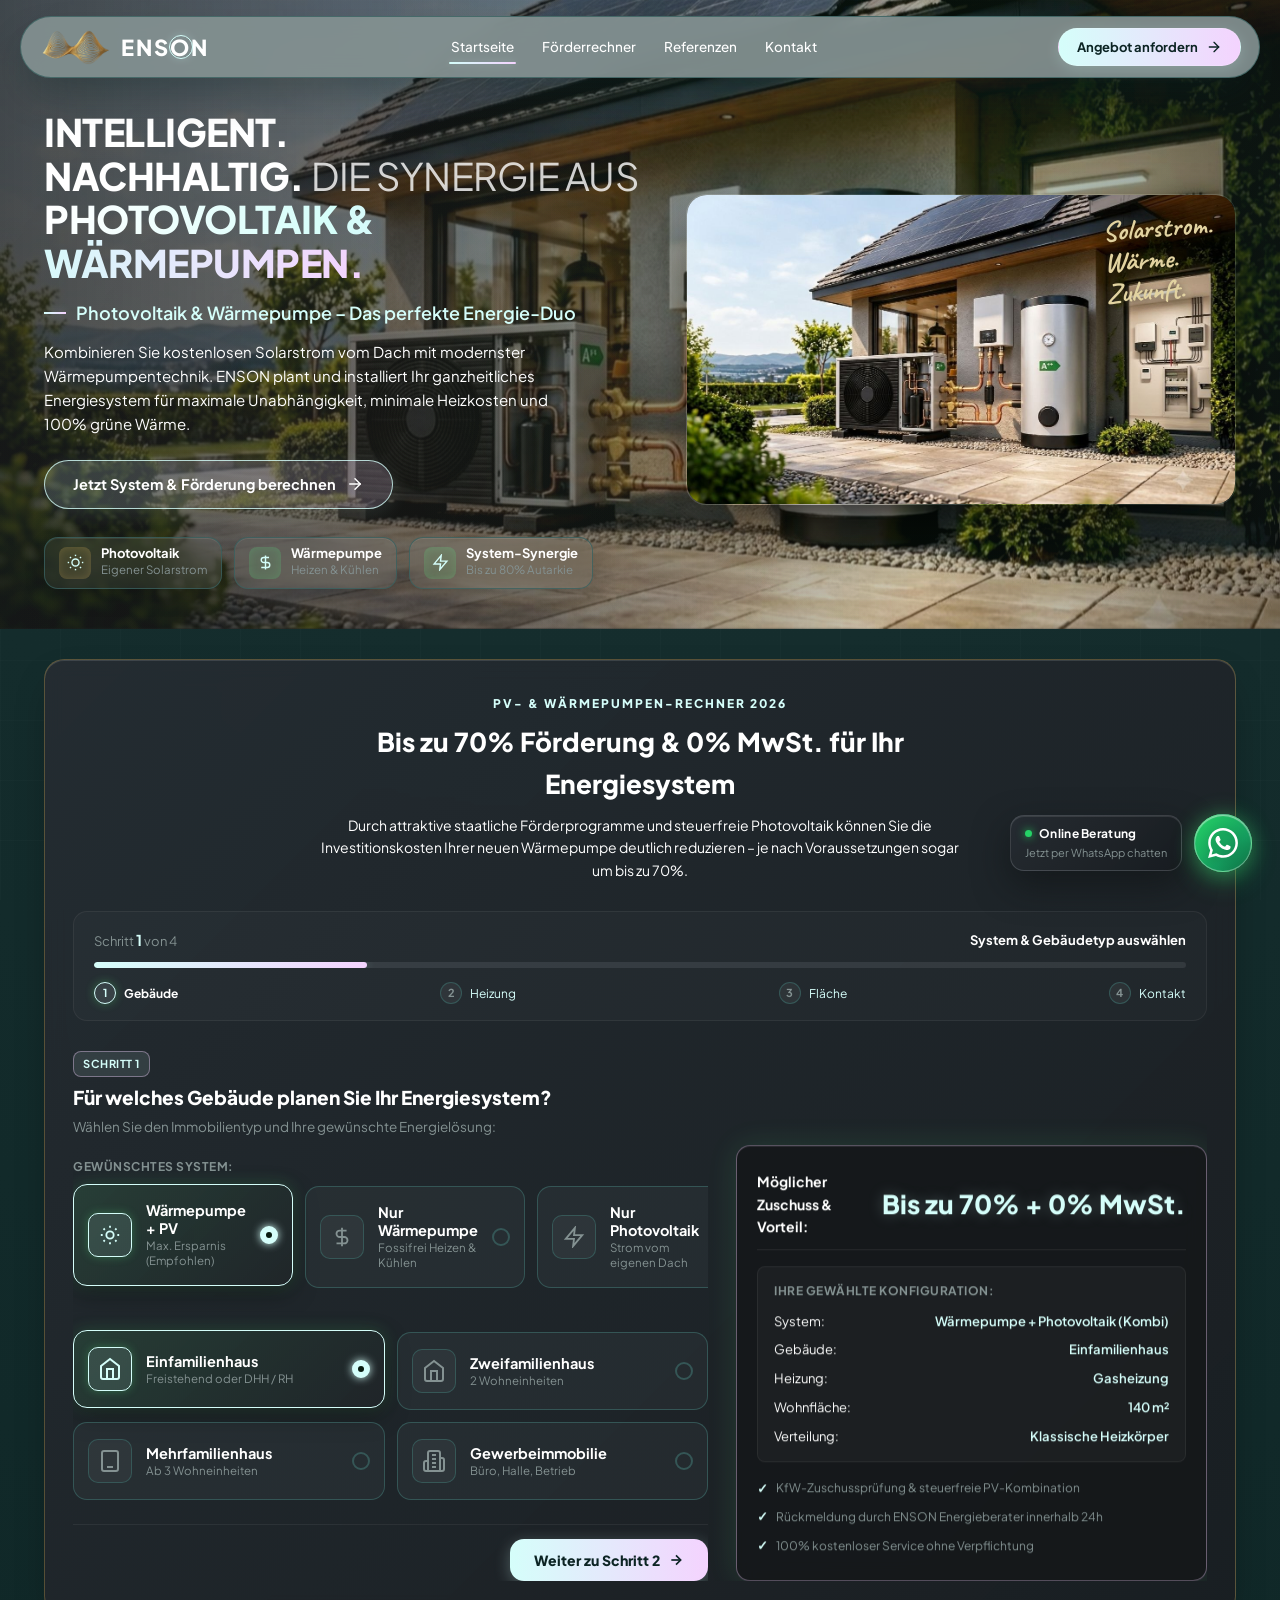
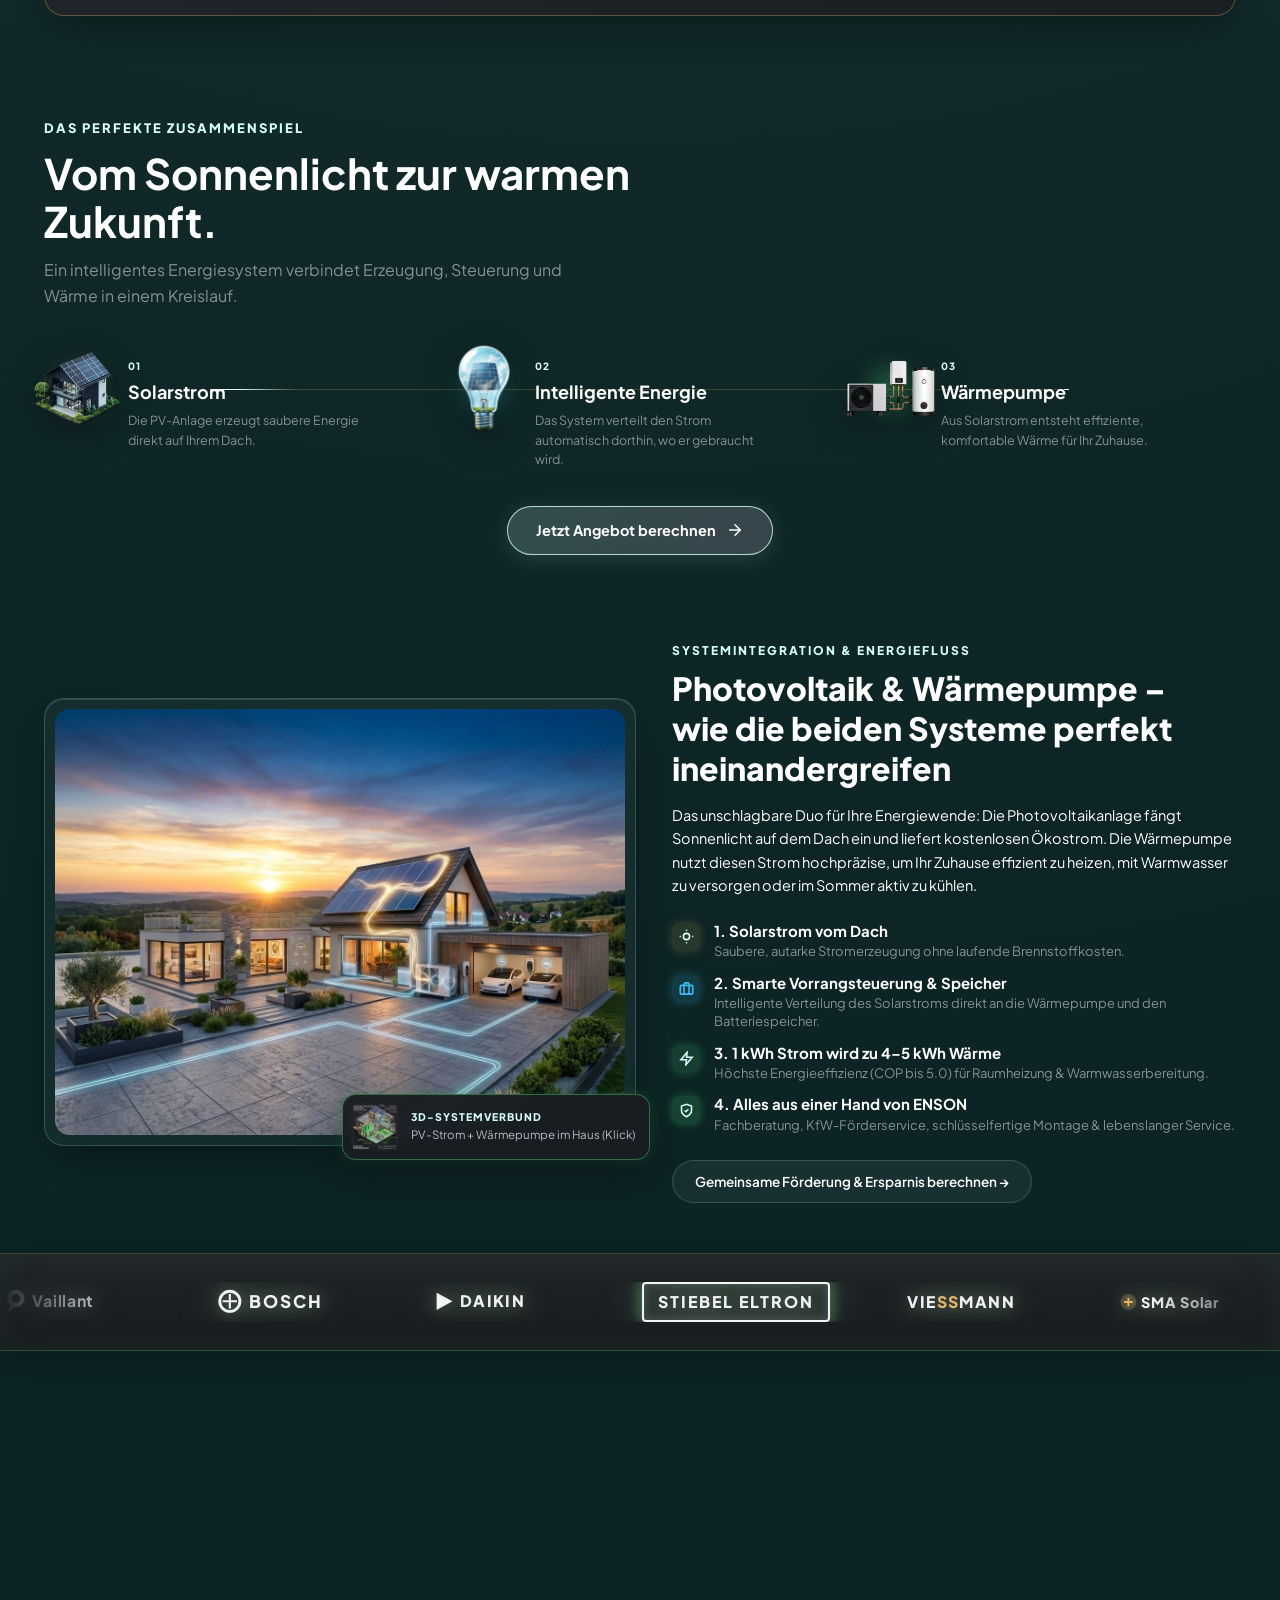
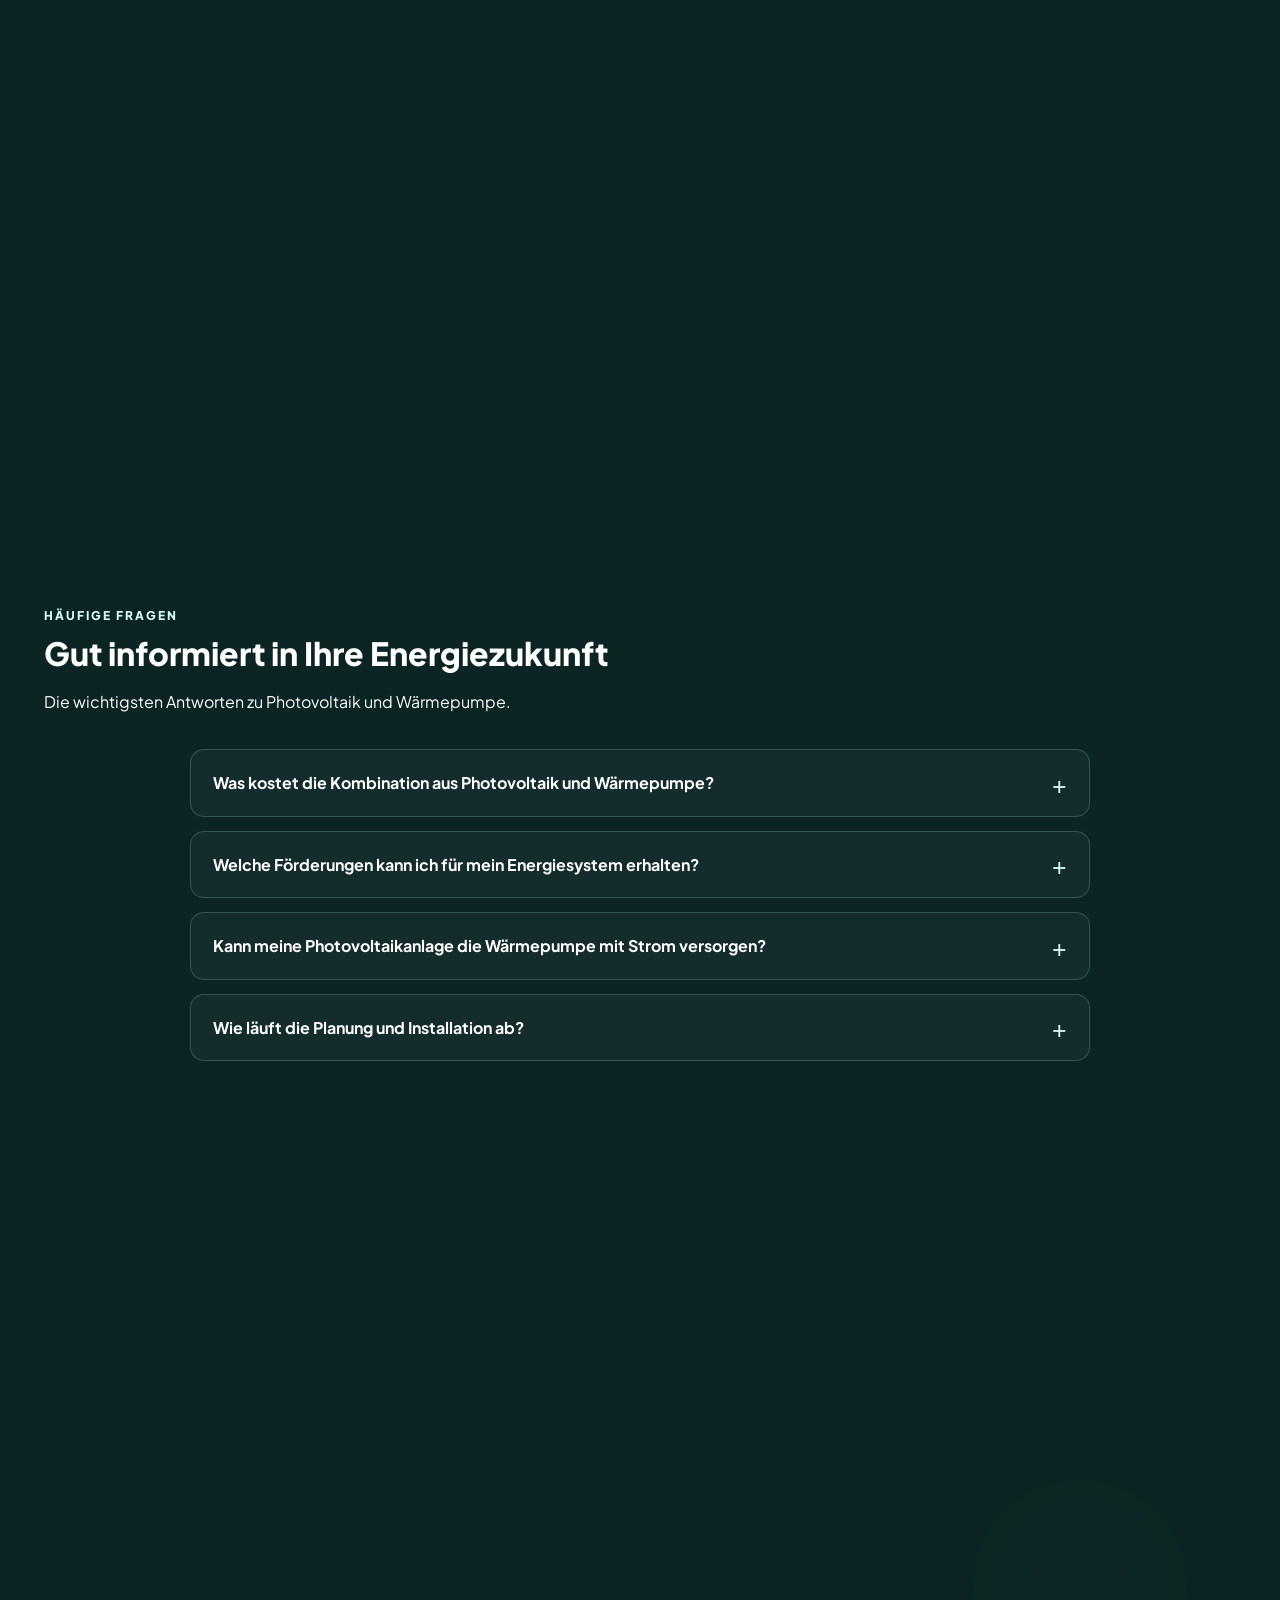
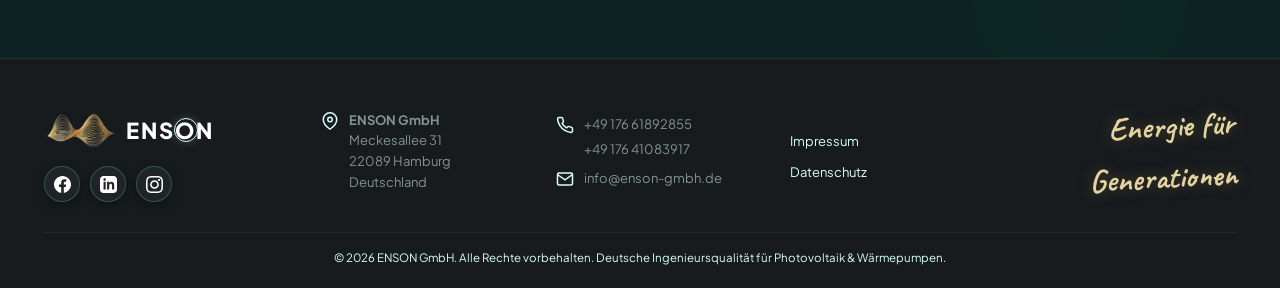
==== commit 7a2973ce: "Update project" ====
--- a/index.html
+++ b/index.html
@@ -32,16 +32,14 @@
   <header class="navbar-wrapper">
     <nav class="navbar glass-card">
       <a href="#hero" class="brand-logo" aria-label="ENSON Homepage">
+        <img class="brand-symbol" src="Logo.png" alt="">
         <div class="logo-mark">
           <span class="brand-name">ENS<span class="brand-o">O</span>N</span>
-          <span class="brand-sub">SOLAR. WÄRME. ZUKUNFT.</span>
         </div>
       </a>
 
       <div class="nav-menu" id="navMenu">
         <a href="#hero" class="nav-link active">Startseite</a>
-        <a href="#benefits" class="nav-link">Vorteile</a>
-        <a href="#solutions" class="nav-link">PV + Wärmepumpe</a>
         <a href="#calculator" class="nav-link">Förderrechner</a>
         <a href="#projects" class="nav-link">Referenzen</a>
         <a href="#contact" class="nav-link">Kontakt</a>
@@ -172,277 +170,7 @@
     </div>
   </section>
 
-  <!-- ENERGY SYNERGY FLOW -->
-  <section class="energy-synergy-section" aria-labelledby="energy-synergy-title">
-    <div class="container">
-      <div class="energy-synergy-heading">
-        <span class="section-kicker">Das perfekte Zusammenspiel</span>
-        <h2 id="energy-synergy-title">Vom Sonnenlicht zur warmen Zukunft.</h2>
-        <p>Ein intelligentes Energiesystem verbindet Erzeugung, Steuerung und Wärme in einem Kreislauf.</p>
-      </div>
-
-      <div class="energy-flow-track">
-        <div class="energy-flow-line" aria-hidden="true"><span></span></div>
-
-        <article class="energy-step energy-step-solar">
-          <div class="energy-step-icon energy-step-image-wrap">
-            <div class="energy-wave-halo" aria-hidden="true"></div>
-            <span class="energy-wave-ring ring-1" aria-hidden="true"></span>
-            <span class="energy-wave-ring ring-2" aria-hidden="true"></span>
-            <span class="energy-wave-ring ring-3" aria-hidden="true"></span>
-            <img src="IMG_2026%202.webp" alt="Solarstrom" width="628" height="537" loading="lazy" decoding="async">
-          </div>
-          <div>
-            <span class="energy-step-number">01</span>
-            <h3>Solarstrom</h3>
-            <p>Die PV-Anlage erzeugt saubere Energie direkt auf Ihrem Dach.</p>
-          </div>
-        </article>
-
-        <article class="energy-step energy-step-control">
-          <div class="energy-step-icon energy-step-image-wrap">
-            <div class="energy-wave-halo" aria-hidden="true"></div>
-            <span class="energy-wave-ring ring-1" aria-hidden="true"></span>
-            <span class="energy-wave-ring ring-2" aria-hidden="true"></span>
-            <span class="energy-wave-ring ring-3" aria-hidden="true"></span>
-            <img src="IMG_2026%203.webp" alt="Intelligente Energie" width="461" height="778" loading="lazy" decoding="async">
-          </div>
-          <div>
-            <span class="energy-step-number">02</span>
-            <h3>Intelligente Energie</h3>
-            <p>Das System verteilt den Strom automatisch dorthin, wo er gebraucht wird.</p>
-          </div>
-        </article>
-
-        <article class="energy-step energy-step-heat">
-          <div class="energy-step-icon energy-step-image-wrap">
-            <div class="energy-wave-halo" aria-hidden="true"></div>
-            <span class="energy-wave-ring ring-1" aria-hidden="true"></span>
-            <span class="energy-wave-ring ring-2" aria-hidden="true"></span>
-            <span class="energy-wave-ring ring-3" aria-hidden="true"></span>
-            <img src="file_0.webp" alt="Wärmepumpe" width="1352" height="912" loading="lazy" decoding="async">
-          </div>
-          <div>
-            <span class="energy-step-number">03</span>
-            <h3>Wärmepumpe</h3>
-            <p>Aus Solarstrom entsteht effiziente, komfortable Wärme für Ihr Zuhause.</p>
-          </div>
-        </article>
-      </div>
-
-      <div class="energy-synergy-cta">
-        <a href="#calculator" class="btn-hero-glass">
-          <span>Jetzt Angebot berechnen</span>
-          <svg width="18" height="18" viewBox="0 0 24 24" fill="none" stroke="currentColor" stroke-width="2"
-            stroke-linecap="round" stroke-linejoin="round">
-            <line x1="5" y1="12" x2="19" y2="12"></line>
-            <polyline points="12 5 19 12 12 19"></polyline>
-          </svg>
-        </a>
-      </div>
-    </div>
-  </section>
-
-  <!-- 4 FLOATING BENEFIT CARDS -->
-  <section class="benefits-section" id="benefits">
-    <div class="container">
-      <div class="benefit-cards-grid">
-
-        <!-- CARD 1: FÖRDERUNG -->
-        <div class="benefit-card glass-card">
-          <div class="card-icon-wrap">
-            <div class="neon-icon gold-glow">
-              <svg viewBox="0 0 24 24" fill="none" stroke="currentColor" stroke-width="2">
-                <line x1="12" y1="1" x2="12" y2="23"></line>
-                <path d="M17 5H9.5a3.5 3.5 0 0 0 0 7h5a3.5 3.5 0 0 1 0 7H6"></path>
-              </svg>
-            </div>
-          </div>
-          <h3 class="card-title">Bis zu 70 % Förderung & 0% MwSt.</h3>
-          <p class="card-desc">Staatliche Zuschüsse clever nutzen und maximal sparen.</p>
-
-          <div class="card-visual-element subsidy-element">
-            <div class="percent-badge-gold">%</div>
-            <div class="mini-bar-chart" title="Volle Förderstufe">
-              <span class="bar b1 active"></span>
-              <span class="bar b2 active"></span>
-              <span class="bar b3 active"></span>
-              <span class="bar b4 active"></span>
-            </div>
-          </div>
-        </div>
-
-        <!-- CARD 2: BETRIEBSKOSTEN & EIGENVERBRAUCH -->
-        <div class="benefit-card glass-card">
-          <div class="card-icon-wrap">
-            <div class="neon-icon green-glow">
-              <svg viewBox="0 0 24 24" fill="none" stroke="currentColor" stroke-width="2">
-                <circle cx="12" cy="12" r="10"></circle>
-                <path d="M16 8h-6a2 2 0 1 0 0 4h4a2 2 0 1 1 0 4H8"></path>
-                <line x1="12" y1="6" x2="12" y2="8"></line>
-                <line x1="12" y1="16" x2="12" y2="18"></line>
-              </svg>
-            </div>
-          </div>
-          <h3 class="card-title">Maximaler Eigenverbrauch</h3>
-          <p class="card-desc">Kostenloser Solarstrom treibt die Wärmepumpe an – minimalste Heiz- und Betriebskosten.</p>
-
-          <div class="card-visual-element">
-            <div class="efficiency-badge-green">
-              <span>A+++ SYNERGIE</span>
-            </div>
-          </div>
-        </div>
-
-        <!-- CARD 3: CO2 REDUKTION & AUTARKIE -->
-        <div class="benefit-card glass-card">
-          <div class="card-icon-wrap">
-            <div class="neon-icon wave-glow">
-              <svg viewBox="0 0 24 24" fill="none" stroke="currentColor" stroke-width="2">
-                <path d="M11 20A7 7 0 0 1 9.8 6.1C15.5 5 17 4.48 19 2c1 2 2 4.18 2 8 0 5.5-4.78 10-10 10Z"></path>
-              </svg>
-            </div>
-          </div>
-          <h3 class="card-title">100% Unabhängig & CO₂-neutral</h3>
-          <p class="card-desc">Keine Sorgen vor steigenden Strom- & Gaspreisen dank eigener, sauberer Energie.</p>
-
-          <div class="card-visual-element wave-container">
-            <div class="energy-glow-wave"></div>
-          </div>
-        </div>
-
-        <!-- CARD 4: KOMPLETTSERVICE -->
-        <div class="benefit-card glass-card">
-          <div class="card-icon-wrap">
-            <div class="neon-icon house-glow">
-              <svg viewBox="0 0 24 24" fill="none" stroke="currentColor" stroke-width="2">
-                <path d="m3 9 9-7 9 7v11a2 2 0 0 1-2 2H5a2 2 0 0 1-2-2z"></path>
-                <polyline points="9 22 9 12 15 12 15 22"></polyline>
-              </svg>
-            </div>
-          </div>
-          <h3 class="card-title">PV & WP Komplettservice</h3>
-          <p class="card-desc">Ganzheitliche Planung, Installation beider Systeme, Speicher & Netzanmeldung aus einer Hand.</p>
-
-          <div class="card-visual-element service-element">
-            <div class="progress-bar-slider">
-              <div class="slider-fill"></div>
-              <div class="slider-thumb-ring">
-                <span class="slider-thumb-center"></span>
-              </div>
-            </div>
-          </div>
-        </div>
-
-      </div>
-    </div>
-  </section>
-
-  <!-- PRODUCT & SOLUTIONS SECTION ("MODERNE ENERGIETECHNIK: DAS PERFEKTE DUO") -->
-  <section class="solutions-section" id="solutions">
-    <div class="container">
-      <div class="solutions-grid">
-
-        <!-- LEFT: INDOOR INSTALLATION & 3D CUTAWAY VISUAL -->
-        <div class="solutions-left">
-          <div class="indoor-visual-card glass-card">
-            <div class="image-frame-indoor">
-              <img src="assets/images/indoor-room.webp" alt="Fachgerechte PV & Wärmepumpen Inneninstallation"
-                class="indoor-main-img" loading="lazy" decoding="async">
-            </div>
-
-            <!-- Floating 3D House Cutaway Badge -->
-            <div class="cutaway-floating-badge glass-card" id="cutawayTrigger">
-              <img src="assets/images/house-3d-model.webp" alt="3D-Visualisierung von Heizung und Solarenergie" class="cutaway-thumb" width="1024" height="1024" loading="lazy" decoding="async">
-              <div class="cutaway-info">
-                <span class="badge-tag">3D-SYSTEMVERBUND</span>
-                <span class="badge-sub">PV-Strom + Wärmepumpe im Haus (Klick)</span>
-              </div>
-            </div>
-          </div>
-        </div>
-
-        <!-- RIGHT: HEADING & BULLET FEATURES -->
-        <div class="solutions-right">
-          <span class="section-eyebrow-gold">SYSTEMINTEGRATION & ENERGIEFLUSS</span>
-          <h2 class="section-heading">
-            Photovoltaik & Wärmepumpe –<br>
-            wie die beiden Systeme perfekt ineinandergreifen
-          </h2>
-
-          <p class="solutions-lead-text">
-            Das unschlagbare Duo für Ihre Energiewende: Die Photovoltaikanlage fängt Sonnenlicht auf dem Dach ein und liefert kostenlosen Ökostrom. Die Wärmepumpe nutzt diesen Strom hochpräzise, um Ihr Zuhause effizient zu heizen, mit Warmwasser zu versorgen oder im Sommer aktiv zu kühlen.
-          </p>
-
-          <div class="service-features-list">
-            <div class="feature-item">
-              <div class="feature-icon-bolt gold-glow-icon">
-                <svg viewBox="0 0 24 24" fill="none" stroke="currentColor" stroke-width="2.5">
-                  <circle cx="12" cy="12" r="5"></circle>
-                  <line x1="12" y1="1" x2="12" y2="3"></line>
-                  <line x1="12" y1="21" x2="12" y2="23"></line>
-                  <line x1="1" y1="12" x2="3" y2="12"></line>
-                  <line x1="21" y1="12" x2="23" y2="12"></line>
-                </svg>
-              </div>
-              <div class="feature-text-block">
-                <span class="feature-label">1. Solarstrom vom Dach</span>
-                <span class="feature-desc">Saubere, autarke Stromerzeugung ohne laufende Brennstoffkosten.</span>
-              </div>
-            </div>
-
-            <div class="feature-item">
-              <div class="feature-icon-bolt blue-glow-icon">
-                <svg viewBox="0 0 24 24" fill="none" stroke="currentColor" stroke-width="2.5">
-                  <rect x="2" y="7" width="20" height="14" rx="2" ry="2"></rect>
-                  <path d="M16 21V5a2 2 0 0 0-2-2h-4a2 2 0 0 0-2 2v16"></path>
-                </svg>
-              </div>
-              <div class="feature-text-block">
-                <span class="feature-label">2. Smarte Vorrangsteuerung & Speicher</span>
-                <span class="feature-desc">Intelligente Verteilung des Solarstroms direkt an die Wärmepumpe und den Batteriespeicher.</span>
-              </div>
-            </div>
-
-            <div class="feature-item">
-              <div class="feature-icon-bolt">
-                <svg viewBox="0 0 24 24" fill="none" stroke="currentColor" stroke-width="2.5">
-                  <polygon points="13 2 3 14 12 14 11 22 21 10 12 10 13 2"></polygon>
-                </svg>
-              </div>
-              <div class="feature-text-block">
-                <span class="feature-label">3. 1 kWh Strom wird zu 4–5 kWh Wärme</span>
-                <span class="feature-desc">Höchste Energieeffizienz (COP bis 5.0) für Raumheizung & Warmwasserbereitung.</span>
-              </div>
-            </div>
-
-            <div class="feature-item">
-              <div class="feature-icon-bolt green-glow-icon">
-                <svg viewBox="0 0 24 24" fill="none" stroke="currentColor" stroke-width="2.5">
-                  <path d="M12 22s8-4 8-10V5l-8-3-8 3v7c0 6 8 10 8 10z"></path>
-                  <polyline points="9 12 11 14 15 10"></polyline>
-                </svg>
-              </div>
-              <div class="feature-text-block">
-                <span class="feature-label">4. Alles aus einer Hand von ENSON</span>
-                <span class="feature-desc">Fachberatung, KfW-Förderservice, schlüsselfertige Montage & lebenslanger Service.</span>
-              </div>
-            </div>
-          </div>
-
-          <div class="solutions-cta-box">
-            <a href="#calculator" class="btn-secondary-glass">
-              <span>Gemeinsame Förderung & Ersparnis berechnen →</span>
-            </a>
-          </div>
-
-        </div>
-
-      </div>
-    </div>
-  </section>
-
-  <!-- INTERACTIVE SUBSIDY CALCULATOR & MULTI-STEP INQUIRY (FÖRDERUNGSRECHNER 2026) -->
+  <!-- PV & HEAT PUMP CALCULATOR -->
   <section class="calculator-section" id="calculator">
     <div class="container">
       <div class="calc-card glass-card">
@@ -890,7 +618,182 @@
     </div>
   </section>
 
-  <!-- BRAND TRUST STRIP (CONTINUOUS GLOWING PARTNER MARQUEE) -->
+  <!-- ENERGY SYNERGY FLOW -->
+  <section class="energy-synergy-section" aria-labelledby="energy-synergy-title">
+    <div class="container">
+      <div class="energy-synergy-heading">
+        <span class="section-kicker">Das perfekte Zusammenspiel</span>
+        <h2 id="energy-synergy-title">Vom Sonnenlicht zur warmen Zukunft.</h2>
+        <p>Ein intelligentes Energiesystem verbindet Erzeugung, Steuerung und Wärme in einem Kreislauf.</p>
+      </div>
+
+      <div class="energy-flow-track">
+        <div class="energy-flow-line" aria-hidden="true"><span></span></div>
+
+        <article class="energy-step energy-step-solar">
+          <div class="energy-step-icon energy-step-image-wrap">
+            <div class="energy-wave-halo" aria-hidden="true"></div>
+            <span class="energy-wave-ring ring-1" aria-hidden="true"></span>
+            <span class="energy-wave-ring ring-2" aria-hidden="true"></span>
+            <span class="energy-wave-ring ring-3" aria-hidden="true"></span>
+            <img src="IMG_2026%202.webp" alt="Solarstrom" width="628" height="537" loading="lazy" decoding="async">
+          </div>
+          <div>
+            <span class="energy-step-number">01</span>
+            <h3>Solarstrom</h3>
+            <p>Die PV-Anlage erzeugt saubere Energie direkt auf Ihrem Dach.</p>
+          </div>
+        </article>
+
+        <article class="energy-step energy-step-control">
+          <div class="energy-step-icon energy-step-image-wrap">
+            <div class="energy-wave-halo" aria-hidden="true"></div>
+            <span class="energy-wave-ring ring-1" aria-hidden="true"></span>
+            <span class="energy-wave-ring ring-2" aria-hidden="true"></span>
+            <span class="energy-wave-ring ring-3" aria-hidden="true"></span>
+            <img src="IMG_2026%203.webp" alt="Intelligente Energie" width="461" height="778" loading="lazy" decoding="async">
+          </div>
+          <div>
+            <span class="energy-step-number">02</span>
+            <h3>Intelligente Energie</h3>
+            <p>Das System verteilt den Strom automatisch dorthin, wo er gebraucht wird.</p>
+          </div>
+        </article>
+
+        <article class="energy-step energy-step-heat">
+          <div class="energy-step-icon energy-step-image-wrap">
+            <div class="energy-wave-halo" aria-hidden="true"></div>
+            <span class="energy-wave-ring ring-1" aria-hidden="true"></span>
+            <span class="energy-wave-ring ring-2" aria-hidden="true"></span>
+            <span class="energy-wave-ring ring-3" aria-hidden="true"></span>
+            <img src="file_0.webp" alt="Wärmepumpe" width="1352" height="912" loading="lazy" decoding="async">
+          </div>
+          <div>
+            <span class="energy-step-number">03</span>
+            <h3>Wärmepumpe</h3>
+            <p>Aus Solarstrom entsteht effiziente, komfortable Wärme für Ihr Zuhause.</p>
+          </div>
+        </article>
+      </div>
+
+      <div class="energy-synergy-cta">
+        <a href="#calculator" class="btn-hero-glass">
+          <span>Jetzt Angebot berechnen</span>
+          <svg width="18" height="18" viewBox="0 0 24 24" fill="none" stroke="currentColor" stroke-width="2"
+            stroke-linecap="round" stroke-linejoin="round">
+            <line x1="5" y1="12" x2="19" y2="12"></line>
+            <polyline points="12 5 19 12 12 19"></polyline>
+          </svg>
+        </a>
+      </div>
+    </div>
+  </section>
+
+  <!-- PRODUCT & SOLUTIONS SECTION ("MODERNE ENERGIETECHNIK: DAS PERFEKTE DUO") -->
+  <section class="solutions-section" id="solutions">
+    <div class="container">
+      <div class="solutions-grid">
+
+        <!-- LEFT: INDOOR INSTALLATION & 3D CUTAWAY VISUAL -->
+        <div class="solutions-left">
+          <div class="indoor-visual-card glass-card">
+            <div class="image-frame-indoor">
+              <img src="assets/images/indoor-room.webp" alt="Fachgerechte PV & Wärmepumpen Inneninstallation"
+                class="indoor-main-img" loading="lazy" decoding="async">
+            </div>
+
+            <!-- Floating 3D House Cutaway Badge -->
+            <div class="cutaway-floating-badge glass-card" id="cutawayTrigger">
+              <img src="assets/images/house-3d-model.webp" alt="3D-Visualisierung von Heizung und Solarenergie" class="cutaway-thumb" width="1024" height="1024" loading="lazy" decoding="async">
+              <div class="cutaway-info">
+                <span class="badge-tag">3D-SYSTEMVERBUND</span>
+                <span class="badge-sub">PV-Strom + Wärmepumpe im Haus (Klick)</span>
+              </div>
+            </div>
+          </div>
+        </div>
+
+        <!-- RIGHT: HEADING & BULLET FEATURES -->
+        <div class="solutions-right">
+          <span class="section-eyebrow-gold">SYSTEMINTEGRATION & ENERGIEFLUSS</span>
+          <h2 class="section-heading">
+            Photovoltaik & Wärmepumpe –<br>
+            wie die beiden Systeme perfekt ineinandergreifen
+          </h2>
+
+          <p class="solutions-lead-text">
+            Das unschlagbare Duo für Ihre Energiewende: Die Photovoltaikanlage fängt Sonnenlicht auf dem Dach ein und liefert kostenlosen Ökostrom. Die Wärmepumpe nutzt diesen Strom hochpräzise, um Ihr Zuhause effizient zu heizen, mit Warmwasser zu versorgen oder im Sommer aktiv zu kühlen.
+          </p>
+
+          <div class="service-features-list">
+            <div class="feature-item">
+              <div class="feature-icon-bolt gold-glow-icon">
+                <svg viewBox="0 0 24 24" fill="none" stroke="currentColor" stroke-width="2.5">
+                  <circle cx="12" cy="12" r="5"></circle>
+                  <line x1="12" y1="1" x2="12" y2="3"></line>
+                  <line x1="12" y1="21" x2="12" y2="23"></line>
+                  <line x1="1" y1="12" x2="3" y2="12"></line>
+                  <line x1="21" y1="12" x2="23" y2="12"></line>
+                </svg>
+              </div>
+              <div class="feature-text-block">
+                <span class="feature-label">1. Solarstrom vom Dach</span>
+                <span class="feature-desc">Saubere, autarke Stromerzeugung ohne laufende Brennstoffkosten.</span>
+              </div>
+            </div>
+
+            <div class="feature-item">
+              <div class="feature-icon-bolt blue-glow-icon">
+                <svg viewBox="0 0 24 24" fill="none" stroke="currentColor" stroke-width="2.5">
+                  <rect x="2" y="7" width="20" height="14" rx="2" ry="2"></rect>
+                  <path d="M16 21V5a2 2 0 0 0-2-2h-4a2 2 0 0 0-2 2v16"></path>
+                </svg>
+              </div>
+              <div class="feature-text-block">
+                <span class="feature-label">2. Smarte Vorrangsteuerung & Speicher</span>
+                <span class="feature-desc">Intelligente Verteilung des Solarstroms direkt an die Wärmepumpe und den Batteriespeicher.</span>
+              </div>
+            </div>
+
+            <div class="feature-item">
+              <div class="feature-icon-bolt">
+                <svg viewBox="0 0 24 24" fill="none" stroke="currentColor" stroke-width="2.5">
+                  <polygon points="13 2 3 14 12 14 11 22 21 10 12 10 13 2"></polygon>
+                </svg>
+              </div>
+              <div class="feature-text-block">
+                <span class="feature-label">3. 1 kWh Strom wird zu 4–5 kWh Wärme</span>
+                <span class="feature-desc">Höchste Energieeffizienz (COP bis 5.0) für Raumheizung & Warmwasserbereitung.</span>
+              </div>
+            </div>
+
+            <div class="feature-item">
+              <div class="feature-icon-bolt green-glow-icon">
+                <svg viewBox="0 0 24 24" fill="none" stroke="currentColor" stroke-width="2.5">
+                  <path d="M12 22s8-4 8-10V5l-8-3-8 3v7c0 6 8 10 8 10z"></path>
+                  <polyline points="9 12 11 14 15 10"></polyline>
+                </svg>
+              </div>
+              <div class="feature-text-block">
+                <span class="feature-label">4. Alles aus einer Hand von ENSON</span>
+                <span class="feature-desc">Fachberatung, KfW-Förderservice, schlüsselfertige Montage & lebenslanger Service.</span>
+              </div>
+            </div>
+          </div>
+
+          <div class="solutions-cta-box">
+            <a href="#calculator" class="btn-secondary-glass">
+              <span>Gemeinsame Förderung & Ersparnis berechnen →</span>
+            </a>
+          </div>
+
+        </div>
+
+      </div>
+    </div>
+  </section>
+
+  <!-- INTERACTIVE SUBSIDY CALCULATOR & MULTI-STEP INQUIRY (FÖRDERUNGSRECHNER 2026) -->
   <section class="trust-strip" id="trust">
     <div class="trust-marquee-wrapper">
       <div class="trust-marquee-track">
@@ -1074,6 +977,36 @@
 
     </div>
   </section>
+  <!-- FAQ SECTION -->
+  <section class="faq-section" id="faq">
+    <div class="container">
+      <div class="section-header text-center">
+        <span class="section-eyebrow-gold">HÄUFIGE FRAGEN</span>
+        <h2 class="section-heading">Gut informiert in Ihre <span class="text-gradient">Energiezukunft</span></h2>
+        <p class="section-lead">Die wichtigsten Antworten zu Photovoltaik und Wärmepumpe.</p>
+      </div>
+
+      <div class="faq-list">
+        <details class="faq-item">
+          <summary>Was kostet die Kombination aus Photovoltaik und Wärmepumpe?</summary>
+          <p>Die Kosten hängen von Gebäude, Dach, gewünschter Anlagenleistung und Speicher ab. Nach einer persönlichen Analyse erstellen wir ein transparentes, maßgeschneidertes Angebot.</p>
+        </details>
+        <details class="faq-item">
+          <summary>Welche Förderungen kann ich für mein Energiesystem erhalten?</summary>
+          <p>Für Wärmepumpen können je nach Situation staatliche Förderungen verfügbar sein. Die Förderbedingungen ändern sich; wir prüfen die passende Förderung für Ihr Vorhaben vor der Antragstellung.</p>
+        </details>
+        <details class="faq-item">
+          <summary>Kann meine Photovoltaikanlage die Wärmepumpe mit Strom versorgen?</summary>
+          <p>Ja. Die Wärmepumpe kann den selbst erzeugten Solarstrom nutzen. Ein Energiemanagementsystem und optional ein Batteriespeicher helfen, den Eigenverbrauch zu erhöhen.</p>
+        </details>
+        <details class="faq-item">
+          <summary>Wie läuft die Planung und Installation ab?</summary>
+          <p>Wir prüfen zunächst Gebäude und Bedarf, planen die passenden Komponenten und koordinieren anschließend die Installation sowie die Anmeldung der Anlage.</p>
+        </details>
+      </div>
+    </div>
+  </section>
+
     <!-- CONTACT SECTION -->
     <section class="contact-section" id="contact">
       <div class="container">
@@ -1242,9 +1175,9 @@
           <!-- Col 1: Logo & Socials -->
           <div class="footer-col brand-col">
             <a href="#hero" class="brand-logo footer-logo">
+              <img class="brand-symbol" src="Logo.png" alt="">
               <div class="logo-mark">
                 <span class="brand-name">ENS<span class="brand-o">O</span>N</span>
-                <span class="brand-sub">SOLAR. WÄRME. ZUKUNFT.</span>
               </div>
             </a>
 
@@ -1383,4 +1316,4 @@
     <script src="app.js"></script>
 </body>
 
-</html>+</html>
--- a/style.css
+++ b/style.css
@@ -216,11 +216,20 @@
   text-decoration: none;
   display: flex;
   align-items: center;
+  gap: 10px;
+}
+
+.brand-symbol {
+  display: block;
+  width: 72px;
+  height: 44px;
+  object-fit: contain;
+  flex: 0 0 auto;
 }
 
 .logo-mark {
   display: flex;
-  flex-direction: column;
+  align-items: center;
 }
 
 .brand-name {
@@ -2438,6 +2447,64 @@
   width: 100%;
 }
 
+.faq-section {
+  position: relative;
+  padding: 60px 0;
+  z-index: 10;
+  width: 100%;
+}
+
+.faq-list {
+  display: grid;
+  gap: 14px;
+  max-width: 900px;
+  margin: 34px auto 0;
+}
+
+.faq-item {
+  background: var(--bg-card);
+  border: 1px solid var(--border-glass);
+  border-radius: var(--radius-md);
+  overflow: hidden;
+}
+
+.faq-item summary {
+  position: relative;
+  padding: 20px 56px 20px 22px;
+  color: var(--text-heading);
+  font-size: 16px;
+  font-weight: 700;
+  cursor: pointer;
+  list-style: none;
+}
+
+.faq-item summary::-webkit-details-marker {
+  display: none;
+}
+
+.faq-item summary::after {
+  content: '+';
+  position: absolute;
+  right: 22px;
+  top: 50%;
+  transform: translateY(-50%);
+  color: var(--gold-primary);
+  font-size: 24px;
+  font-weight: 400;
+}
+
+.faq-item[open] summary::after {
+  content: '−';
+}
+
+.faq-item p {
+  margin: 0;
+  padding: 0 22px 20px;
+  color: var(--text-body);
+  font-size: 14.5px;
+  line-height: 1.7;
+}
+
 .projects-grid {
   display: grid;
   grid-template-columns: repeat(3, 1fr);
@@ -3224,16 +3291,17 @@
   }
 
   .navbar .brand-name {
-    font-size: 23px;
-    letter-spacing: 1.8px;
+    font-size: 18px;
+    letter-spacing: 1.2px;
+  }
+
+  .navbar .brand-symbol {
+    width: 54px;
+    height: 34px;
   }
 
   .navbar .brand-o::after {
     display: none;
-  }
-
-  .brand-sub {
-    font-size: 7px;
   }
 
   .btn-quote {
@@ -3306,19 +3374,19 @@
   }
 
   .hero-bg-image {
-    object-position: 50% 28%;
-    opacity: 0.92;
-    filter: brightness(0.98) contrast(1.06) saturate(1.15);
-    transform: translate(-50%, -50%) scale(1.04);
+    object-position: 50% 35%;
+    opacity: 1;
+    filter: brightness(1.16) contrast(1.08) saturate(1.2);
+    transform: translate(-50%, -50%) scale(1.02);
   }
 
   .hero-video-overlay {
     background: linear-gradient(
       180deg,
-      rgba(20, 24, 27, 0.72) 0%,
-      rgba(20, 24, 27, 0.48) 32%,
-      rgba(20, 24, 27, 0.22) 65%,
-      rgba(20, 24, 27, 0.82) 100%
+      rgba(20, 24, 27, 0.58) 0%,
+      rgba(20, 24, 27, 0.34) 32%,
+      rgba(20, 24, 27, 0.12) 65%,
+      rgba(20, 24, 27, 0.68) 100%
     );
   }
 
@@ -3998,7 +4066,12 @@
 /* Very Small Screen Phones (max-width: 380px) */
 @media (max-width: 380px) {
   .navbar .brand-name {
-    font-size: 20px;
+    font-size: 16px;
+  }
+
+  .navbar .brand-symbol {
+    width: 46px;
+    height: 30px;
   }
 
   .hero-headline {
@@ -4835,4 +4908,4 @@
   .legal-section-title {
     font-size: 16px;
   }
-}+}
